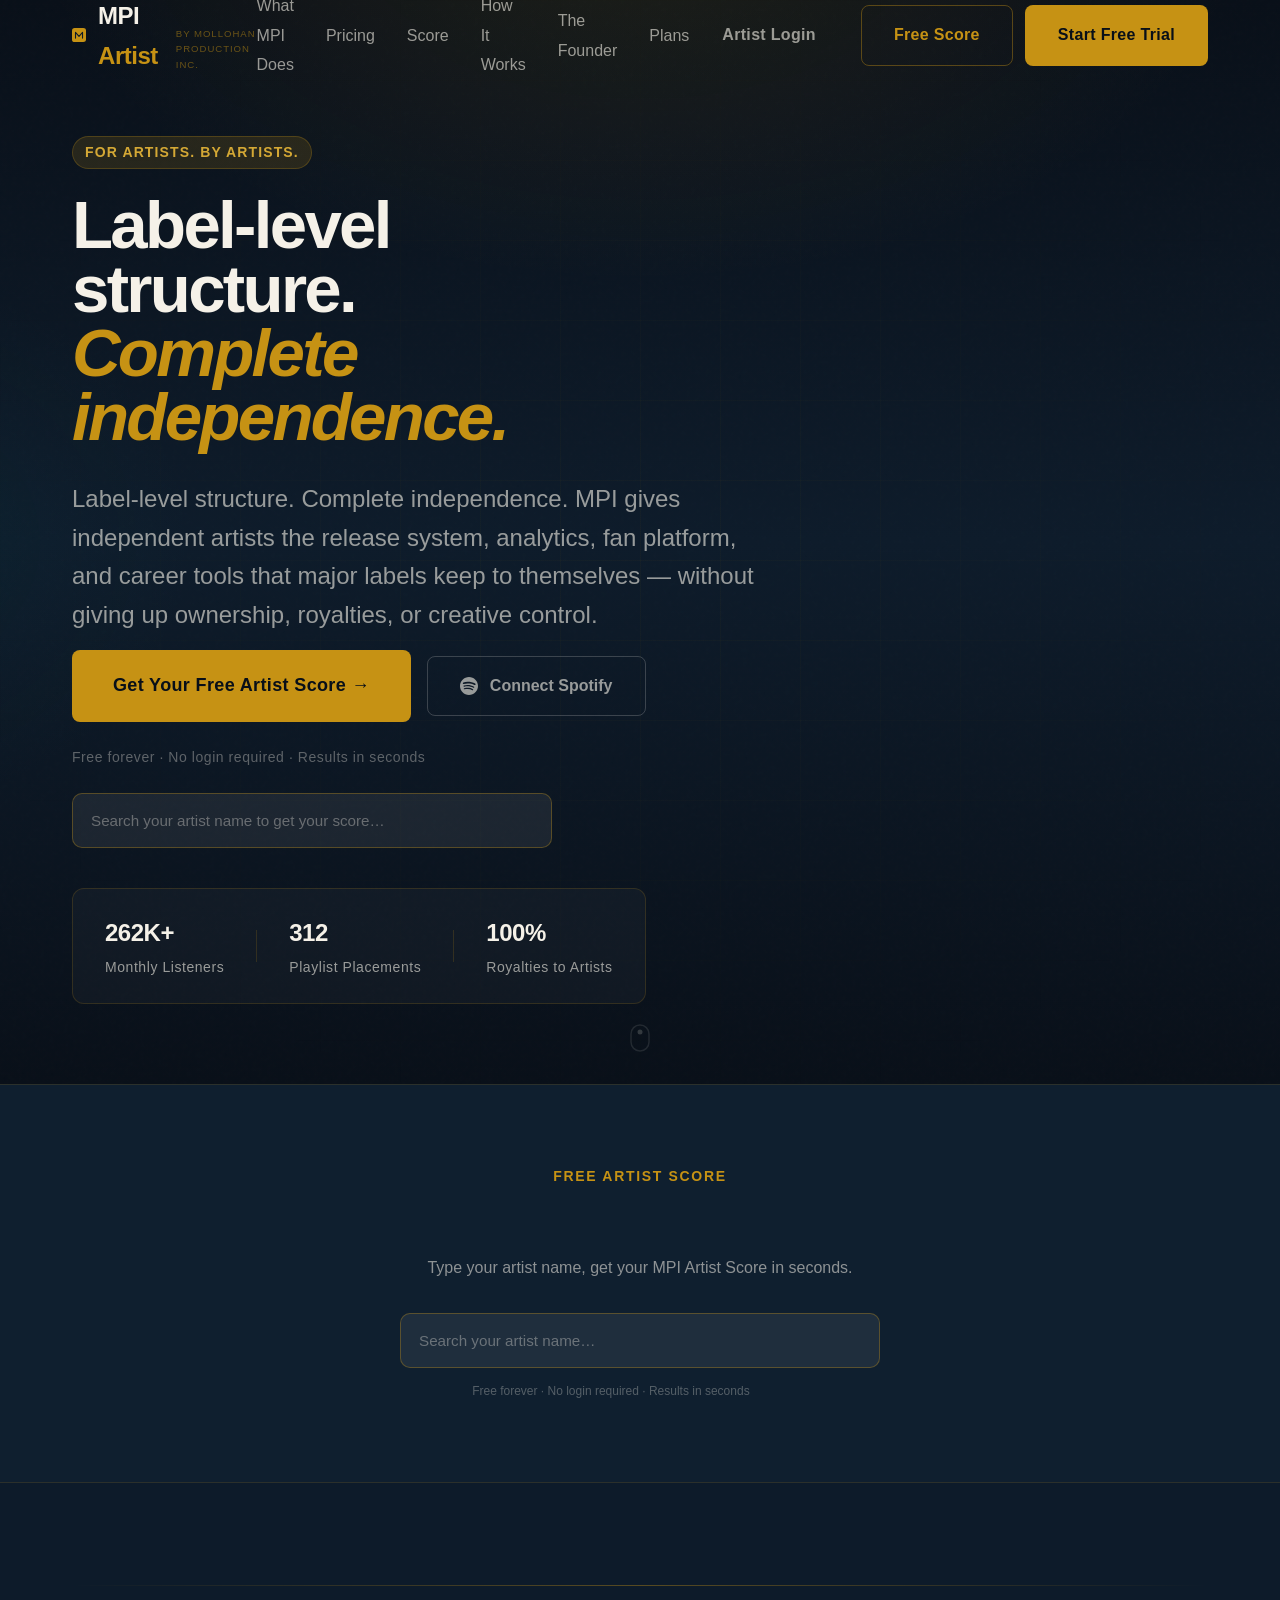
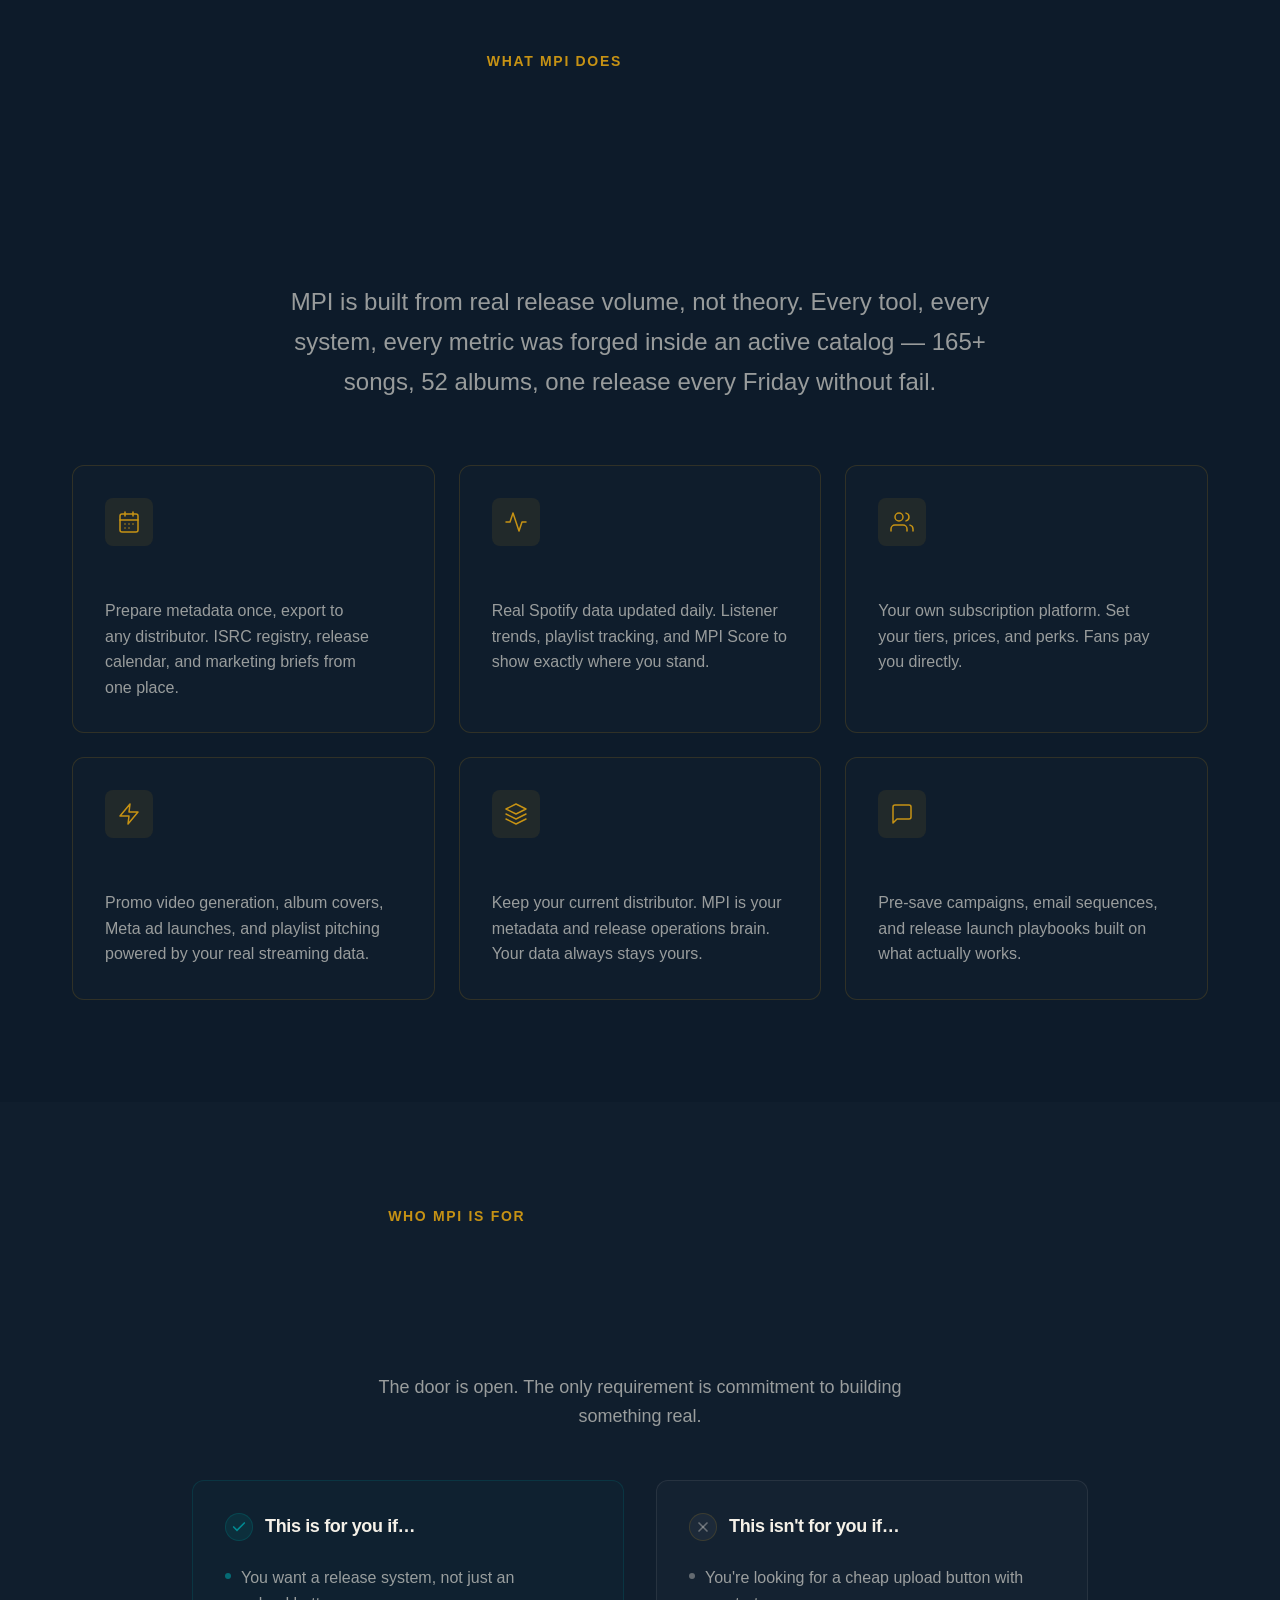
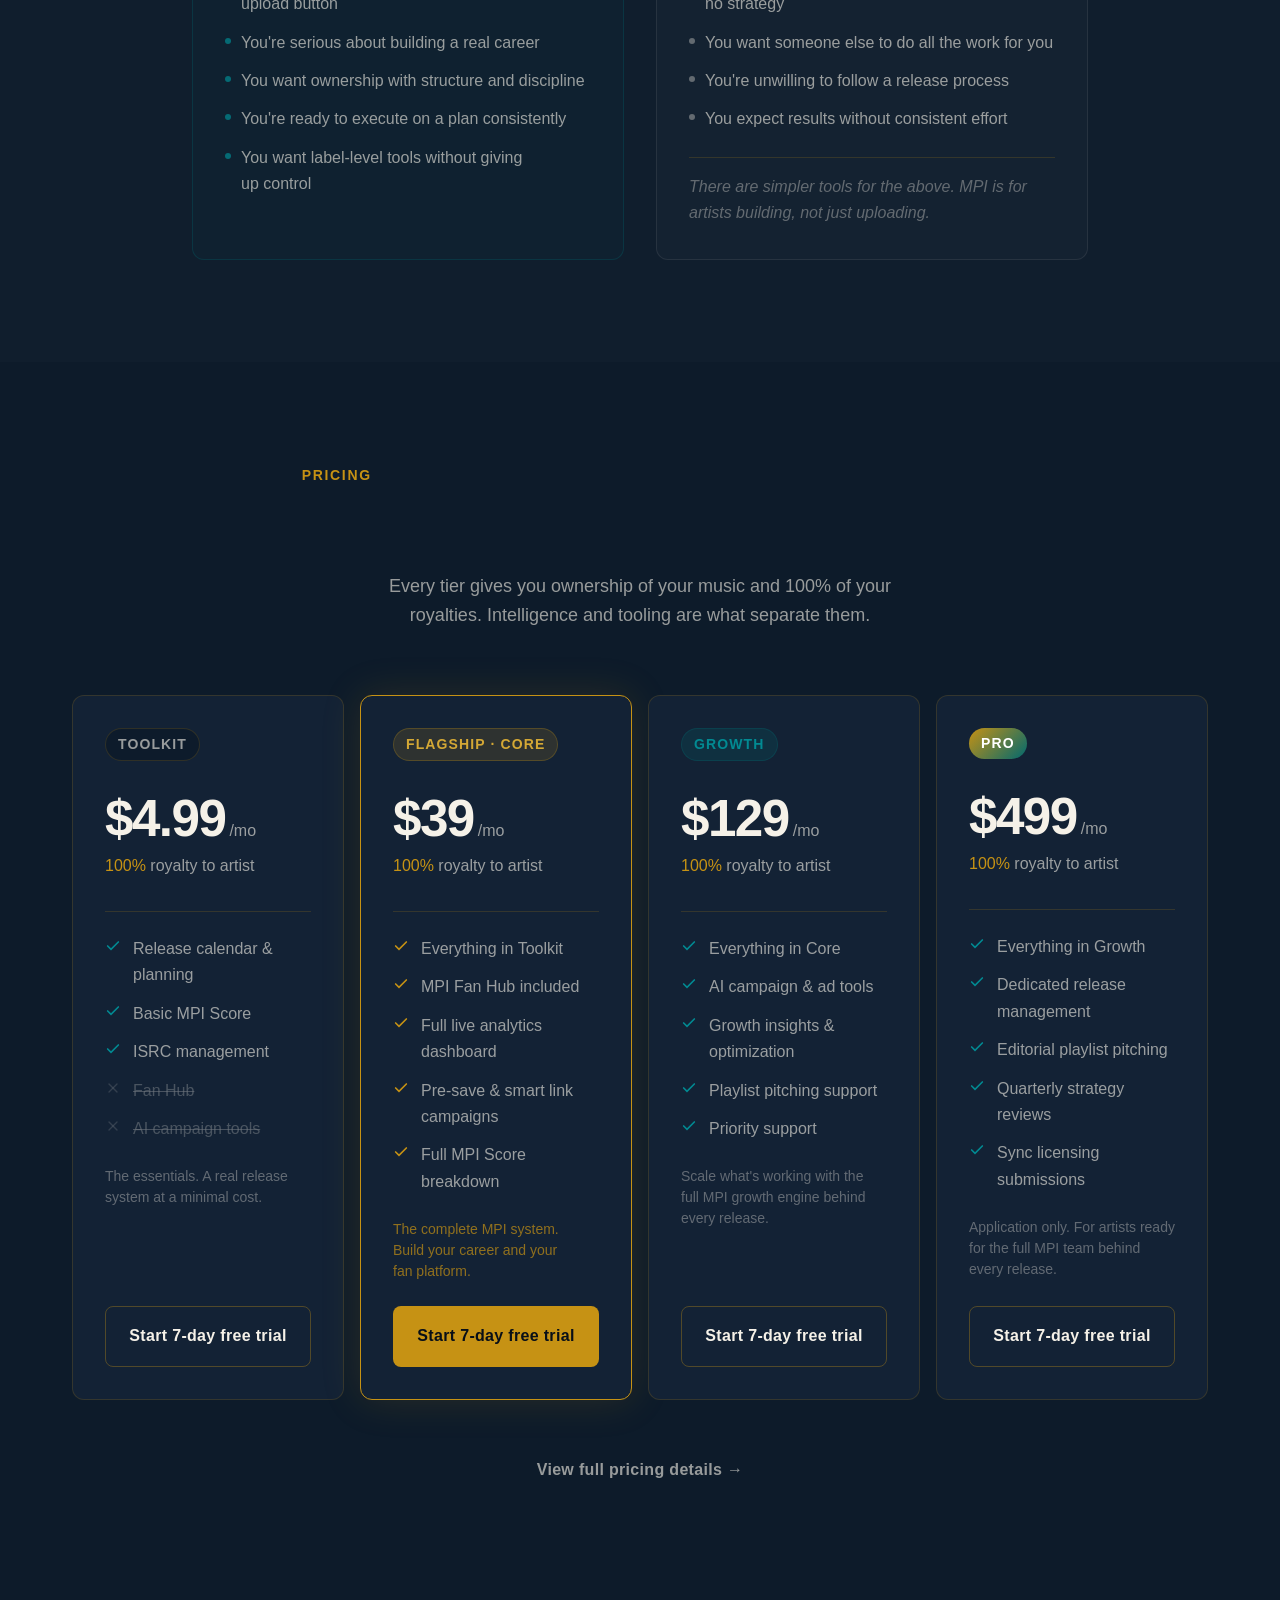
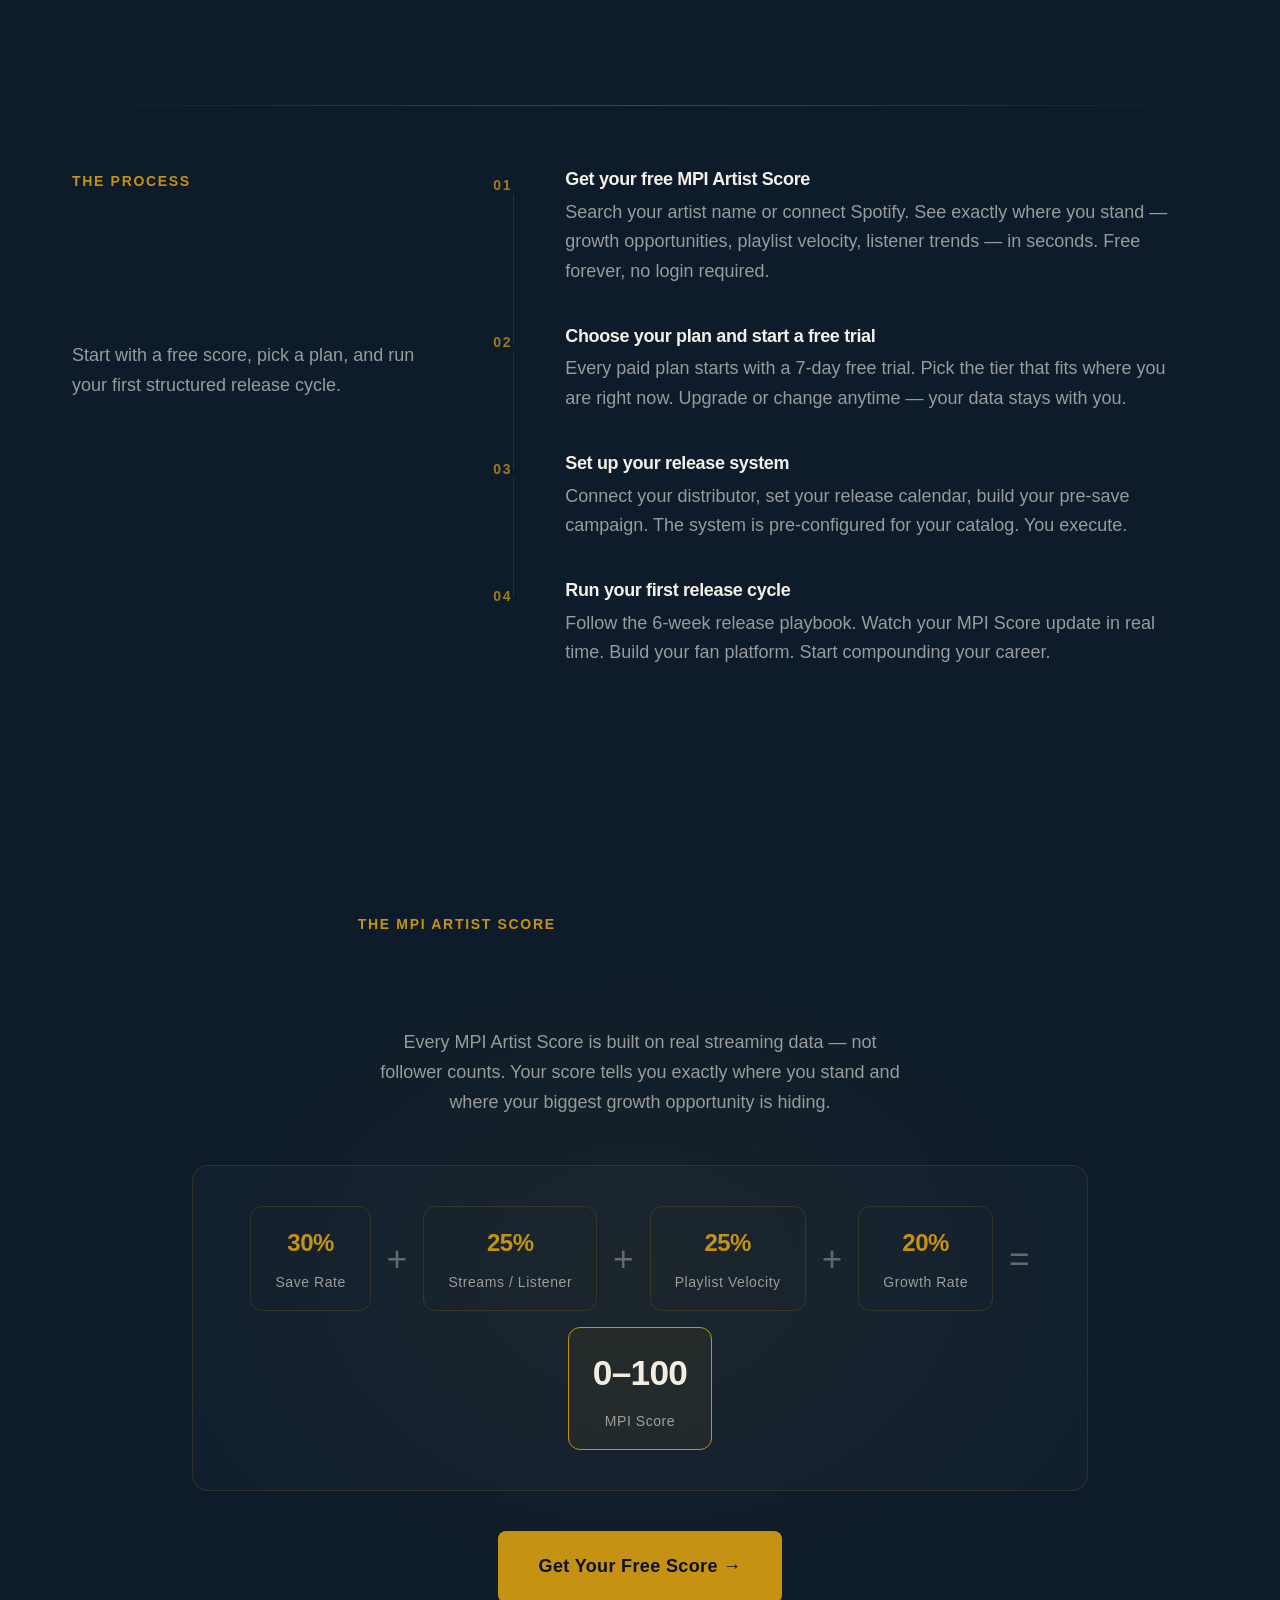
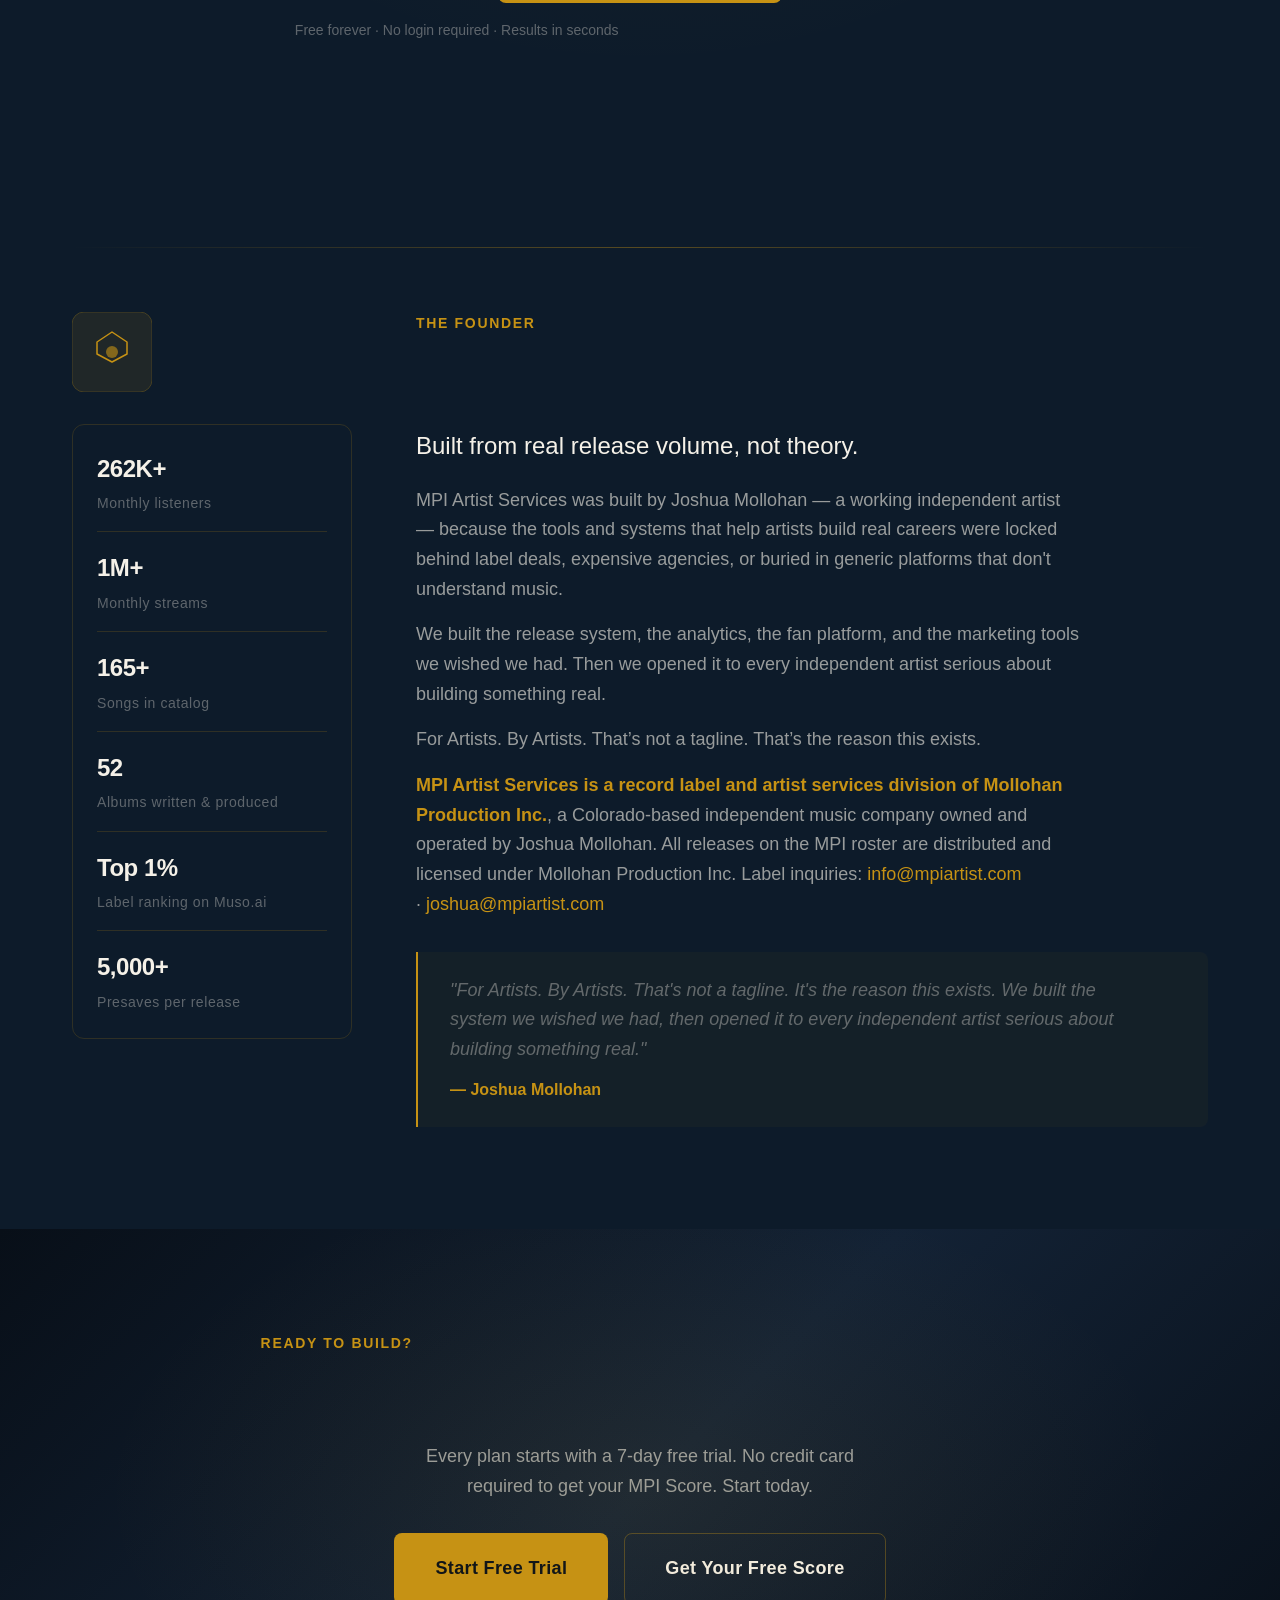
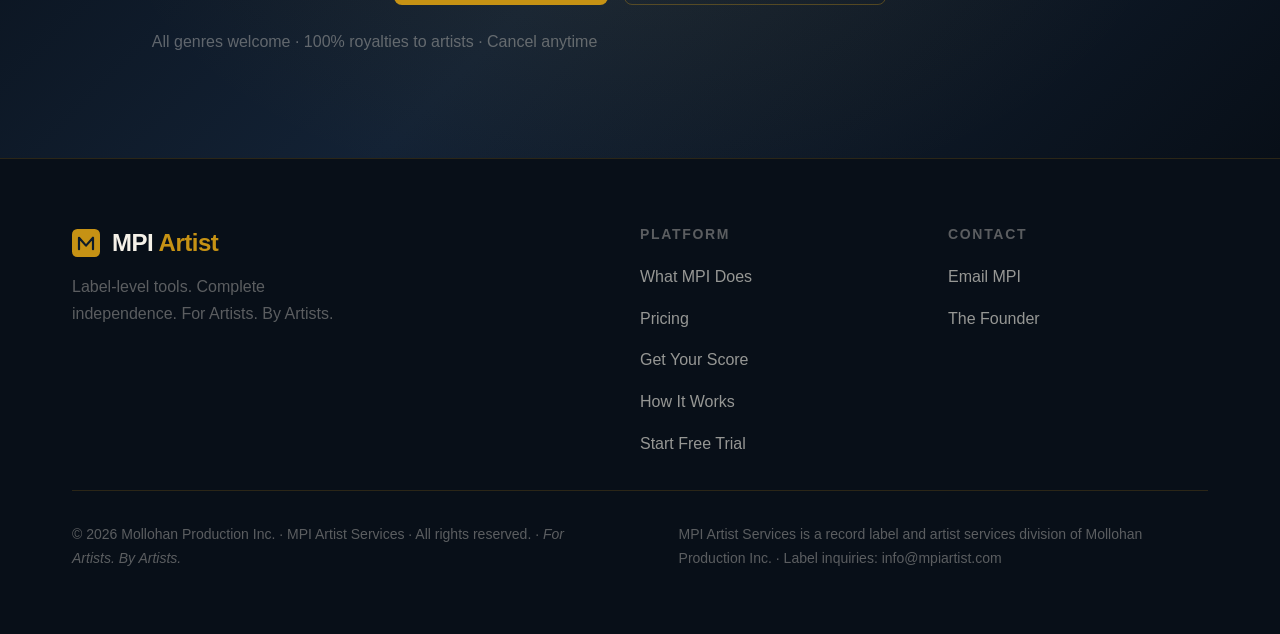
==== index.html @ 8fca770f "fix: mobile tap — hide CTA button on mobile so it doesn't overlap search input; add touch-action man" ====
<!DOCTYPE html>
<html lang="en" data-theme="dark">
<head>
  <meta charset="UTF-8" />
  <meta name="viewport" content="width=device-width, initial-scale=1.0" />
  <title>MPI Artist Services — Built for Artists. By Artists.</title>
  <meta name="description" content="Label-level structure. Complete independence. MPI gives independent artists the release system, analytics, fan platform, and career tools that major labels keep to themselves — without giving up ownership, royalties, or creative control." />
  <meta property="og:title" content="MPI Artist Services — Built for Artists. By Artists." />
  <meta property="og:description" content="Label-level structure. Complete independence. Release system, analytics, fan platform, and career tools for independent artists." />
  <meta property="og:url" content="https://www.mpiartist.com" />
  <meta property="og:type" content="website" />
  <link rel="stylesheet" href="css/base.css" />
  <link rel="stylesheet" href="css/page.css" />
  <link rel="icon" href="data:image/svg+xml,<svg xmlns='http://www.w3.org/2000/svg' viewBox='0 0 32 32'><rect width='32' height='32' rx='4' fill='%230D1B2A'/><text x='16' y='23' text-anchor='middle' font-family='sans-serif' font-weight='700' font-size='18' fill='%23C69214'>M</text></svg>" />

  <style>
    /* ── SCORE WIDGET SECTION ── */
    .score-widget-section {
      background: rgba(17, 34, 51, 0.6);
      border-top: 1px solid rgba(198,146,20,0.15);
      border-bottom: 1px solid rgba(198,146,20,0.15);
      padding: var(--space-20) 0;
    }
    .score-widget-inner {
      max-width: 560px;
      margin: 0 auto;
      padding: 0 24px;
      text-align: center;
    }
    .score-widget-headline {
      font-size: clamp(1.8rem, 4vw, 2.4rem);
      font-weight: 900;
      letter-spacing: -0.03em;
      color: var(--off-white);
      margin-bottom: var(--space-3);
    }
    .score-widget-sub {
      color: rgba(245,241,232,0.55);
      font-size: 1rem;
      margin-bottom: var(--space-8);
    }
    /* search-wrap, search-input, search-dropdown already styled via shared selectors below */

    /* ── SHARED SEARCH COMPONENTS (score.html style) ── */
    .search-wrap { position: relative; width: 100%; max-width: 480px; margin: 0 auto; }
    .search-input {
      width: 100%;
      background: rgba(255,255,255,0.07);
      border: 1.5px solid rgba(198,146,20,0.35);
      border-radius: 10px;
      padding: 14px 18px;
      font-family: var(--font-body, 'Inter', sans-serif);
      font-size: 0.95rem;
      color: var(--off-white, #F5F1E8);
      outline: none;
      transition: border-color 0.2s;
    }
    .search-input:focus { border-color: var(--gold, #C69214); }
    .search-input::placeholder { color: rgba(245,241,232,0.35); }

    .selected-artist-card {
      display: none;
      align-items: center;
      gap: 14px;
      background: rgba(17,34,51,0.8);
      border: 1px solid rgba(198,146,20,0.3);
      border-radius: 12px;
      padding: 14px 18px;
      margin-top: 10px;
      text-align: left;
    }
    .selected-artist-card.show { display: flex; }
    .selected-artist-card img {
      width: 48px; height: 48px;
      border-radius: 50%; object-fit: cover; flex-shrink: 0;
    }
    .selected-artist-card-info { flex: 1; min-width: 0; }
    .selected-artist-card-name { font-weight: 700; font-size: 0.95rem; color: var(--off-white, #F5F1E8); }
    .selected-artist-card-meta { font-size: 0.78rem; color: rgba(245,241,232,0.4); margin-top: 2px; }
    .selected-artist-card-remove {
      background: none; border: none;
      color: rgba(245,241,232,0.4); cursor: pointer;
      font-size: 1.2rem; padding: 4px 8px;
      transition: color 0.2s;
    }
    .selected-artist-card-remove:hover { color: #ef4444; }
    .score-widget-analyze-btn {
      margin-top: 12px;
      width: 100%;
      max-width: 480px;
      background: var(--gold, #C69214);
      border: none;
      color: #091520;
      border-radius: 10px;
      padding: 16px 20px;
      font-family: var(--font-body, 'Inter', sans-serif);
      font-size: 1rem;
      font-weight: 700;
      cursor: pointer;
      transition: background 0.2s, transform 0.15s;
      display: none;
      letter-spacing: -0.01em;
    }
    .score-widget-analyze-btn.show { display: block; }
    .score-widget-analyze-btn:hover { background: #e8b53a; transform: translateY(-1px); }
    .score-widget-trust {
      margin-top: 14px;
      font-size: 0.75rem;
      color: rgba(245,241,232,0.3);
      text-align: center;
    }

    /* ── HOMEPAGE SEARCH WIDGET ── */
    .hero-search-wrap { position: relative; width: 100%; max-width: 480px; }
    /* Hide desktop CTA on mobile — search input is the CTA */
    @media (max-width: 600px) {
      .hero-cta-desktop { display: none !important; }
    }
    .hero-search-input {
      width: 100%;
      background: rgba(255,255,255,0.07);
      border: 1.5px solid rgba(198,146,20,0.35);
      border-radius: 10px;
      padding: 14px 18px;
      font-family: var(--font-body);
      font-size: 0.95rem;
      color: var(--off-white);
      outline: none;
      transition: border-color 0.2s;
      touch-action: manipulation;
      -webkit-tap-highlight-color: transparent;
    }
    .hero-search-input:focus { border-color: var(--gold); }
    .hero-search-input::placeholder { color: rgba(245,241,232,0.35); }

    .search-dropdown {
      display: none;
      position: absolute;
      top: calc(100% + 4px);
      left: 0; right: 0;
      background: #1a2d42;
      border: 1px solid rgba(198,146,20,0.25);
      border-radius: 10px;
      overflow: hidden;
      z-index: 50;
      box-shadow: 0 8px 32px rgba(0,0,0,0.4);
    }
    .search-dropdown.open { display: block; }
    .search-item {
      display: flex;
      align-items: center;
      gap: 12px;
      padding: 10px 14px;
      cursor: pointer;
      transition: background 0.15s;
      border-bottom: 1px solid rgba(255,255,255,0.06);
    }
    .search-item:last-child { border-bottom: none; }
    .search-item:hover { background: rgba(198,146,20,0.1); }
    .search-item img {
      width: 40px; height: 40px;
      border-radius: 50%;
      object-fit: cover;
      background: rgba(255,255,255,0.08);
      flex-shrink: 0;
    }
    .search-item-placeholder {
      width: 40px; height: 40px;
      border-radius: 50%;
      background: rgba(198,146,20,0.15);
      display: flex; align-items: center; justify-content: center;
      font-size: 1rem; flex-shrink: 0;
    }
    .search-item-info { flex: 1; min-width: 0; }
    .search-item-name { font-size: 0.88rem; font-weight: 600; color: var(--off-white); }
    .search-item-meta { font-size: 0.75rem; color: rgba(245,241,232,0.35); }
    .search-spinner {
      text-align: center;
      padding: 14px;
      color: rgba(245,241,232,0.35);
      font-size: 0.85rem;
    }

    /* Selected artist card */
    .hero-selected-artist {
      display: none;
      align-items: center;
      gap: 14px;
      background: var(--navy-mid);
      border: 1px solid rgba(198,146,20,0.25);
      border-radius: 12px;
      padding: 14px 18px;
      margin-top: 10px;
      max-width: 480px;
    }
    .hero-selected-artist.show { display: flex; }
    .hero-selected-artist img {
      width: 48px; height: 48px;
      border-radius: 50%;
      object-fit: cover;
      flex-shrink: 0;
    }
    .hero-selected-info { flex: 1; min-width: 0; }
    .hero-selected-name { font-weight: 700; font-size: 0.95rem; color: var(--off-white); }
    .hero-selected-meta { font-size: 0.78rem; color: rgba(245,241,232,0.4); margin-top: 2px; }
    .hero-selected-remove {
      background: none; border: none;
      color: rgba(245,241,232,0.35); cursor: pointer;
      font-size: 1.2rem; padding: 4px 8px;
      transition: color 0.2s;
    }
    .hero-selected-remove:hover { color: #ef4444; }

    .hero-score-btn {
      margin-top: 12px;
      display: none;
      background: var(--gold);
      border: none;
      color: var(--navy-deep);
      border-radius: 10px;
      padding: 16px 24px;
      font-family: var(--font-body);
      font-size: 1rem;
      font-weight: 700;
      cursor: pointer;
      transition: background 0.2s, transform 0.15s;
      letter-spacing: -0.01em;
      max-width: 480px;
      width: 100%;
    }
    .hero-score-btn.show { display: block; }
    .hero-score-btn:hover { background: var(--gold-light); transform: translateY(-1px); }

    /* ── SPOTIFY CONNECT BUTTON ── */
    .btn-spotify {
      display: inline-flex;
      align-items: center;
      gap: var(--space-3);
      padding: var(--space-4) var(--space-8);
      border-radius: var(--radius-md);
      font-size: var(--text-sm);
      font-weight: 600;
      border: 1px solid rgba(245,241,232,0.2);
      background: transparent;
      color: var(--color-text-muted);
      cursor: pointer;
      transition: border-color var(--transition), color var(--transition), background var(--transition);
      white-space: nowrap;
      font-family: var(--font-body);
    }
    .btn-spotify:hover {
      border-color: #1DB954;
      color: #1DB954;
      background: rgba(29,185,84,0.06);
    }
    .btn-spotify svg { flex-shrink: 0; }

    /* ── FEATURE GRID ── */
    .feature-grid {
      display: grid;
      grid-template-columns: repeat(3, 1fr);
      gap: var(--space-6);
      margin-top: var(--space-16);
    }
    .feature-card {
      padding: var(--space-8);
      border: 1px solid var(--color-border);
      border-radius: var(--radius-lg);
      background: rgba(255,255,255,0.01);
      transition: border-color var(--transition), background var(--transition), transform var(--transition);
    }
    .feature-card:hover {
      border-color: var(--color-border-strong);
      background: rgba(198,146,20,0.03);
      transform: translateY(-2px);
    }
    .feature-icon {
      width: 48px;
      height: 48px;
      border-radius: var(--radius-md);
      background: rgba(198,146,20,0.1);
      display: flex;
      align-items: center;
      justify-content: center;
      color: var(--gold);
      margin-bottom: var(--space-5);
      flex-shrink: 0;
    }
    .feature-title {
      font-family: var(--font-display);
      font-size: var(--text-base);
      font-weight: 600;
      color: var(--off-white);
      margin-bottom: var(--space-3);
      letter-spacing: -0.01em;
    }
    .feature-desc {
      font-size: var(--text-sm);
      color: var(--color-text-muted);
      line-height: 1.6;
    }

    @media (max-width: 1100px) {
      .feature-grid { grid-template-columns: repeat(2, 1fr); }
    }
    @media (max-width: 640px) {
      .feature-grid { grid-template-columns: 1fr; }
    }

    /* ── MOBILE MENU UPDATED ── */
    .mobile-menu { display: none; }
    @media (max-width: 640px) {
      .mobile-menu { display: flex; }
    }
  </style>
</head>
<body>

  <!-- ═══════════════════════════════ NAV ═══════════════════════════════ -->
  <nav class="nav" id="nav" role="navigation" aria-label="Main navigation">
    <div class="nav-inner">
      <a href="/" class="nav-logo" aria-label="MPI Artist Services home">
        <svg aria-hidden="true" width="32" height="32" viewBox="0 0 32 32" fill="none" xmlns="http://www.w3.org/2000/svg">
          <rect width="32" height="32" rx="6" fill="#C69214"/>
          <path d="M8 23V10l8 9 8-9v13" stroke="#0D1B2A" stroke-width="2.5" stroke-linecap="round" stroke-linejoin="round" fill="none"/>
        </svg>
        <span class="nav-logo-text">MPI<span> Artist</span></span>
        <span style="font-size: 0.6rem; letter-spacing: 0.1em; color: rgba(198,146,20,0.5); font-weight: 500; text-transform: uppercase; margin-left: 6px; align-self: flex-end; padding-bottom: 2px;">by Mollohan Production Inc.</span>
      </a>

      <ul class="nav-links" role="list">
        <li><a href="#what-mpi-does">What MPI Does</a></li>
        <li><a href="#tiers">Pricing</a></li>
        <li><a href="/score.html">Score</a></li>
        <li><a href="#how-it-works">How It Works</a></li>
        <li><a href="/#founder">The Founder</a></li>
        <li><a href="pricing.html">Plans</a></li>
      </ul>

      <div class="nav-cta">
        <a href="https://dashboard.mpiartist.com" class="btn btn-ghost">Artist Login</a>
        <a href="/score.html" class="btn btn-ghost" style="color:#C69214;border-color:rgba(198,146,20,0.4);">Free Score</a>
        <a href="/pricing.html" class="btn btn-primary">Start Free Trial</a>
      </div>

      <button class="nav-mobile-toggle" aria-label="Open menu" id="mobileToggle">
        <span></span><span></span><span></span>
      </button>
    </div>
  </nav>

  <!-- Mobile menu -->
  <div class="mobile-menu" id="mobileMenu" aria-hidden="true">
    <ul role="list">
      <li><a href="#what-mpi-does" class="mobile-link">What MPI Does</a></li>
      <li><a href="#tiers" class="mobile-link">Pricing</a></li>
      <li><a href="/score.html" class="mobile-link">Score</a></li>
      <li><a href="#how-it-works" class="mobile-link">How It Works</a></li>
      <li><a href="/#founder" class="mobile-link">The Founder</a></li>
      <li><a href="pricing.html" class="mobile-link">Plans</a></li>
    </ul>
    <a href="https://dashboard.mpiartist.com" class="btn btn-ghost btn-lg" style="width: 100%; justify-content: center;">Artist Login</a>
    <a href="/pricing.html" class="btn btn-primary btn-lg" style="width: 100%; justify-content: center; margin-top: var(--space-4);">Start Free Trial</a>
  </div>

  <main>

    <!-- ═══════════════════════════════ HERO ═══════════════════════════════ -->
    <section class="hero section noise" id="hero" aria-labelledby="hero-heading">
      <div class="hero-bg" aria-hidden="true">
        <div class="hero-gradient"></div>
        <div class="hero-grid"></div>
      </div>

      <div class="container hero-content">
        <div class="hero-eyebrow">
          <span class="badge badge-gold">For Artists. By Artists.</span>
        </div>

        <h1 class="display hero-heading" id="hero-heading">
          Label-level structure.<br/>
          <em class="hero-em">Complete independence.</em>
        </h1>

        <p class="body-lg hero-subtext">
          Label-level structure. Complete independence. MPI gives independent artists the release system, analytics, fan platform, and career tools that major labels keep to themselves — without giving up ownership, royalties, or creative control.
        </p>

        <!-- Hero CTAs -->
        <div class="hero-actions" style="margin-bottom: var(--space-6);">
          <a href="/score.html" class="btn btn-primary btn-lg hero-cta-desktop">Get Your Free Artist Score →</a>
          <button class="btn-spotify" onclick="connectSpotify()" id="spotify-connect-btn" type="button">
            <svg width="18" height="18" viewBox="0 0 24 24" fill="currentColor" aria-hidden="true">
              <path d="M12 0C5.4 0 0 5.4 0 12s5.4 12 12 12 12-5.4 12-12S18.66 0 12 0zm5.521 17.34c-.24.359-.66.48-1.021.24-2.82-1.74-6.36-2.101-10.561-1.141-.418.122-.779-.179-.899-.539-.12-.421.18-.78.54-.9 4.56-1.021 8.52-.6 11.64 1.32.42.18.479.659.301 1.02zm1.44-3.3c-.301.42-.841.6-1.262.3-3.239-1.98-8.159-2.58-11.939-1.38-.479.12-1.02-.12-1.14-.6-.12-.48.12-1.021.6-1.141C9.6 9.9 15 10.561 18.72 12.84c.361.181.54.78.241 1.2zm.12-3.36C15.24 8.4 8.82 8.16 5.16 9.301c-.6.179-1.2-.181-1.38-.721-.18-.601.18-1.2.72-1.381 4.26-1.26 11.28-1.02 15.721 1.621.539.3.719 1.02.419 1.56-.299.421-1.02.599-1.559.3z"/>
            </svg>
            Connect Spotify
          </button>
        </div>

        <div style="margin-bottom: var(--space-6);">
          <p style="font-size: var(--text-xs); color: rgba(245,241,232,0.35); letter-spacing: 0.04em;">Free forever · No login required · Results in seconds</p>
        </div>

        <!-- Artist name search widget -->
        <div style="margin-bottom: var(--space-10);">
          <div class="hero-search-wrap">
            <input
              type="text"
              id="hero-artist-search"
              class="hero-search-input"
              placeholder="Search your artist name to get your score…"
              autocomplete="off"
              oninput="heroDebounceSearch(this)"
            />
            <div class="search-dropdown" id="hero-search-dropdown"></div>
          </div>
          <div class="hero-selected-artist" id="hero-selected-artist">
            <img src="" alt="" id="hero-selected-img" />
            <div class="hero-selected-info">
              <div class="hero-selected-name" id="hero-selected-name"></div>
              <div class="hero-selected-meta" id="hero-selected-meta"></div>
            </div>
            <button class="hero-selected-remove" onclick="heroClearArtist()" type="button" aria-label="Remove selection">×</button>
          </div>
          <button class="hero-score-btn" id="hero-score-btn" onclick="heroGoToScore()" type="button">Get My Score →</button>
        </div>

        <!-- Hero stat bar -->
        <div class="hero-stats">
          <div class="stat-item">
            <span class="stat-number">262K+</span>
            <span class="stat-label text-muted">Monthly Listeners</span>
          </div>
          <div class="stat-divider" aria-hidden="true"></div>
          <div class="stat-item">
            <span class="stat-number">312</span>
            <span class="stat-label text-muted">Playlist Placements</span>
          </div>
          <div class="stat-divider" aria-hidden="true"></div>
          <div class="stat-item">
            <span class="stat-number">100%</span>
            <span class="stat-label text-muted">Royalties to Artists</span>
          </div>
        </div>
      </div>

      <div class="hero-scroll-indicator" aria-hidden="true">
        <svg width="20" height="28" viewBox="0 0 20 28" fill="none">
          <rect x="1" y="1" width="18" height="26" rx="9" stroke="currentColor" stroke-opacity="0.3" stroke-width="1.5"/>
          <circle class="scroll-dot" cx="10" cy="8" r="2.5" fill="currentColor" opacity="0.5"/>
        </svg>
      </div>
    </section>


    <!-- ═══════════════════════════════ SCORE WIDGET ═══════════════════════════════ -->
    <section class="score-widget-section" id="score-widget" aria-labelledby="score-widget-heading">
      <div class="score-widget-inner">
        <p class="label text-gold" style="margin-bottom: var(--space-3);">Free Artist Score</p>
        <h2 class="score-widget-headline" id="score-widget-heading">See where you stand. Free.</h2>
        <p class="score-widget-sub">Type your artist name, get your MPI Artist Score in seconds.</p>

        <div class="search-wrap" id="score-widget-search-wrap">
          <input
            type="text"
            id="widget-artist-search"
            class="search-input"
            placeholder="Search your artist name…"
            autocomplete="off"
            oninput="widgetDebounceSearch(this)"
            aria-label="Search artist name"
          />
          <div class="search-dropdown" id="widget-search-dropdown"></div>
        </div>

        <div class="selected-artist-card" id="widget-selected-artist">
          <img src="" alt="" id="widget-selected-img" />
          <div class="selected-artist-card-info">
            <div class="selected-artist-card-name" id="widget-selected-name"></div>
            <div class="selected-artist-card-meta" id="widget-selected-meta"></div>
          </div>
          <button class="selected-artist-card-remove" onclick="widgetClearArtist()" type="button" aria-label="Remove selection">&times;</button>
        </div>

        <div style="display:flex;justify-content:center;">
          <button class="score-widget-analyze-btn" id="widget-score-btn" onclick="widgetGoToScore()" type="button">Get My Free Score &rarr;</button>
        </div>

        <p class="score-widget-trust">Free forever &middot; No login required &middot; Results in seconds</p>
      </div>
    </section>


    <!-- ═══════════════════════════════ WHAT MPI DOES ═══════════════════════════════ -->
    <section class="section" id="what-mpi-does" aria-labelledby="what-heading">
      <div class="container">
        <div class="rule-gold" aria-hidden="true" style="margin-bottom: var(--space-16);"></div>

        <div style="text-align: center; max-width: 70ch; margin-inline: auto;">
          <p class="label text-gold" style="margin-bottom: var(--space-4);">What MPI Does</p>
          <h2 class="heading-xl" id="what-heading">
            Everything a major label gives their artists.<br/>
            <em style="color: var(--gold); font-style: italic;">None of the strings.</em>
          </h2>
          <p class="text-muted" style="margin-top: var(--space-6); font-size: var(--text-lg);">
            MPI is built from real release volume, not theory. Every tool, every system, every metric was forged inside an active catalog — 165+ songs, 52 albums, one release every Friday without fail.
          </p>
        </div>

        <div class="feature-grid reveal">

          <!-- 1 -->
          <div class="feature-card reveal reveal-delay-1">
            <div class="feature-icon">
              <svg width="24" height="24" viewBox="0 0 24 24" fill="none" stroke="currentColor" stroke-width="1.5" stroke-linecap="round" stroke-linejoin="round" aria-hidden="true">
                <rect x="3" y="4" width="18" height="18" rx="2"/><path d="M16 2v4M8 2v4M3 10h18"/>
                <path d="M8 14h.01M12 14h.01M16 14h.01M8 18h.01M12 18h.01"/>
              </svg>
            </div>
            <h3 class="feature-title">Release Operations</h3>
            <p class="feature-desc">Prepare metadata once, export to any distributor. ISRC registry, release calendar, and marketing briefs from one place.</p>
          </div>

          <!-- 2 -->
          <div class="feature-card reveal reveal-delay-2">
            <div class="feature-icon">
              <svg width="24" height="24" viewBox="0 0 24 24" fill="none" stroke="currentColor" stroke-width="1.5" stroke-linecap="round" stroke-linejoin="round" aria-hidden="true">
                <path d="M22 12h-4l-3 9L9 3l-3 9H2"/>
              </svg>
            </div>
            <h3 class="feature-title">Live Analytics</h3>
            <p class="feature-desc">Real Spotify data updated daily. Listener trends, playlist tracking, and MPI Score to show exactly where you stand.</p>
          </div>

          <!-- 3 -->
          <div class="feature-card reveal reveal-delay-3">
            <div class="feature-icon">
              <svg width="24" height="24" viewBox="0 0 24 24" fill="none" stroke="currentColor" stroke-width="1.5" stroke-linecap="round" stroke-linejoin="round" aria-hidden="true">
                <path d="M17 21v-2a4 4 0 0 0-4-4H5a4 4 0 0 0-4 4v2"/>
                <circle cx="9" cy="7" r="4"/>
                <path d="M23 21v-2a4 4 0 0 0-3-3.87M16 3.13a4 4 0 0 1 0 7.75"/>
              </svg>
            </div>
            <h3 class="feature-title">MPI Fan Hub</h3>
            <p class="feature-desc">Your own subscription platform. Set your tiers, prices, and perks. Fans pay you directly.</p>
          </div>

          <!-- 4 -->
          <div class="feature-card reveal reveal-delay-1">
            <div class="feature-icon">
              <svg width="24" height="24" viewBox="0 0 24 24" fill="none" stroke="currentColor" stroke-width="1.5" stroke-linecap="round" stroke-linejoin="round" aria-hidden="true">
                <polygon points="13 2 3 14 12 14 11 22 21 10 12 10 13 2"/>
              </svg>
            </div>
            <h3 class="feature-title">AI Campaign Tools</h3>
            <p class="feature-desc">Promo video generation, album covers, Meta ad launches, and playlist pitching powered by your real streaming data.</p>
          </div>

          <!-- 5 -->
          <div class="feature-card reveal reveal-delay-2">
            <div class="feature-icon">
              <svg width="24" height="24" viewBox="0 0 24 24" fill="none" stroke="currentColor" stroke-width="1.5" stroke-linecap="round" stroke-linejoin="round" aria-hidden="true">
                <path d="M12 2L2 7l10 5 10-5-10-5z"/>
                <path d="M2 17l10 5 10-5"/>
                <path d="M2 12l10 5 10-5"/>
              </svg>
            </div>
            <h3 class="feature-title">Distribution Freedom</h3>
            <p class="feature-desc">Keep your current distributor. MPI is your metadata and release operations brain. Your data always stays yours.</p>
          </div>

          <!-- 6 -->
          <div class="feature-card reveal reveal-delay-3">
            <div class="feature-icon">
              <svg width="24" height="24" viewBox="0 0 24 24" fill="none" stroke="currentColor" stroke-width="1.5" stroke-linecap="round" stroke-linejoin="round" aria-hidden="true">
                <path d="M21 15a2 2 0 0 1-2 2H7l-4 4V5a2 2 0 0 1 2-2h14a2 2 0 0 1 2 2z"/>
              </svg>
            </div>
            <h3 class="feature-title">Music Marketing Funnels</h3>
            <p class="feature-desc">Pre-save campaigns, email sequences, and release launch playbooks built on what actually works.</p>
          </div>

        </div>
      </div>
    </section>


    <!-- ═══════════════════════════════ WHO THIS IS FOR ═══════════════════════════════ -->
    <section class="section section-fit" id="fit" aria-labelledby="fit-heading">
      <div class="container container--narrow">
        <div style="text-align: center; margin-bottom: var(--space-12);">
          <p class="label text-gold" style="margin-bottom: var(--space-3);">Who MPI Is For</p>
          <h2 class="heading-xl" id="fit-heading">MPI is open to every artist who wants to build.</h2>
          <p class="text-muted" style="margin-top: var(--space-5); max-width: 56ch; margin-inline: auto;">
            The door is open. The only requirement is commitment to building something real.
          </p>
        </div>

        <div class="fit-grid">
          <div class="fit-col fit-yes">
            <div class="fit-col-header">
              <div class="fit-check" aria-label="Good fit">
                <svg width="16" height="16" viewBox="0 0 24 24" fill="none" stroke="currentColor" stroke-width="2.5" stroke-linecap="round">
                  <polyline points="20 6 9 17 4 12"/>
                </svg>
              </div>
              <h3 class="fit-col-title">This is for you if…</h3>
            </div>
            <ul role="list" class="fit-list">
              <li>You want a release system, not just an upload button</li>
              <li>You're serious about building a real career</li>
              <li>You want ownership with structure and discipline</li>
              <li>You're ready to execute on a plan consistently</li>
              <li>You want label-level tools without giving up control</li>
            </ul>
          </div>

          <div class="fit-col fit-no">
            <div class="fit-col-header">
              <div class="fit-x" aria-label="Not a fit">
                <svg width="16" height="16" viewBox="0 0 24 24" fill="none" stroke="currentColor" stroke-width="2.5" stroke-linecap="round">
                  <line x1="18" y1="6" x2="6" y2="18"/><line x1="6" y1="6" x2="18" y2="18"/>
                </svg>
              </div>
              <h3 class="fit-col-title">This isn't for you if…</h3>
            </div>
            <ul role="list" class="fit-list">
              <li>You're looking for a cheap upload button with no strategy</li>
              <li>You want someone else to do all the work for you</li>
              <li>You're unwilling to follow a release process</li>
              <li>You expect results without consistent effort</li>
            </ul>
            <p class="fit-redirect text-faint">There are simpler tools for the above. MPI is for artists building, not just uploading.</p>
          </div>
        </div>
      </div>
    </section>


    <!-- ═══════════════════════════════ TIERS ═══════════════════════════════ -->
    <section class="section" id="tiers" aria-labelledby="tiers-heading">
      <div class="container">
        <div style="text-align: center; margin-bottom: var(--space-16);">
          <p class="label text-gold" style="margin-bottom: var(--space-3);">Pricing</p>
          <h2 class="heading-xl" id="tiers-heading">Four tiers. One system.</h2>
          <p class="text-muted" style="margin-top: var(--space-4); max-width: 56ch; margin-inline: auto;">
            Every tier gives you ownership of your music and 100% of your royalties. Intelligence and tooling are what separate them.
          </p>
        </div>

        <div class="tiers-grid" style="grid-template-columns: repeat(auto-fit, minmax(240px, 1fr)); gap: 16px;">

          <!-- TOOLKIT -->
          <div class="tier-card card" data-tier="toolkit">
            <div class="tier-header">
              <span class="badge badge-navy" style="margin-bottom: var(--space-4);">Toolkit</span>
              <div class="tier-price">
                <span class="tier-amount">$4.99</span>
                <span class="tier-period text-muted">/mo</span>
              </div>
              <p class="tier-royalty text-muted"><span class="text-gold">100%</span> royalty to artist</p>
            </div>
            <div class="divider" style="margin-block: var(--space-6);"></div>
            <ul class="tier-features" role="list">
              <li class="tier-feature">
                <svg class="feature-check" width="16" height="16" viewBox="0 0 24 24" fill="none" stroke="currentColor" stroke-width="2.5" stroke-linecap="round"><polyline points="20 6 9 17 4 12"/></svg>
                Release calendar &amp; planning
              </li>
              <li class="tier-feature">
                <svg class="feature-check" width="16" height="16" viewBox="0 0 24 24" fill="none" stroke="currentColor" stroke-width="2.5" stroke-linecap="round"><polyline points="20 6 9 17 4 12"/></svg>
                Basic MPI Score
              </li>
              <li class="tier-feature">
                <svg class="feature-check" width="16" height="16" viewBox="0 0 24 24" fill="none" stroke="currentColor" stroke-width="2.5" stroke-linecap="round"><polyline points="20 6 9 17 4 12"/></svg>
                ISRC management
              </li>
              <li class="tier-feature tier-feature--absent">
                <svg class="feature-x" width="16" height="16" viewBox="0 0 24 24" fill="none" stroke="currentColor" stroke-width="2" stroke-linecap="round"><line x1="18" y1="6" x2="6" y2="18"/><line x1="6" y1="6" x2="18" y2="18"/></svg>
                Fan Hub
              </li>
              <li class="tier-feature tier-feature--absent">
                <svg class="feature-x" width="16" height="16" viewBox="0 0 24 24" fill="none" stroke="currentColor" stroke-width="2" stroke-linecap="round"><line x1="18" y1="6" x2="6" y2="18"/><line x1="6" y1="6" x2="18" y2="18"/></svg>
                AI campaign tools
              </li>
            </ul>
            <p class="tier-note text-faint">The essentials. A real release system at a minimal cost.</p>
            <div class="tier-cta"><a href="pricing.html" class="btn btn-outline" style="width:100%;justify-content:center;">Start 7-day free trial</a></div>
          </div>

          <!-- CORE (FLAGSHIP) -->
          <div class="tier-card card-featured" data-tier="core">
            <div class="tier-header">
              <span class="badge badge-gold" style="margin-bottom: var(--space-4);">Flagship · Core</span>
              <div class="tier-price">
                <span class="tier-amount">$39</span>
                <span class="tier-period text-muted">/mo</span>
              </div>
              <p class="tier-royalty text-muted"><span class="text-gold">100%</span> royalty to artist</p>
            </div>
            <div class="divider" style="margin-block: var(--space-6);"></div>
            <ul class="tier-features" role="list">
              <li class="tier-feature">
                <svg class="feature-check text-gold" width="16" height="16" viewBox="0 0 24 24" fill="none" stroke="currentColor" stroke-width="2.5" stroke-linecap="round"><polyline points="20 6 9 17 4 12"/></svg>
                Everything in Toolkit
              </li>
              <li class="tier-feature">
                <svg class="feature-check text-gold" width="16" height="16" viewBox="0 0 24 24" fill="none" stroke="currentColor" stroke-width="2.5" stroke-linecap="round"><polyline points="20 6 9 17 4 12"/></svg>
                MPI Fan Hub included
              </li>
              <li class="tier-feature">
                <svg class="feature-check text-gold" width="16" height="16" viewBox="0 0 24 24" fill="none" stroke="currentColor" stroke-width="2.5" stroke-linecap="round"><polyline points="20 6 9 17 4 12"/></svg>
                Full live analytics dashboard
              </li>
              <li class="tier-feature">
                <svg class="feature-check text-gold" width="16" height="16" viewBox="0 0 24 24" fill="none" stroke="currentColor" stroke-width="2.5" stroke-linecap="round"><polyline points="20 6 9 17 4 12"/></svg>
                Pre-save &amp; smart link campaigns
              </li>
              <li class="tier-feature">
                <svg class="feature-check text-gold" width="16" height="16" viewBox="0 0 24 24" fill="none" stroke="currentColor" stroke-width="2.5" stroke-linecap="round"><polyline points="20 6 9 17 4 12"/></svg>
                Full MPI Score breakdown
              </li>
            </ul>
            <p class="tier-note text-muted" style="color:rgba(198,146,20,0.7);">The complete MPI system. Build your career and your fan platform.</p>
            <div class="tier-cta"><a href="pricing.html" class="btn btn-primary" style="width:100%;justify-content:center;">Start 7-day free trial</a></div>
          </div>

          <!-- GROWTH -->
          <div class="tier-card card" data-tier="growth">
            <div class="tier-header">
              <span class="badge badge-teal" style="margin-bottom: var(--space-4);">Growth</span>
              <div class="tier-price">
                <span class="tier-amount">$129</span>
                <span class="tier-period text-muted">/mo</span>
              </div>
              <p class="tier-royalty text-muted"><span class="text-gold">100%</span> royalty to artist</p>
            </div>
            <div class="divider" style="margin-block: var(--space-6);"></div>
            <ul class="tier-features" role="list">
              <li class="tier-feature">
                <svg class="feature-check" width="16" height="16" viewBox="0 0 24 24" fill="none" stroke="currentColor" stroke-width="2.5" stroke-linecap="round"><polyline points="20 6 9 17 4 12"/></svg>
                Everything in Core
              </li>
              <li class="tier-feature">
                <svg class="feature-check" width="16" height="16" viewBox="0 0 24 24" fill="none" stroke="currentColor" stroke-width="2.5" stroke-linecap="round"><polyline points="20 6 9 17 4 12"/></svg>
                AI campaign &amp; ad tools
              </li>
              <li class="tier-feature">
                <svg class="feature-check" width="16" height="16" viewBox="0 0 24 24" fill="none" stroke="currentColor" stroke-width="2.5" stroke-linecap="round"><polyline points="20 6 9 17 4 12"/></svg>
                Growth insights &amp; optimization
              </li>
              <li class="tier-feature">
                <svg class="feature-check" width="16" height="16" viewBox="0 0 24 24" fill="none" stroke="currentColor" stroke-width="2.5" stroke-linecap="round"><polyline points="20 6 9 17 4 12"/></svg>
                Playlist pitching support
              </li>
              <li class="tier-feature">
                <svg class="feature-check" width="16" height="16" viewBox="0 0 24 24" fill="none" stroke="currentColor" stroke-width="2.5" stroke-linecap="round"><polyline points="20 6 9 17 4 12"/></svg>
                Priority support
              </li>
            </ul>
            <p class="tier-note text-faint">Scale what's working with the full MPI growth engine behind every release.</p>
            <div class="tier-cta"><a href="pricing.html" class="btn btn-outline" style="width:100%;justify-content:center;">Start 7-day free trial</a></div>
          </div>

          <!-- PRO -->
          <div class="tier-card card" data-tier="pro">
            <div class="tier-header">
              <span class="badge" style="margin-bottom:var(--space-4);background:linear-gradient(135deg,#C69214,#01696F);color:white;">Pro</span>
              <div class="tier-price">
                <span class="tier-amount">$499</span>
                <span class="tier-period text-muted">/mo</span>
              </div>
              <p class="tier-royalty text-muted"><span class="text-gold">100%</span> royalty to artist</p>
            </div>
            <div class="divider" style="margin-block: var(--space-6);"></div>
            <ul class="tier-features" role="list">
              <li class="tier-feature">
                <svg class="feature-check" width="16" height="16" viewBox="0 0 24 24" fill="none" stroke="currentColor" stroke-width="2.5" stroke-linecap="round"><polyline points="20 6 9 17 4 12"/></svg>
                Everything in Growth
              </li>
              <li class="tier-feature">
                <svg class="feature-check" width="16" height="16" viewBox="0 0 24 24" fill="none" stroke="currentColor" stroke-width="2.5" stroke-linecap="round"><polyline points="20 6 9 17 4 12"/></svg>
                Dedicated release management
              </li>
              <li class="tier-feature">
                <svg class="feature-check" width="16" height="16" viewBox="0 0 24 24" fill="none" stroke="currentColor" stroke-width="2.5" stroke-linecap="round"><polyline points="20 6 9 17 4 12"/></svg>
                Editorial playlist pitching
              </li>
              <li class="tier-feature">
                <svg class="feature-check" width="16" height="16" viewBox="0 0 24 24" fill="none" stroke="currentColor" stroke-width="2.5" stroke-linecap="round"><polyline points="20 6 9 17 4 12"/></svg>
                Quarterly strategy reviews
              </li>
              <li class="tier-feature">
                <svg class="feature-check" width="16" height="16" viewBox="0 0 24 24" fill="none" stroke="currentColor" stroke-width="2.5" stroke-linecap="round"><polyline points="20 6 9 17 4 12"/></svg>
                Sync licensing submissions
              </li>
            </ul>
            <p class="tier-note text-faint">Application only. For artists ready for the full MPI team behind every release.</p>
            <div class="tier-cta"><a href="pricing.html" class="btn btn-outline" style="width:100%;justify-content:center;">Start 7-day free trial</a></div>
          </div>

        </div>

        <div style="text-align: center; margin-top: var(--space-10);">
          <a href="pricing.html" class="btn btn-ghost">View full pricing details →</a>
        </div>
      </div>
    </section>


    <!-- ═══════════════════════════════ HOW IT WORKS ═══════════════════════════════ -->
    <section class="section" id="how-it-works" aria-labelledby="how-heading">
      <div class="container">
        <div class="rule-gold" aria-hidden="true" style="margin-bottom: var(--space-16);"></div>

        <div class="how-layout">
          <div class="how-left">
            <p class="label text-gold" style="margin-bottom: var(--space-4);">The Process</p>
            <h2 class="heading-xl" id="how-heading">
              How to get started.
            </h2>
            <p class="text-muted" style="margin-top: var(--space-5); max-width: 44ch;">
              Start with a free score, pick a plan, and run your first structured release cycle.
            </p>
          </div>

          <div class="how-right">
            <ol class="how-steps" role="list">
              <li class="how-step">
                <span class="step-number label">01</span>
                <div class="step-body">
                  <h3 class="step-title">Get your free MPI Artist Score</h3>
                  <p class="text-muted">Search your artist name or connect Spotify. See exactly where you stand — growth opportunities, playlist velocity, listener trends — in seconds. Free forever, no login required.</p>
                </div>
              </li>
              <li class="how-step">
                <span class="step-number label">02</span>
                <div class="step-body">
                  <h3 class="step-title">Choose your plan and start a free trial</h3>
                  <p class="text-muted">Every paid plan starts with a 7-day free trial. Pick the tier that fits where you are right now. Upgrade or change anytime — your data stays with you.</p>
                </div>
              </li>
              <li class="how-step">
                <span class="step-number label">03</span>
                <div class="step-body">
                  <h3 class="step-title">Set up your release system</h3>
                  <p class="text-muted">Connect your distributor, set your release calendar, build your pre-save campaign. The system is pre-configured for your catalog. You execute.</p>
                </div>
              </li>
              <li class="how-step">
                <span class="step-number label">04</span>
                <div class="step-body">
                  <h3 class="step-title">Run your first release cycle</h3>
                  <p class="text-muted">Follow the 6-week release playbook. Watch your MPI Score update in real time. Build your fan platform. Start compounding your career.</p>
                </div>
              </li>
            </ol>
          </div>
        </div>
      </div>
    </section>


    <!-- ═══════════════════════════════ MPI SCORE ═══════════════════════════════ -->
    <section class="section section-score" id="score" aria-labelledby="score-heading">
      <div class="container container--narrow" style="text-align: center;">
        <p class="label text-gold" style="margin-bottom: var(--space-4);">The MPI Artist Score</p>
        <h2 class="heading-xl" id="score-heading">
          Your growth, quantified.
        </h2>
        <p class="text-muted" style="margin-top: var(--space-5); margin-inline: auto; max-width: 52ch;">
          Every MPI Artist Score is built on real streaming data — not follower counts. Your score tells you exactly where you stand and where your biggest growth opportunity is hiding.
        </p>

        <div class="score-formula" aria-label="MPI Artist Score Formula">
          <div class="score-term">
            <span class="score-weight text-gold">30%</span>
            <span class="score-metric">Save Rate</span>
          </div>
          <span class="score-op" aria-hidden="true">+</span>
          <div class="score-term">
            <span class="score-weight text-gold">25%</span>
            <span class="score-metric">Streams / Listener</span>
          </div>
          <span class="score-op" aria-hidden="true">+</span>
          <div class="score-term">
            <span class="score-weight text-gold">25%</span>
            <span class="score-metric">Playlist Velocity</span>
          </div>
          <span class="score-op" aria-hidden="true">+</span>
          <div class="score-term">
            <span class="score-weight text-gold">20%</span>
            <span class="score-metric">Growth Rate</span>
          </div>
          <span class="score-op" aria-hidden="true">=</span>
          <div class="score-result">
            <span class="score-weight" style="font-size: var(--text-xl); color: var(--off-white);">0–100</span>
            <span class="score-metric">MPI Score</span>
          </div>
        </div>

        <div style="margin-top: var(--space-10);">
          <a href="/score.html" class="btn btn-primary btn-lg">Get Your Free Score →</a>
          <p style="margin-top: var(--space-4); font-size: var(--text-xs); color: rgba(245,241,232,0.35);">Free forever · No login required · Results in seconds</p>
        </div>
      </div>
    </section>


    <!-- ═══════════════════════════════ FOUNDER ═══════════════════════════════ -->
    <section class="section" id="founder" aria-labelledby="founder-heading">
      <div class="container">
        <div class="rule-gold" aria-hidden="true" style="margin-bottom: var(--space-16);"></div>

        <div class="founder-layout">
          <div class="founder-badge-col">
            <div class="founder-avatar" aria-label="Joshua Mollohan">
              <svg width="80" height="80" viewBox="0 0 80 80" fill="none" aria-hidden="true">
                <rect width="80" height="80" rx="12" fill="rgba(198, 146, 20, 0.1)" stroke="rgba(198,146,20,0.25)" stroke-width="1"/>
                <path d="M40 20L25 30v12l15 8 15-8V30L40 20z" stroke="var(--gold)" stroke-width="1.5" fill="none" stroke-linecap="round" stroke-linejoin="round"/>
                <circle cx="40" cy="40" r="6" fill="var(--gold)" opacity="0.6"/>
              </svg>
            </div>

            <div class="founder-stat-list">
              <div class="founder-stat">
                <span class="founder-stat-val">262K+</span>
                <span class="founder-stat-key text-faint">Monthly listeners</span>
              </div>
              <div class="founder-stat">
                <span class="founder-stat-val">1M+</span>
                <span class="founder-stat-key text-faint">Monthly streams</span>
              </div>
              <div class="founder-stat">
                <span class="founder-stat-val">165+</span>
                <span class="founder-stat-key text-faint">Songs in catalog</span>
              </div>
              <div class="founder-stat">
                <span class="founder-stat-val">52</span>
                <span class="founder-stat-key text-faint">Albums written &amp; produced</span>
              </div>
              <div class="founder-stat">
                <span class="founder-stat-val">Top 1%</span>
                <span class="founder-stat-key text-faint">Label ranking on Muso.ai</span>
              </div>
              <div class="founder-stat">
                <span class="founder-stat-val">5,000+</span>
                <span class="founder-stat-key text-faint">Presaves per release</span>
              </div>
            </div>
          </div>

          <div class="founder-content">
            <p class="label text-gold" style="margin-bottom: var(--space-4);">The Founder</p>
            <h2 class="heading-xl" id="founder-heading">
              Joshua Mollohan
            </h2>
            <p class="body-lg" style="margin-top: var(--space-5);">
              Built from real release volume, not theory.
            </p>
            <p class="text-muted" style="margin-top: var(--space-5);">
              MPI Artist Services was built by Joshua Mollohan — a working independent artist — because the tools and systems that help artists build real careers were locked behind label deals, expensive agencies, or buried in generic platforms that don't understand music.
            </p>
            <p class="text-muted" style="margin-top: var(--space-4);">
              We built the release system, the analytics, the fan platform, and the marketing tools we wished we had. Then we opened it to every independent artist serious about building something real.
            </p>
            <p class="text-muted" style="margin-top: var(--space-4);">
              For Artists. By Artists. That’s not a tagline. That’s the reason this exists.
            </p>
            <p class="text-muted" style="margin-top: var(--space-4);">
              <strong style="color: #C69214;">MPI Artist Services is a record label and artist services division of Mollohan Production Inc.</strong>, a Colorado-based independent music company owned and operated by Joshua Mollohan. All releases on the MPI roster are distributed and licensed under Mollohan Production Inc. Label inquiries: <a href="mailto:info@mpiartist.com" style="color: #C69214;">info@mpiartist.com</a> · <a href="mailto:joshua@mpiartist.com" style="color: #C69214;">joshua@mpiartist.com</a>
            </p>

            <div class="founder-note" style="margin-top: var(--space-8);">
              <p class="text-faint" style="font-style: italic;">"For Artists. By Artists. That's not a tagline. It's the reason this exists. We built the system we wished we had, then opened it to every independent artist serious about building something real."</p>
              <p class="text-gold" style="margin-top: var(--space-3); font-size: var(--text-sm); font-weight: 600;">— Joshua Mollohan</p>
            </div>
          </div>
        </div>
      </div>
    </section>


    <!-- ═══════════════════════════════ CTA BAND ═══════════════════════════════ -->
    <section class="section section-cta" id="apply-cta" aria-labelledby="cta-heading">
      <div class="container" style="text-align: center;">
        <p class="label text-gold" style="margin-bottom: var(--space-4);">Ready to build?</p>
        <h2 class="display" id="cta-heading" style="font-size: var(--text-2xl);">
          Start building your career.
        </h2>
        <p class="text-muted" style="margin-top: var(--space-5); margin-inline: auto; max-width: 48ch;">
          Every plan starts with a 7-day free trial. No credit card required to get your MPI Score. Start today.
        </p>
        <div style="margin-top: var(--space-8); display: flex; gap: var(--space-4); justify-content: center; flex-wrap: wrap;">
          <a href="/pricing.html" class="btn btn-primary btn-lg">Start Free Trial</a>
          <a href="/score.html" class="btn btn-outline btn-lg">Get Your Free Score</a>
        </div>
        <p class="text-faint" style="margin-top: var(--space-6); font-size: var(--text-sm);">
          All genres welcome · 100% royalties to artists · Cancel anytime
        </p>
      </div>
    </section>

  </main>


  <!-- ═══════════════════════════════ FOOTER ═══════════════════════════════ -->
  <footer class="footer" role="contentinfo">
    <div class="container">
      <div class="footer-top">
        <div class="footer-brand">
          <a href="/" class="nav-logo" aria-label="MPI Artist Services">
            <svg aria-hidden="true" width="28" height="28" viewBox="0 0 32 32" fill="none">
              <rect width="32" height="32" rx="6" fill="#C69214"/>
              <path d="M8 23V10l8 9 8-9v13" stroke="#0D1B2A" stroke-width="2.5" stroke-linecap="round" stroke-linejoin="round" fill="none"/>
            </svg>
            <span class="nav-logo-text">MPI<span> Artist</span></span>
          </a>
          <p class="text-faint" style="margin-top: var(--space-3); font-size: var(--text-sm); max-width: 32ch;">
            Label-level tools. Complete independence. For Artists. By Artists.
          </p>
        </div>

        <div class="footer-links-group">
          <p class="label text-faint" style="margin-bottom: var(--space-4);">Platform</p>
          <ul role="list" class="footer-links">
            <li><a href="#what-mpi-does">What MPI Does</a></li>
            <li><a href="#tiers">Pricing</a></li>
            <li><a href="/score.html">Get Your Score</a></li>
            <li><a href="#how-it-works">How It Works</a></li>
            <li><a href="pricing.html">Start Free Trial</a></li>
          </ul>
        </div>

        <div class="footer-links-group">
          <p class="label text-faint" style="margin-bottom: var(--space-4);">Contact</p>
          <ul role="list" class="footer-links">
            <li><a href="mailto:joshua@mpiartist.com">Email MPI</a></li>
            <li><a href="/#founder">The Founder</a></li>
          </ul>
        </div>
      </div>

      <div class="divider" style="margin-block: var(--space-8);"></div>

      <div class="footer-bottom">
        <p class="text-faint" style="font-size: var(--text-xs);">
          &copy; 2026 Mollohan Production Inc. · MPI Artist Services · All rights reserved. · <em>For Artists. By Artists.</em>
        </p>
        <p class="text-faint" style="font-size: var(--text-xs);">
          MPI Artist Services is a record label and artist services division of Mollohan Production Inc. · Label inquiries: <a href="mailto:info@mpiartist.com" style="color: inherit;">info@mpiartist.com</a>
        </p>
      </div>
    </div>
  </footer>


  <script src="js/main.js"></script>

  <script>
    const API = 'https://mpi-dashboard-production-0433.up.railway.app';

    // ── PKCE Helpers (copied from score.html) ─────────────────────────────────
    function generateRandomString(length) {
      const chars = 'ABCDEFGHIJKLMNOPQRSTUVWXYZabcdefghijklmnopqrstuvwxyz0123456789-._~';
      return Array.from(crypto.getRandomValues(new Uint8Array(length)), x => chars[x % chars.length]).join('');
    }

    async function generatePKCE() {
      const verifier = generateRandomString(128);
      const encoder = new TextEncoder();
      const data = encoder.encode(verifier);
      const digest = await crypto.subtle.digest('SHA-256', data);
      const challenge = btoa(String.fromCharCode(...new Uint8Array(digest)))
        .replace(/\+/g, '-').replace(/\//g, '_').replace(/=+$/, '');
      sessionStorage.setItem('pkce_verifier', verifier);
      return challenge;
    }

    async function connectSpotify() {
      const challenge = await generatePKCE();
      const state = generateRandomString(16);
      sessionStorage.setItem('pkce_state', state);
      const params = new URLSearchParams({
        client_id: '1841513b87a5464aada58eb412cf156c',
        response_type: 'code',
        redirect_uri: 'https://mpiartist.com/score.html',
        scope: 'user-read-private user-read-email',
        code_challenge_method: 'S256',
        code_challenge: challenge,
        state
      });
      window.location.href = `https://accounts.spotify.com/authorize?${params}`;
    }

    // ── Artist Search (copied from score.html) ────────────────────────────────
    let _heroSearchTimer = null;
    let _heroSelectedArtist = null;

    function heroDebounceSearch(input) {
      clearTimeout(_heroSearchTimer);
      const q = input.value.trim();
      const dropdown = document.getElementById('hero-search-dropdown');

      if (q.length < 2) {
        dropdown.classList.remove('open');
        return;
      }

      dropdown.innerHTML = '<div class="search-spinner">Searching...</div>';
      dropdown.classList.add('open');

      _heroSearchTimer = setTimeout(() => heroSearchArtists(q), 350);
    }

    async function heroSearchArtists(q) {
      const dropdown = document.getElementById('hero-search-dropdown');
      try {
        const res = await fetch(`${API}/api/public/spotify-search?q=${encodeURIComponent(q)}`);
        const data = await res.json();
        const artists = data.artists || [];

        if (artists.length === 0) {
          dropdown.innerHTML = '<div class="search-spinner">No artists found</div>';
          return;
        }

        dropdown.innerHTML = artists.map(a => `
          <div class="search-item" onclick="heroSelectArtist(${JSON.stringify(a).replace(/"/g, '&quot;')})">
            ${a.image
              ? `<img src="${a.image}" alt="${a.name}" onerror="this.style.display='none'" />`
              : '<div class="search-item-placeholder">&#127925;</div>'}
            <div class="search-item-info">
              <div class="search-item-name">${a.name}</div>
              <div class="search-item-meta">${a.popularity ? `Popularity ${a.popularity}/100` : ''}${a.genres?.[0] ? ' · ' + a.genres[0] : ''}</div>
            </div>
          </div>
        `).join('');
      } catch (e) {
        dropdown.innerHTML = '<div class="search-spinner">Search failed — try again</div>';
      }
    }

    function heroSelectArtist(artist) {
      _heroSelectedArtist = artist;
      document.getElementById('hero-search-dropdown').classList.remove('open');
      document.getElementById('hero-artist-search').value = '';

      const card = document.getElementById('hero-selected-artist');
      const img = document.getElementById('hero-selected-img');
      img.src = artist.image || '';
      img.style.display = artist.image ? 'block' : 'none';
      document.getElementById('hero-selected-name').textContent = artist.name;
      document.getElementById('hero-selected-meta').textContent =
        (artist.popularity ? `Popularity ${artist.popularity}/100` : '') +
        (artist.genres?.[0] ? ' · ' + artist.genres[0] : '');
      card.classList.add('show');
      document.getElementById('hero-score-btn').classList.add('show');
    }

    function heroClearArtist() {
      _heroSelectedArtist = null;
      document.getElementById('hero-selected-artist').classList.remove('show');
      document.getElementById('hero-score-btn').classList.remove('show');
    }

    function heroGoToScore() {
      if (!_heroSelectedArtist) return;
      const spotifyUrl = _heroSelectedArtist.url ||
        `https://open.spotify.com/artist/${_heroSelectedArtist.id}`;
      window.location.href = `/score.html?spotifyUrl=${encodeURIComponent(spotifyUrl)}`;
    }

    // ── Score Widget Search ────────────────────────────────────────────────────
    let _widgetSearchTimer = null;
    let _widgetSelectedArtist = null;

    function widgetDebounceSearch(input) {
      clearTimeout(_widgetSearchTimer);
      const q = input.value.trim();
      const dropdown = document.getElementById('widget-search-dropdown');

      if (q.length < 2) {
        dropdown.classList.remove('open');
        return;
      }

      dropdown.innerHTML = '<div class="search-spinner">Searching...</div>';
      dropdown.classList.add('open');

      _widgetSearchTimer = setTimeout(() => widgetSearchArtists(q), 350);
    }

    async function widgetSearchArtists(q) {
      const dropdown = document.getElementById('widget-search-dropdown');
      try {
        const res = await fetch(`${API}/api/public/spotify-search?q=${encodeURIComponent(q)}`);
        const data = await res.json();
        const artists = data.artists || [];

        if (artists.length === 0) {
          dropdown.innerHTML = '<div class="search-spinner">No artists found</div>';
          return;
        }

        dropdown.innerHTML = artists.map(a => `
          <div class="search-item" onclick="widgetSelectArtist(${JSON.stringify(a).replace(/"/g, '&quot;')})">
            ${a.image
              ? `<img src="${a.image}" alt="${a.name}" onerror="this.style.display='none'" />`
              : '<div class="search-item-placeholder">&#127925;</div>'}
            <div class="search-item-info">
              <div class="search-item-name">${a.name}</div>
              <div class="search-item-meta">${a.popularity ? `Popularity ${a.popularity}/100` : ''}${a.genres?.[0] ? ' · ' + a.genres[0] : ''}</div>
            </div>
          </div>
        `).join('');
      } catch (e) {
        dropdown.innerHTML = '<div class="search-spinner">Search failed — try again</div>';
      }
    }

    function widgetSelectArtist(artist) {
      _widgetSelectedArtist = artist;
      document.getElementById('widget-search-dropdown').classList.remove('open');
      document.getElementById('widget-artist-search').value = '';

      const card = document.getElementById('widget-selected-artist');
      const img = document.getElementById('widget-selected-img');
      img.src = artist.image || '';
      img.style.display = artist.image ? 'block' : 'none';
      document.getElementById('widget-selected-name').textContent = artist.name;
      document.getElementById('widget-selected-meta').textContent =
        (artist.popularity ? `Popularity ${artist.popularity}/100` : '') +
        (artist.genres?.[0] ? ' · ' + artist.genres[0] : '');
      card.classList.add('show');
      document.getElementById('widget-score-btn').classList.add('show');
    }

    function widgetClearArtist() {
      _widgetSelectedArtist = null;
      document.getElementById('widget-selected-artist').classList.remove('show');
      document.getElementById('widget-score-btn').classList.remove('show');
    }

    function widgetGoToScore() {
      if (!_widgetSelectedArtist) return;
      const spotifyUrl = _widgetSelectedArtist.url ||
        `https://open.spotify.com/artist/${_widgetSelectedArtist.id}`;
      window.location.href = `/score.html?spotifyUrl=${encodeURIComponent(spotifyUrl)}`;
    }

    // ── Close dropdowns on outside click ─────────────────────────────────────
    document.addEventListener('click', function(e) {
      if (!e.target.closest('.hero-search-wrap') && !e.target.closest('#score-widget-search-wrap')) {
        const dd1 = document.getElementById('hero-search-dropdown');
        const dd2 = document.getElementById('widget-search-dropdown');
        if (dd1) dd1.classList.remove('open');
        if (dd2) dd2.classList.remove('open');
      } else if (!e.target.closest('.hero-search-wrap')) {
        const dd = document.getElementById('hero-search-dropdown');
        if (dd) dd.classList.remove('open');
      } else if (!e.target.closest('#score-widget-search-wrap')) {
        const dd = document.getElementById('widget-search-dropdown');
        if (dd) dd.classList.remove('open');
      }
    });
  </script>
</body>
</html>
---- css/base.css ----
/* ===========================
   MPI ARTIST SERVICES
   Base + Design Tokens
   =========================== */

@import url('https://api.fontshare.com/v2/css?f[]=clash-display@400,500,600,700&f[]=satoshi@300,400,500,700&display=swap');

/* ── TOKENS ── */
:root {
  /* Brand Colors */
  --navy:         #0D1B2A;
  --navy-deep:    #080f18;
  --navy-mid:     #132235;
  --navy-soft:    #1a2e40;
  --gold:         #C69214;
  --gold-light:   #d4a835;
  --gold-muted:   #a07610;
  --gold-subtle:  #2a2010;
  --teal:         #01696F;
  --teal-light:   #028a92;
  --off-white:    #F5F1E8;
  --warm-white:   #FAF7F2;
  --cream:        #EDE8DC;

  /* Semantic */
  --color-bg:             var(--navy);
  --color-surface:        var(--navy-mid);
  --color-surface-2:      var(--navy-soft);
  --color-border:         rgba(198, 146, 20, 0.18);
  --color-border-strong:  rgba(198, 146, 20, 0.35);
  --color-text:           var(--off-white);
  --color-text-muted:     rgba(245, 241, 232, 0.6);
  --color-text-faint:     rgba(245, 241, 232, 0.35);
  --color-primary:        var(--gold);
  --color-primary-hover:  var(--gold-light);

  /* Type Scale */
  --text-xs:    clamp(0.75rem,  0.7rem  + 0.25vw, 0.875rem);
  --text-sm:    clamp(0.875rem, 0.8rem  + 0.35vw, 1rem);
  --text-base:  clamp(1rem,     0.95rem + 0.25vw, 1.125rem);
  --text-lg:    clamp(1.125rem, 1rem    + 0.75vw, 1.5rem);
  --text-xl:    clamp(1.5rem,   1.2rem  + 1.25vw, 2.25rem);
  --text-2xl:   clamp(2rem,     1.2rem  + 2.5vw,  3.5rem);
  --text-3xl:   clamp(2.5rem,   1rem    + 4vw,    5rem);
  --text-hero:  clamp(3rem,     0.5rem  + 7vw,    8rem);

  /* Spacing */
  --space-1:  0.25rem;
  --space-2:  0.5rem;
  --space-3:  0.75rem;
  --space-4:  1rem;
  --space-5:  1.25rem;
  --space-6:  1.5rem;
  --space-8:  2rem;
  --space-10: 2.5rem;
  --space-12: 3rem;
  --space-16: 4rem;
  --space-20: 5rem;
  --space-24: 6rem;
  --space-32: 8rem;

  /* Fonts */
  --font-display: 'Clash Display', 'Helvetica Neue', sans-serif;
  --font-body:    'Satoshi', 'Inter', sans-serif;

  /* Radius */
  --radius-sm:   0.25rem;
  --radius-md:   0.5rem;
  --radius-lg:   0.75rem;
  --radius-xl:   1rem;
  --radius-full: 9999px;

  /* Transitions */
  --transition: 200ms cubic-bezier(0.16, 1, 0.3, 1);
  --transition-slow: 400ms cubic-bezier(0.16, 1, 0.3, 1);

  /* Shadows */
  --shadow-sm:  0 1px 3px rgba(0,0,0,0.3);
  --shadow-md:  0 4px 16px rgba(0,0,0,0.35);
  --shadow-lg:  0 12px 40px rgba(0,0,0,0.45);
  --shadow-gold: 0 0 40px rgba(198, 146, 20, 0.15);

  /* Layout */
  --content-narrow:  640px;
  --content-default: 960px;
  --content-wide:    1200px;
  --nav-height:      72px;
}

/* ── BASE RESET ── */
*, *::before, *::after {
  box-sizing: border-box;
  margin: 0;
  padding: 0;
}

html {
  -webkit-font-smoothing: antialiased;
  -moz-osx-font-smoothing: grayscale;
  text-rendering: optimizeLegibility;
  scroll-behavior: smooth;
  scroll-padding-top: var(--nav-height);
}

body {
  min-height: 100dvh;
  line-height: 1.65;
  font-family: var(--font-body);
  font-size: var(--text-base);
  color: var(--color-text);
  background-color: var(--color-bg);
  overflow-x: hidden;
}

img, picture, video, canvas, svg {
  display: block;
  max-width: 100%;
  height: auto;
}

ul[role='list'], ol[role='list'] { list-style: none; }
input, button, textarea, select { font: inherit; color: inherit; }

h1, h2, h3, h4, h5, h6 {
  font-family: var(--font-display);
  text-wrap: balance;
  line-height: 1.1;
  letter-spacing: -0.02em;
}

p, li, figcaption {
  text-wrap: pretty;
  max-width: 68ch;
}

a {
  color: inherit;
  text-decoration: none;
  transition: color var(--transition), opacity var(--transition);
}

button {
  cursor: pointer;
  background: none;
  border: none;
  font-family: var(--font-body);
}

::selection {
  background: rgba(198, 146, 20, 0.3);
  color: var(--off-white);
}

:focus-visible {
  outline: 2px solid var(--gold);
  outline-offset: 3px;
  border-radius: var(--radius-sm);
}

@media (prefers-reduced-motion: reduce) {
  *, *::before, *::after {
    animation-duration: 0.01ms !important;
    transition-duration: 0.01ms !important;
    scroll-behavior: auto !important;
  }
}

/* ── LAYOUT UTILITIES ── */
.container {
  width: 100%;
  max-width: var(--content-wide);
  margin-inline: auto;
  padding-inline: var(--space-8);
}

.container--narrow {
  max-width: var(--content-default);
}

.container--text {
  max-width: var(--content-narrow);
}

/* ── TYPOGRAPHY UTILITIES ── */
.display {
  font-family: var(--font-display);
  font-size: var(--text-3xl);
  font-weight: 700;
  line-height: 1.0;
  letter-spacing: -0.03em;
}

.heading-xl {
  font-family: var(--font-display);
  font-size: var(--text-2xl);
  font-weight: 600;
  letter-spacing: -0.025em;
}

.heading-lg {
  font-family: var(--font-display);
  font-size: var(--text-xl);
  font-weight: 600;
  letter-spacing: -0.02em;
}

.body-lg {
  font-size: var(--text-lg);
  font-weight: 400;
  line-height: 1.6;
}

.label {
  font-size: var(--text-xs);
  font-weight: 600;
  letter-spacing: 0.12em;
  text-transform: uppercase;
}

.text-muted  { color: var(--color-text-muted); }
.text-faint  { color: var(--color-text-faint); }
.text-gold   { color: var(--gold); }
.text-teal   { color: var(--teal-light); }

/* ── BUTTONS ── */
.btn {
  display: inline-flex;
  align-items: center;
  gap: var(--space-2);
  padding: var(--space-4) var(--space-8);
  border-radius: var(--radius-md);
  font-size: var(--text-sm);
  font-weight: 600;
  letter-spacing: 0.02em;
  transition: background var(--transition), color var(--transition), 
              transform var(--transition), box-shadow var(--transition),
              border-color var(--transition);
  white-space: nowrap;
  cursor: pointer;
}

.btn:active { transform: translateY(1px); }

.btn-primary {
  background: var(--gold);
  color: var(--navy-deep);
  border: 1px solid transparent;
}
.btn-primary:hover {
  background: var(--gold-light);
  box-shadow: 0 4px 20px rgba(198, 146, 20, 0.35);
}

.btn-outline {
  background: transparent;
  color: var(--off-white);
  border: 1px solid var(--color-border-strong);
}
.btn-outline:hover {
  border-color: var(--gold);
  color: var(--gold);
}

.btn-ghost {
  background: transparent;
  color: var(--color-text-muted);
  border: 1px solid transparent;
}
.btn-ghost:hover {
  color: var(--color-text);
}

.btn-lg {
  padding: var(--space-5) var(--space-10);
  font-size: var(--text-base);
}

/* ── DIVIDERS ── */
.divider {
  width: 100%;
  height: 1px;
  background: var(--color-border);
}

.divider-gold {
  width: 48px;
  height: 2px;
  background: var(--gold);
}

/* ── BADGE ── */
.badge {
  display: inline-flex;
  align-items: center;
  padding: var(--space-1) var(--space-3);
  border-radius: var(--radius-full);
  font-size: var(--text-xs);
  font-weight: 600;
  letter-spacing: 0.08em;
  text-transform: uppercase;
}

.badge-gold {
  background: rgba(198, 146, 20, 0.15);
  color: var(--gold-light);
  border: 1px solid rgba(198, 146, 20, 0.25);
}

.badge-teal {
  background: rgba(1, 105, 111, 0.2);
  color: var(--teal-light);
  border: 1px solid rgba(1, 105, 111, 0.3);
}

.badge-navy {
  background: rgba(13, 27, 42, 0.8);
  color: var(--color-text-muted);
  border: 1px solid var(--color-border);
}

/* ── CARDS ── */
.card {
  background: var(--navy-mid);
  border: 1px solid var(--color-border);
  border-radius: var(--radius-lg);
  padding: var(--space-8);
  transition: border-color var(--transition), box-shadow var(--transition);
}

.card:hover {
  border-color: var(--color-border-strong);
}

.card-featured {
  background: var(--navy-mid);
  border: 1px solid var(--gold);
  border-radius: var(--radius-lg);
  padding: var(--space-8);
  box-shadow: var(--shadow-gold);
}

/* ── NAV ── */
.nav {
  position: fixed;
  top: 0;
  left: 0;
  right: 0;
  z-index: 100;
  height: var(--nav-height);
  display: flex;
  align-items: center;
  border-bottom: 1px solid transparent;
  transition: background var(--transition-slow), border-color var(--transition-slow),
              backdrop-filter var(--transition-slow);
}

.nav.scrolled {
  background: rgba(8, 15, 24, 0.9);
  border-bottom-color: var(--color-border);
  backdrop-filter: blur(12px);
}

.nav-inner {
  display: flex;
  align-items: center;
  justify-content: space-between;
  width: 100%;
  max-width: var(--content-wide);
  margin-inline: auto;
  padding-inline: var(--space-8);
}

.nav-logo {
  display: flex;
  align-items: center;
  gap: var(--space-3);
  text-decoration: none;
}

.nav-logo-text {
  font-family: var(--font-display);
  font-weight: 700;
  font-size: var(--text-lg);
  color: var(--off-white);
  letter-spacing: -0.02em;
}

.nav-logo-text span {
  color: var(--gold);
}

.nav-links {
  display: flex;
  align-items: center;
  gap: var(--space-8);
  list-style: none;
}

.nav-links a {
  font-size: var(--text-sm);
  font-weight: 500;
  color: var(--color-text-muted);
  transition: color var(--transition);
}

.nav-links a:hover { color: var(--color-text); }

.nav-cta {
  display: flex;
  align-items: center;
  gap: var(--space-3);
}

.nav-mobile-toggle {
  display: none;
  flex-direction: column;
  gap: 5px;
  background: none;
  border: none;
  cursor: pointer;
  padding: var(--space-2);
}

.nav-mobile-toggle span {
  display: block;
  width: 22px;
  height: 2px;
  background: var(--off-white);
  border-radius: 2px;
  transition: transform var(--transition), opacity var(--transition);
}

/* ── SECTION SPACING ── */
.section {
  padding-block: clamp(var(--space-16), 8vw, var(--space-32));
}

.section-sm {
  padding-block: clamp(var(--space-12), 5vw, var(--space-20));
}

/* ── GRID UTILITIES ── */
.grid-2 {
  display: grid;
  grid-template-columns: repeat(2, 1fr);
  gap: var(--space-8);
}

.grid-3 {
  display: grid;
  grid-template-columns: repeat(3, 1fr);
  gap: var(--space-6);
}

.grid-4 {
  display: grid;
  grid-template-columns: repeat(4, 1fr);
  gap: var(--space-6);
}

/* ── NOISE TEXTURE OVERLAY ── */
.noise::after {
  content: '';
  position: absolute;
  inset: 0;
  background-image: url("data:image/svg+xml,%3Csvg viewBox='0 0 256 256' xmlns='http://www.w3.org/2000/svg'%3E%3Cfilter id='noise'%3E%3CfeTurbulence type='fractalNoise' baseFrequency='0.9' numOctaves='4' stitchTiles='stitch'/%3E%3C/filter%3E%3Crect width='100%25' height='100%25' filter='url(%23noise)' opacity='0.03'/%3E%3C/svg%3E");
  pointer-events: none;
  opacity: 0.4;
}

/* ── GOLD RULE ── */
.rule-gold {
  width: 100%;
  height: 1px;
  background: linear-gradient(90deg, transparent, var(--gold), transparent);
  opacity: 0.4;
}

/* ── RESPONSIVE ── */
@media (max-width: 900px) {
  .grid-3 { grid-template-columns: repeat(2, 1fr); }
  .grid-4 { grid-template-columns: repeat(2, 1fr); }
}

@media (max-width: 640px) {
  .container { padding-inline: var(--space-5); }
  .grid-2, .grid-3, .grid-4 { grid-template-columns: 1fr; }

  .nav-links, .nav-cta { display: none; }
  .nav-mobile-toggle { display: flex; }

  .btn-lg {
    padding: var(--space-4) var(--space-8);
    font-size: var(--text-sm);
  }
}
---- css/page.css ----
/* ===========================
   MPI ARTIST SERVICES
   Page-Specific Styles
   =========================== */

/* ── HERO ── */
.hero {
  position: relative;
  min-height: 100dvh;
  display: flex;
  align-items: center;
  padding-top: calc(var(--nav-height) + var(--space-16));
  padding-bottom: var(--space-20);
  overflow: hidden;
}

.hero-bg {
  position: absolute;
  inset: 0;
  z-index: 0;
  pointer-events: none;
}

.hero-gradient {
  position: absolute;
  inset: 0;
  background:
    radial-gradient(ellipse 80% 60% at 50% -10%, rgba(198,146,20,0.12) 0%, transparent 60%),
    radial-gradient(ellipse 50% 50% at -10% 50%, rgba(1,105,111,0.08) 0%, transparent 50%),
    linear-gradient(180deg, var(--navy-deep) 0%, var(--navy) 50%, var(--navy-deep) 100%);
}

.hero-grid {
  position: absolute;
  inset: 0;
  background-image:
    linear-gradient(rgba(198,146,20,0.04) 1px, transparent 1px),
    linear-gradient(90deg, rgba(198,146,20,0.04) 1px, transparent 1px);
  background-size: 80px 80px;
  mask-image: radial-gradient(ellipse 80% 80% at 50% 50%, black 0%, transparent 70%);
}

.hero-content {
  position: relative;
  z-index: 1;
}

.hero-eyebrow {
  margin-bottom: var(--space-6);
}

.hero-heading {
  font-size: var(--text-3xl);
  font-weight: 700;
  line-height: 0.95;
  letter-spacing: -0.04em;
  max-width: 14ch;
  margin-bottom: var(--space-8);
}

.hero-em {
  font-style: italic;
  color: var(--gold);
}

.hero-subtext {
  max-width: 52ch;
  color: var(--color-text-muted);
  margin-bottom: var(--space-4);
}

.hero-qualifier {
  font-size: var(--text-sm);
  font-weight: 500;
  margin-bottom: var(--space-10);
  font-style: italic;
}

.hero-actions {
  display: flex;
  align-items: center;
  gap: var(--space-4);
  flex-wrap: wrap;
  margin-bottom: var(--space-16);
}

/* Stats bar */
.hero-stats {
  display: flex;
  align-items: center;
  gap: var(--space-8);
  flex-wrap: wrap;
  padding: var(--space-6) var(--space-8);
  background: rgba(255,255,255,0.03);
  border: 1px solid var(--color-border);
  border-radius: var(--radius-lg);
  width: fit-content;
}

.stat-item {
  display: flex;
  flex-direction: column;
  gap: var(--space-1);
}

.stat-number {
  font-family: var(--font-display);
  font-size: var(--text-lg);
  font-weight: 700;
  color: var(--off-white);
  letter-spacing: -0.02em;
}

.stat-label {
  font-size: var(--text-xs);
  font-weight: 500;
  letter-spacing: 0.04em;
}

.stat-divider {
  width: 1px;
  height: 32px;
  background: var(--color-border);
  flex-shrink: 0;
}

/* Scroll indicator */
.hero-scroll-indicator {
  position: absolute;
  bottom: var(--space-8);
  left: 50%;
  transform: translateX(-50%);
  color: var(--color-text-faint);
  animation: scrollBounce 2.5s ease-in-out infinite;
}

.scroll-dot {
  animation: scrollDot 2.5s ease-in-out infinite;
}

@keyframes scrollBounce {
  0%, 100% { transform: translateX(-50%) translateY(0); }
  50% { transform: translateX(-50%) translateY(6px); }
}

@keyframes scrollDot {
  0%, 100% { cy: 8; opacity: 0.5; }
  50% { cy: 16; opacity: 0.2; }
}


/* ── WHAT WE ARE ── */
.what-layout {
  display: grid;
  grid-template-columns: 1fr 1.6fr;
  gap: var(--space-16);
  align-items: start;
}

.what-pillars {
  display: grid;
  grid-template-columns: repeat(4, 1fr);
  gap: var(--space-6);
}

.pillar-card {
  padding: var(--space-6);
  border: 1px solid var(--color-border);
  border-radius: var(--radius-lg);
  transition: border-color var(--transition);
}

.pillar-card:hover {
  border-color: var(--color-border-strong);
}

.pillar-icon {
  width: 44px;
  height: 44px;
  border-radius: var(--radius-md);
  background: rgba(198, 146, 20, 0.1);
  display: flex;
  align-items: center;
  justify-content: center;
  color: var(--gold);
  margin-bottom: var(--space-4);
}

.pillar-title {
  font-family: var(--font-body);
  font-size: var(--text-sm);
  font-weight: 600;
  margin-bottom: var(--space-2);
  color: var(--off-white);
}


/* ── FIT / FOR ── */
.section-fit {
  background: rgba(255,255,255,0.01);
}

.fit-grid {
  display: grid;
  grid-template-columns: 1fr 1fr;
  gap: var(--space-8);
}

.fit-col {
  padding: var(--space-8);
  border-radius: var(--radius-lg);
  border: 1px solid var(--color-border);
}

.fit-yes {
  border-color: rgba(1, 105, 111, 0.3);
  background: rgba(1, 105, 111, 0.05);
}

.fit-no {
  border-color: rgba(245,241,232,0.08);
  background: rgba(255,255,255,0.02);
}

.fit-col-header {
  display: flex;
  align-items: center;
  gap: var(--space-3);
  margin-bottom: var(--space-6);
}

.fit-check {
  width: 28px;
  height: 28px;
  border-radius: var(--radius-full);
  background: rgba(1,105,111,0.2);
  border: 1px solid rgba(1,105,111,0.4);
  display: flex;
  align-items: center;
  justify-content: center;
  color: var(--teal-light);
  flex-shrink: 0;
}

.fit-x {
  width: 28px;
  height: 28px;
  border-radius: var(--radius-full);
  background: rgba(255,255,255,0.04);
  border: 1px solid var(--color-border);
  display: flex;
  align-items: center;
  justify-content: center;
  color: var(--color-text-faint);
  flex-shrink: 0;
}

.fit-col-title {
  font-family: var(--font-body);
  font-size: var(--text-base);
  font-weight: 600;
  color: var(--off-white);
}

.fit-list {
  list-style: none;
  padding: 0;
  display: flex;
  flex-direction: column;
  gap: var(--space-3);
}

.fit-list li {
  font-size: var(--text-sm);
  color: var(--color-text-muted);
  padding-left: var(--space-4);
  position: relative;
}

.fit-yes .fit-list li::before {
  content: '';
  position: absolute;
  left: 0;
  top: 8px;
  width: 6px;
  height: 6px;
  border-radius: 50%;
  background: var(--teal-light);
  opacity: 0.7;
}

.fit-no .fit-list li::before {
  content: '';
  position: absolute;
  left: 0;
  top: 8px;
  width: 6px;
  height: 6px;
  border-radius: 50%;
  background: var(--color-text-faint);
}

.fit-redirect {
  margin-top: var(--space-6);
  font-size: var(--text-sm);
  font-style: italic;
  padding-top: var(--space-4);
  border-top: 1px solid var(--color-border);
}


/* ── TIERS ── */
.tiers-grid {
  display: grid;
  grid-template-columns: repeat(4, 1fr);
  gap: var(--space-6);
  align-items: stretch;
}

.tier-card {
  position: relative;
  display: flex;
  flex-direction: column;
}

/* Push CTA button to bottom of every card */
.tier-card .tier-cta {
  margin-top: auto;
  padding-top: var(--space-6);
}

.tier-featured-badge {
  display: none; /* removed — badge is now inline in the header */
}

.tier-header {
  margin-bottom: var(--space-2);
}

.tier-price {
  display: flex;
  align-items: baseline;
  gap: var(--space-1);
  margin-top: var(--space-4);
}

.tier-amount {
  font-family: var(--font-display);
  font-size: var(--text-2xl);
  font-weight: 700;
  color: var(--off-white);
  letter-spacing: -0.03em;
  line-height: 1;
}

.tier-period {
  font-size: var(--text-sm);
}

.tier-royalty {
  font-size: var(--text-sm);
  margin-top: var(--space-2);
}

.tier-features {
  list-style: none;
  padding: 0;
  display: flex;
  flex-direction: column;
  gap: var(--space-3);
}

.tier-feature {
  display: flex;
  align-items: flex-start;
  gap: var(--space-3);
  font-size: var(--text-sm);
  color: var(--color-text-muted);
}

.tier-feature--absent {
  opacity: 0.4;
  text-decoration: line-through;
}

.feature-check {
  color: var(--teal-light);
  flex-shrink: 0;
  margin-top: 2px;
}

.card-featured .feature-check {
  color: var(--gold);
}

.feature-x {
  color: var(--color-text-faint);
  flex-shrink: 0;
  margin-top: 2px;
}

.tier-note {
  font-size: var(--text-xs);
  margin-top: var(--space-6);
  line-height: 1.5;
}


/* ── HOW IT WORKS ── */
.how-layout {
  display: grid;
  grid-template-columns: 1fr 2fr;
  gap: var(--space-16);
  align-items: start;
}

.how-steps {
  list-style: none;
  padding: 0;
  display: flex;
  flex-direction: column;
  gap: 0;
}

.how-step {
  display: grid;
  grid-template-columns: 48px 1fr;
  gap: var(--space-6);
  padding-bottom: var(--space-10);
  position: relative;
}

.how-step:not(:last-child)::after {
  content: '';
  position: absolute;
  top: 24px;
  left: 20px;
  width: 1px;
  height: calc(100% - 8px);
  background: var(--color-border);
}

.step-number {
  color: var(--gold);
  opacity: 0.8;
  padding-top: var(--space-1);
}

.step-title {
  font-family: var(--font-body);
  font-size: var(--text-base);
  font-weight: 600;
  color: var(--off-white);
  margin-bottom: var(--space-2);
}

.how-criteria {
  border-top: 1px solid var(--color-border);
  padding-top: var(--space-16);
}

.criteria-grid {
  display: flex;
  gap: var(--space-4);
  flex-wrap: wrap;
  justify-content: center;
}

.criteria-item {
  display: flex;
  flex-direction: column;
  align-items: center;
  gap: var(--space-2);
  padding: var(--space-5) var(--space-6);
  border: 1px solid var(--color-border);
  border-radius: var(--radius-lg);
  min-width: 140px;
  text-align: center;
  transition: border-color var(--transition), background var(--transition);
}

.criteria-item:hover {
  border-color: var(--color-border-strong);
  background: rgba(198,146,20,0.04);
}

.criteria-num {
  font-size: var(--text-xs);
  letter-spacing: 0.12em;
}

.criteria-label {
  font-size: var(--text-sm);
  font-weight: 500;
  color: var(--color-text-muted);
}


/* ── SCORE SECTION ── */
.section-score {
  background: linear-gradient(
    180deg,
    var(--navy) 0%,
    rgba(13, 27, 42, 0.6) 50%,
    var(--navy) 100%
  );
  position: relative;
}

.section-score::before {
  content: '';
  position: absolute;
  inset: 0;
  background: radial-gradient(ellipse 60% 60% at 50% 50%, rgba(198,146,20,0.06) 0%, transparent 70%);
  pointer-events: none;
}

.score-formula {
  display: flex;
  align-items: center;
  justify-content: center;
  flex-wrap: wrap;
  gap: var(--space-4);
  margin-top: var(--space-12);
  padding: var(--space-10) var(--space-8);
  border: 1px solid var(--color-border);
  border-radius: var(--radius-xl);
  background: rgba(255,255,255,0.02);
}

.score-term {
  display: flex;
  flex-direction: column;
  align-items: center;
  gap: var(--space-2);
  padding: var(--space-4) var(--space-6);
  border: 1px solid var(--color-border);
  border-radius: var(--radius-lg);
  min-width: 120px;
}

.score-weight {
  font-family: var(--font-display);
  font-size: var(--text-lg);
  font-weight: 700;
  letter-spacing: -0.02em;
}

.score-metric {
  font-size: var(--text-xs);
  color: var(--color-text-muted);
  font-weight: 500;
  letter-spacing: 0.04em;
  text-align: center;
}

.score-op {
  font-family: var(--font-display);
  font-size: var(--text-xl);
  color: var(--color-text-faint);
  font-weight: 300;
}

.score-result {
  display: flex;
  flex-direction: column;
  align-items: center;
  gap: var(--space-2);
  padding: var(--space-4) var(--space-6);
  border: 1px solid var(--gold);
  border-radius: var(--radius-lg);
  min-width: 120px;
  background: rgba(198,146,20,0.06);
}


/* ── FOUNDER ── */
.founder-layout {
  display: grid;
  grid-template-columns: 280px 1fr;
  gap: var(--space-16);
  align-items: start;
}

.founder-avatar {
  margin-bottom: var(--space-8);
}

.founder-stat-list {
  display: flex;
  flex-direction: column;
  gap: var(--space-4);
  padding: var(--space-6);
  border: 1px solid var(--color-border);
  border-radius: var(--radius-lg);
}

.founder-stat {
  display: flex;
  flex-direction: column;
  gap: var(--space-1);
  padding-bottom: var(--space-4);
  border-bottom: 1px solid var(--color-border);
}

.founder-stat:last-child {
  padding-bottom: 0;
  border-bottom: none;
}

.founder-stat-val {
  font-family: var(--font-display);
  font-size: var(--text-lg);
  font-weight: 700;
  color: var(--off-white);
  letter-spacing: -0.02em;
}

.founder-stat-key {
  font-size: var(--text-xs);
  font-weight: 500;
  letter-spacing: 0.04em;
}

.founder-note {
  padding: var(--space-6) var(--space-8);
  border-left: 2px solid var(--gold);
  background: rgba(198,146,20,0.04);
  border-radius: 0 var(--radius-md) var(--radius-md) 0;
}


/* ── CTA BAND ── */
.section-cta {
  background: linear-gradient(
    135deg,
    var(--navy-deep) 0%,
    var(--navy-mid) 50%,
    var(--navy-deep) 100%
  );
  position: relative;
  overflow: hidden;
}

.section-cta::before {
  content: '';
  position: absolute;
  inset: 0;
  background: radial-gradient(ellipse 70% 100% at 50% 50%, rgba(198,146,20,0.08) 0%, transparent 60%);
  pointer-events: none;
}

/* ── FOOTER ── */
.footer {
  background: var(--navy-deep);
  padding-block: var(--space-16);
  border-top: 1px solid var(--color-border);
}

.footer-top {
  display: grid;
  grid-template-columns: 2fr 1fr 1fr;
  gap: var(--space-12);
  margin-bottom: var(--space-8);
}

.footer-links {
  list-style: none;
  padding: 0;
  display: flex;
  flex-direction: column;
  gap: var(--space-3);
}

.footer-links a {
  font-size: var(--text-sm);
  color: var(--color-text-muted);
  transition: color var(--transition);
}

.footer-links a:hover { color: var(--off-white); }

.footer-bottom {
  display: flex;
  align-items: center;
  justify-content: space-between;
  gap: var(--space-4);
}

/* ── MOBILE NAV ── */
.mobile-menu {
  position: fixed;
  inset: 0;
  top: var(--nav-height);
  background: rgba(8,15,24,0.98);
  backdrop-filter: blur(20px);
  z-index: 99;
  padding: var(--space-8);
  display: none;
  flex-direction: column;
  gap: var(--space-2);
  opacity: 0;
  transform: translateY(-8px);
  transition: opacity var(--transition-slow), transform var(--transition-slow);
}

.mobile-menu.open {
  opacity: 1;
  transform: translateY(0);
}

.mobile-link {
  display: block;
  padding: var(--space-4) var(--space-2);
  font-size: var(--text-lg);
  font-family: var(--font-display);
  font-weight: 600;
  color: var(--color-text-muted);
  border-bottom: 1px solid var(--color-border);
  transition: color var(--transition);
}

.mobile-link:hover { color: var(--off-white); }


/* ── SCROLL REVEAL ── */
.reveal {
  opacity: 0;
  transform: translateY(20px);
  transition: opacity 0.6s cubic-bezier(0.16, 1, 0.3, 1), transform 0.6s cubic-bezier(0.16, 1, 0.3, 1);
}

.reveal.visible {
  opacity: 1;
  transform: translateY(0);
}

.reveal-delay-1 { transition-delay: 0.1s; }
.reveal-delay-2 { transition-delay: 0.2s; }
.reveal-delay-3 { transition-delay: 0.3s; }
.reveal-delay-4 { transition-delay: 0.4s; }


/* ── RESPONSIVE ── */
@media (max-width: 1100px) {
  .what-pillars { grid-template-columns: repeat(2, 1fr); }
}

@media (max-width: 900px) {
  .what-layout { grid-template-columns: 1fr; gap: var(--space-8); }
  .tiers-grid { grid-template-columns: 1fr; max-width: 520px; margin-inline: auto; }
  .how-layout { grid-template-columns: 1fr; gap: var(--space-8); }
  .founder-layout { grid-template-columns: 1fr; }
  .founder-stat-list { display: grid; grid-template-columns: repeat(3, 1fr); }
  .footer-top { grid-template-columns: 1fr 1fr; }
  .footer-top > :first-child { grid-column: 1 / -1; }
  .score-formula { gap: var(--space-3); }
  .score-term { min-width: 100px; padding: var(--space-3) var(--space-4); }
}

@media (max-width: 640px) {
  .hero-heading { font-size: var(--text-2xl); }
  .hero-stats {
    gap: var(--space-5);
    padding: var(--space-4) var(--space-5);
    width: 100%;
  }
  .stat-divider { display: none; }
  .hero-stats { display: grid; grid-template-columns: 1fr 1fr; }
  .fit-grid { grid-template-columns: 1fr; }
  .what-pillars { grid-template-columns: 1fr; }
  .criteria-grid { flex-direction: column; align-items: center; }
  .score-formula { flex-direction: column; align-items: center; }
  .score-op { transform: rotate(90deg); }
  .founder-stat-list { grid-template-columns: 1fr 1fr; }
  .footer-top { grid-template-columns: 1fr; }
  .footer-bottom { flex-direction: column; align-items: flex-start; gap: var(--space-2); }
  .mobile-menu { display: flex; }
  .how-step { grid-template-columns: 36px 1fr; }
}
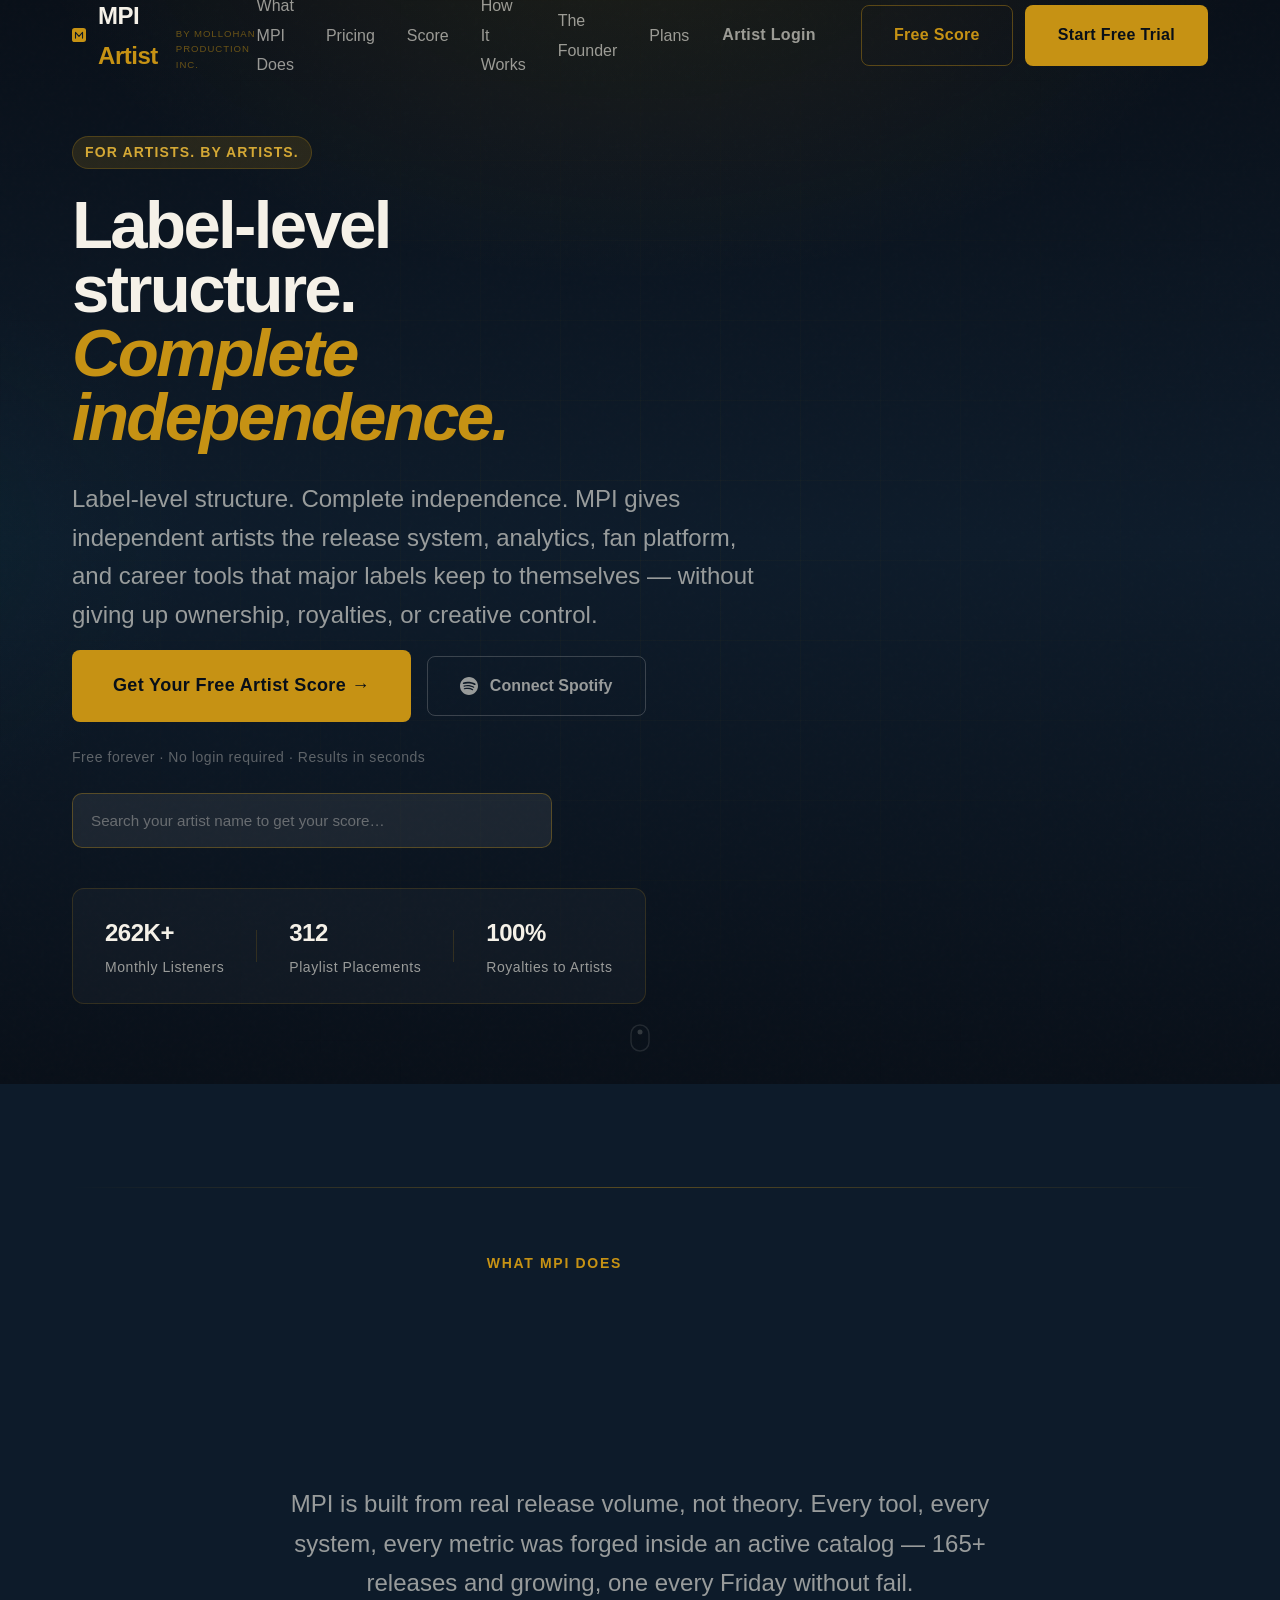
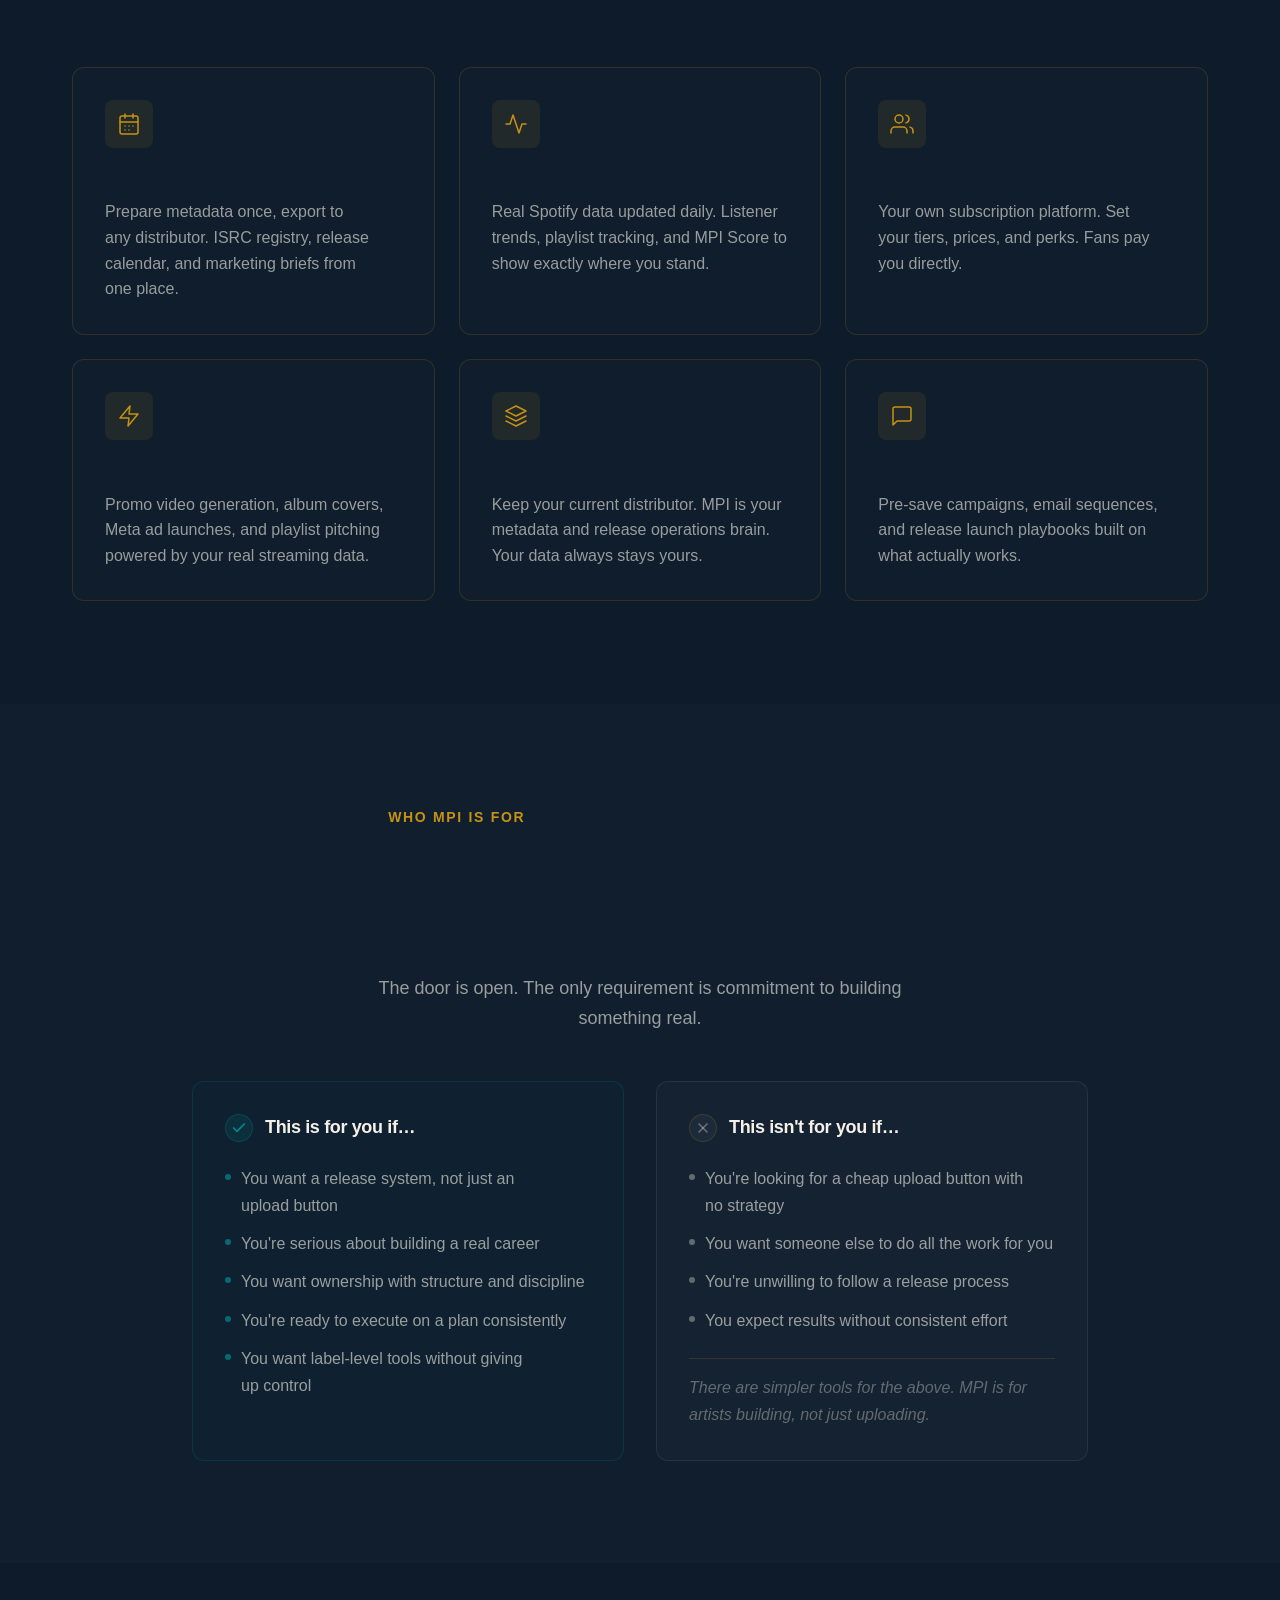
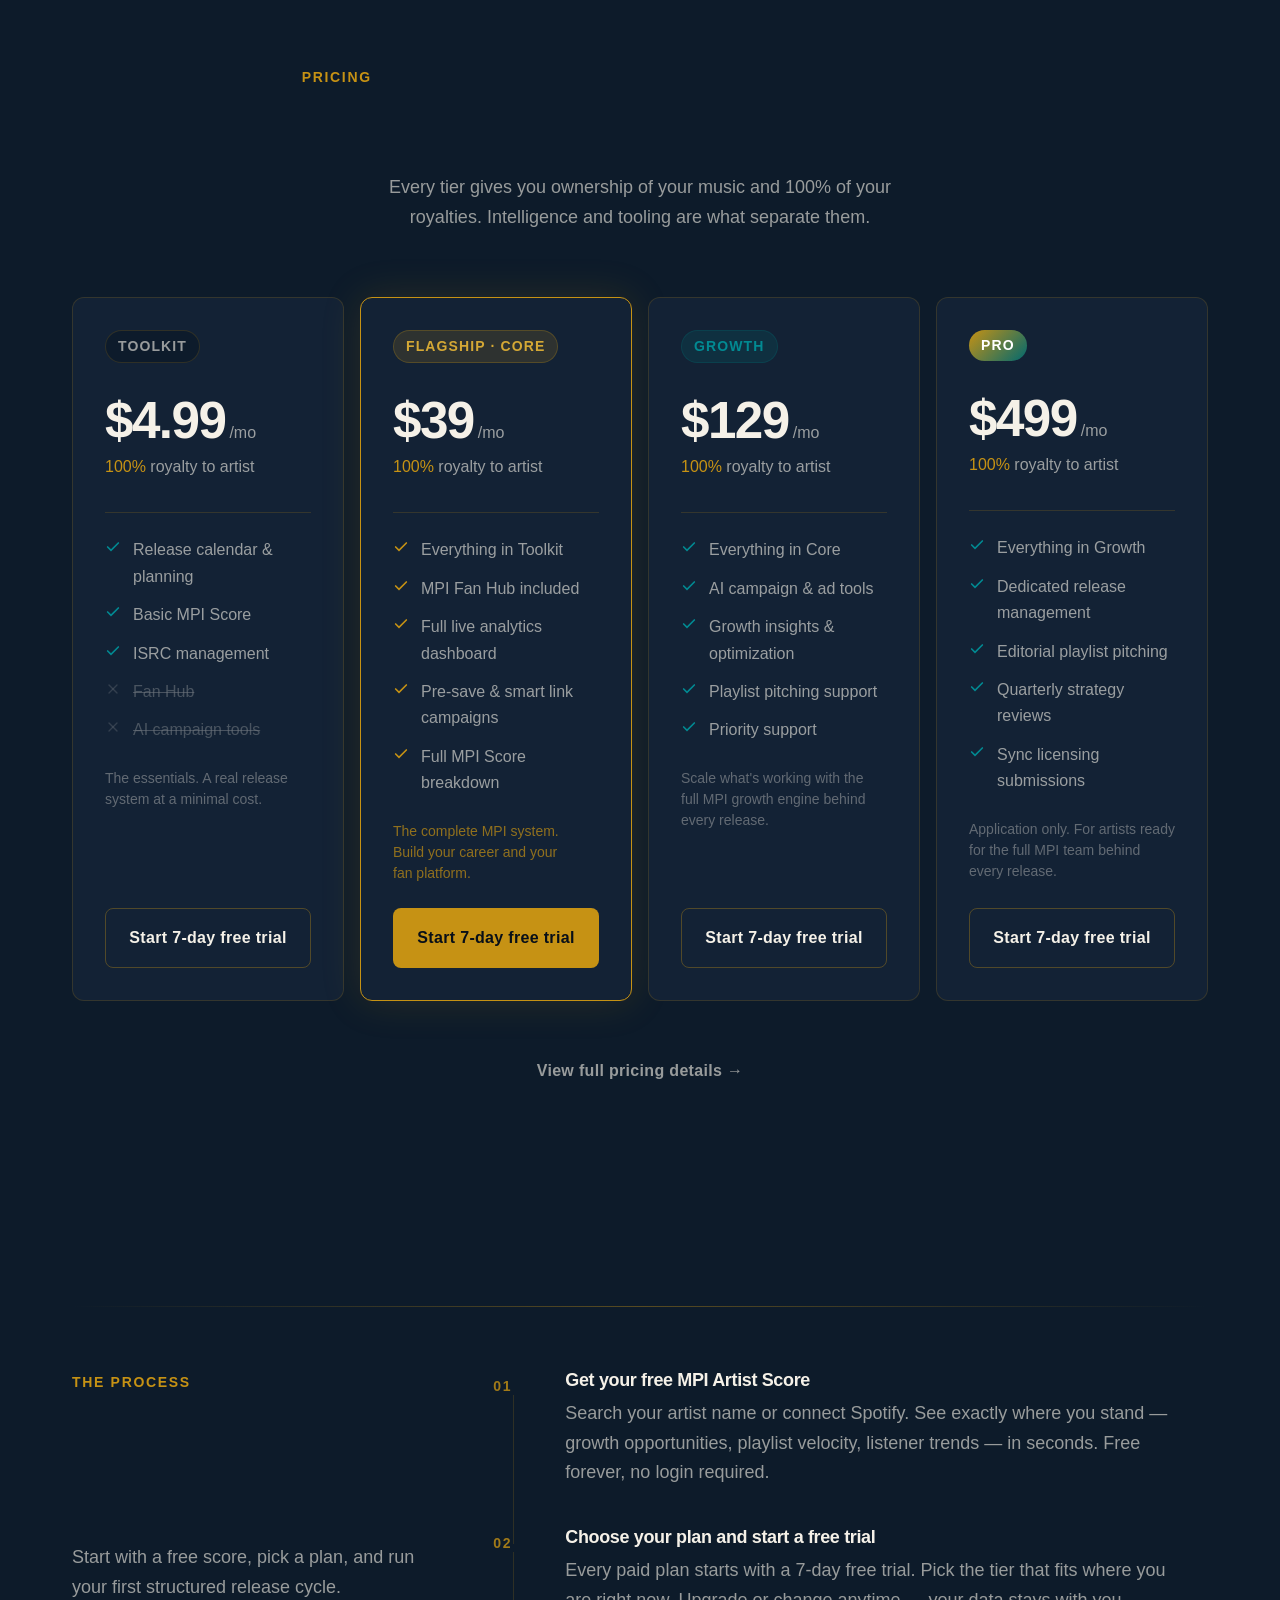
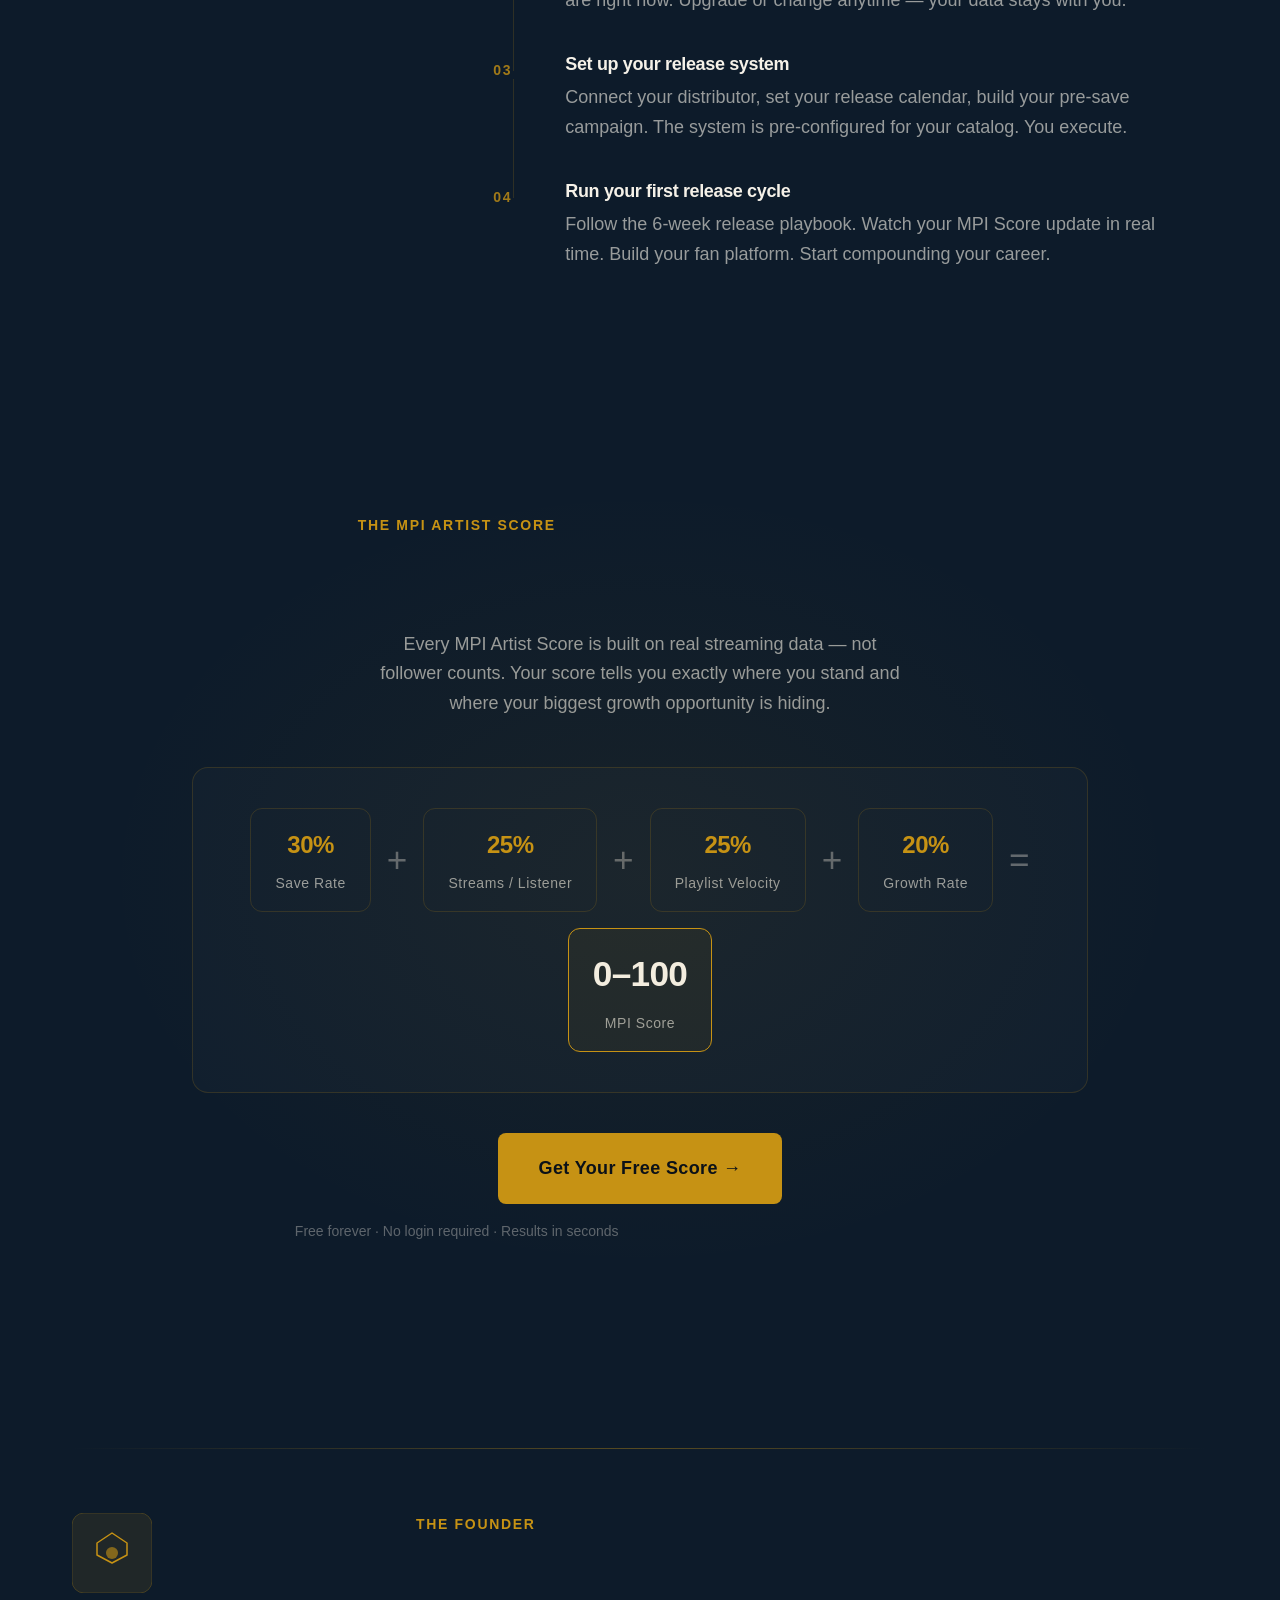
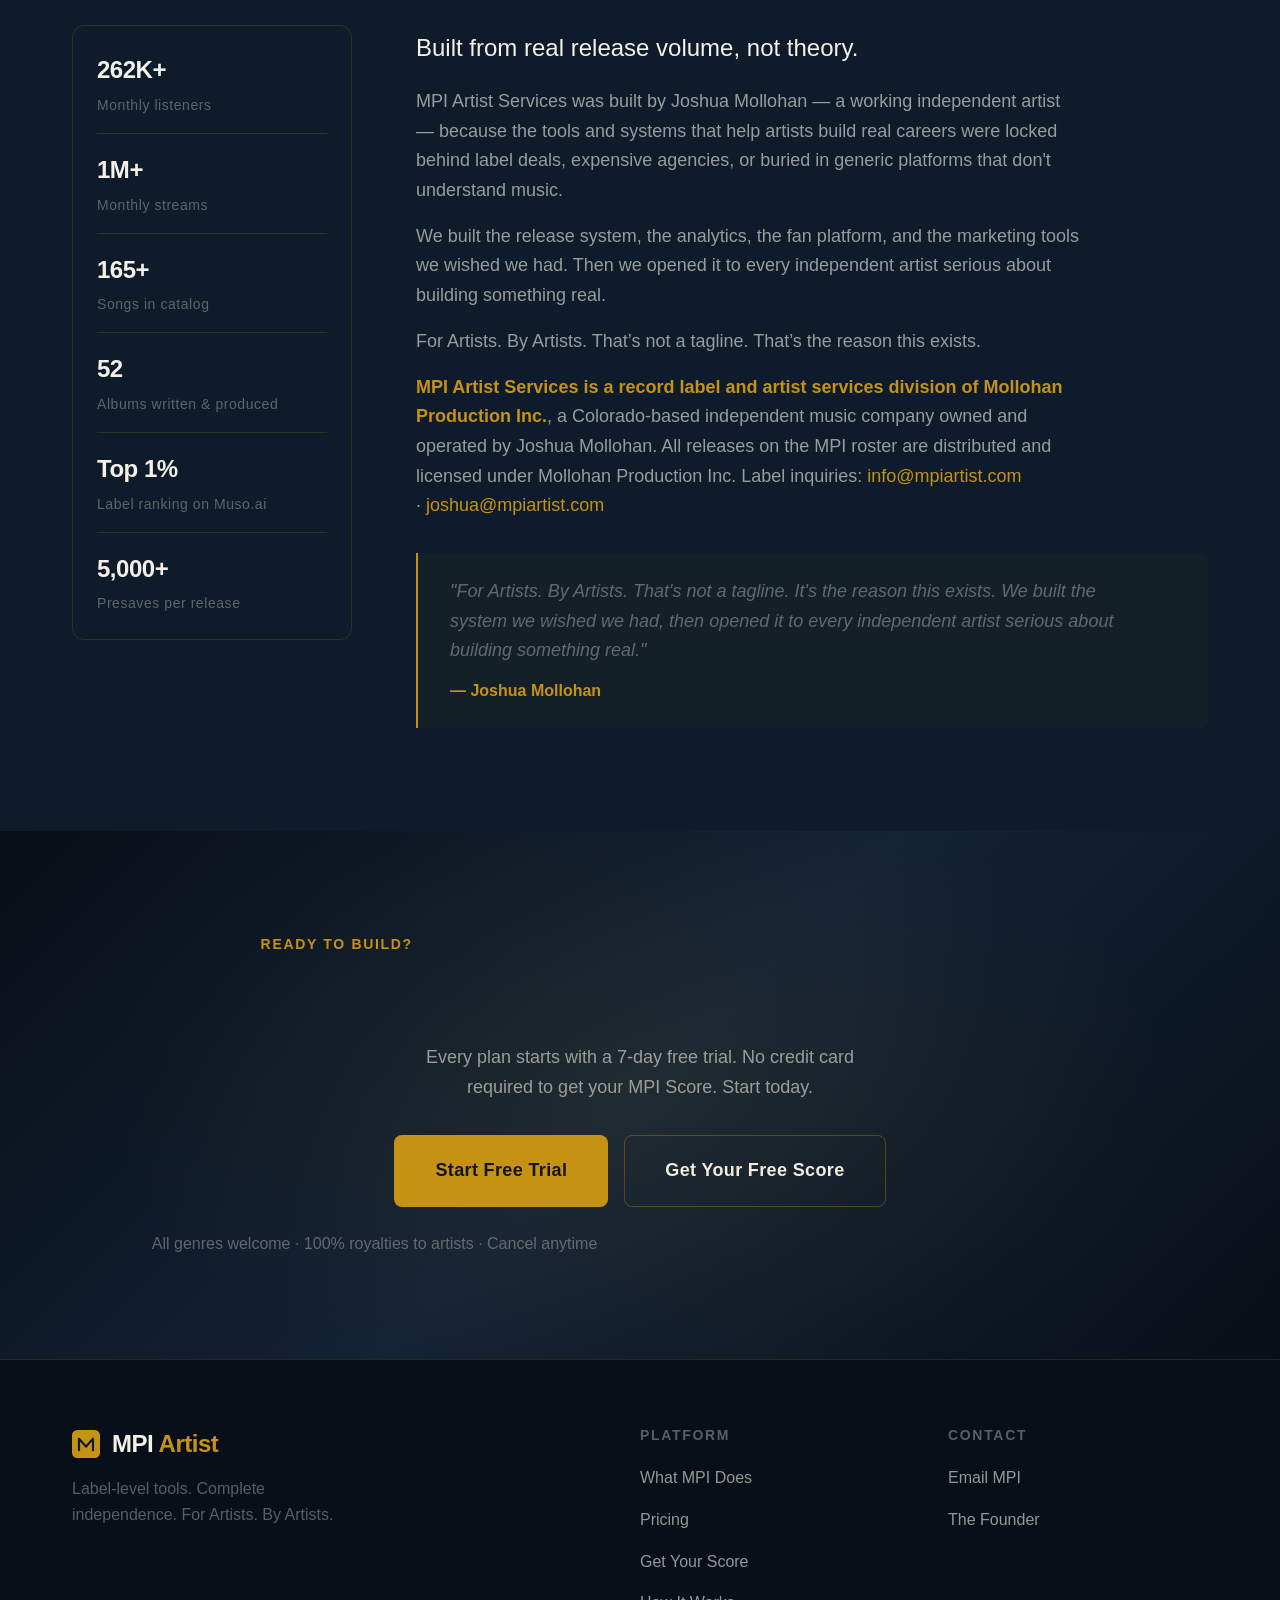
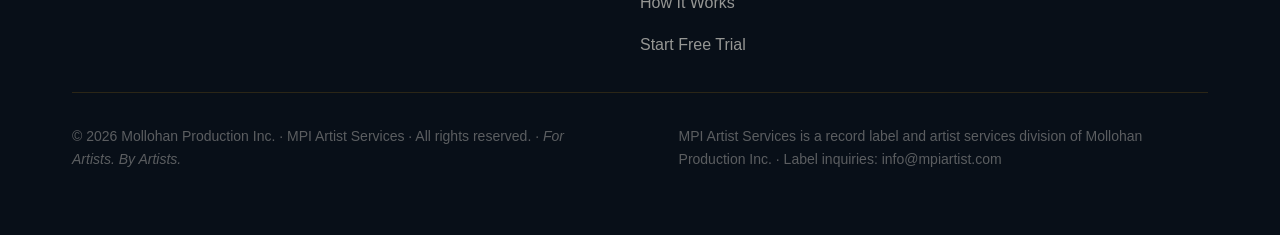
==== commit c3900560: "fix: remove duplicate score widget section; fix '52 albums' → '165+ releases and growing'" ====
--- a/index.html
+++ b/index.html
@@ -453,43 +453,6 @@
     </section>
 
 
-    <!-- ═══════════════════════════════ SCORE WIDGET ═══════════════════════════════ -->
-    <section class="score-widget-section" id="score-widget" aria-labelledby="score-widget-heading">
-      <div class="score-widget-inner">
-        <p class="label text-gold" style="margin-bottom: var(--space-3);">Free Artist Score</p>
-        <h2 class="score-widget-headline" id="score-widget-heading">See where you stand. Free.</h2>
-        <p class="score-widget-sub">Type your artist name, get your MPI Artist Score in seconds.</p>
-
-        <div class="search-wrap" id="score-widget-search-wrap">
-          <input
-            type="text"
-            id="widget-artist-search"
-            class="search-input"
-            placeholder="Search your artist name…"
-            autocomplete="off"
-            oninput="widgetDebounceSearch(this)"
-            aria-label="Search artist name"
-          />
-          <div class="search-dropdown" id="widget-search-dropdown"></div>
-        </div>
-
-        <div class="selected-artist-card" id="widget-selected-artist">
-          <img src="" alt="" id="widget-selected-img" />
-          <div class="selected-artist-card-info">
-            <div class="selected-artist-card-name" id="widget-selected-name"></div>
-            <div class="selected-artist-card-meta" id="widget-selected-meta"></div>
-          </div>
-          <button class="selected-artist-card-remove" onclick="widgetClearArtist()" type="button" aria-label="Remove selection">&times;</button>
-        </div>
-
-        <div style="display:flex;justify-content:center;">
-          <button class="score-widget-analyze-btn" id="widget-score-btn" onclick="widgetGoToScore()" type="button">Get My Free Score &rarr;</button>
-        </div>
-
-        <p class="score-widget-trust">Free forever &middot; No login required &middot; Results in seconds</p>
-      </div>
-    </section>
-
 
     <!-- ═══════════════════════════════ WHAT MPI DOES ═══════════════════════════════ -->
     <section class="section" id="what-mpi-does" aria-labelledby="what-heading">
@@ -503,7 +466,7 @@
             <em style="color: var(--gold); font-style: italic;">None of the strings.</em>
           </h2>
           <p class="text-muted" style="margin-top: var(--space-6); font-size: var(--text-lg);">
-            MPI is built from real release volume, not theory. Every tool, every system, every metric was forged inside an active catalog — 165+ songs, 52 albums, one release every Friday without fail.
+            MPI is built from real release volume, not theory. Every tool, every system, every metric was forged inside an active catalog — 165+ releases and growing, one every Friday without fail.
           </p>
         </div>
 
@@ -1250,7 +1213,7 @@
 
     // ── Close dropdowns on outside click ─────────────────────────────────────
     document.addEventListener('click', function(e) {
-      if (!e.target.closest('.hero-search-wrap') && !e.target.closest('#score-widget-search-wrap')) {
+      if (!e.target.closest('.hero-search-wrap')) {
         const dd1 = document.getElementById('hero-search-dropdown');
         const dd2 = document.getElementById('widget-search-dropdown');
         if (dd1) dd1.classList.remove('open');
@@ -1258,7 +1221,7 @@
       } else if (!e.target.closest('.hero-search-wrap')) {
         const dd = document.getElementById('hero-search-dropdown');
         if (dd) dd.classList.remove('open');
-      } else if (!e.target.closest('#score-widget-search-wrap')) {
+      } else {
         const dd = document.getElementById('widget-search-dropdown');
         if (dd) dd.classList.remove('open');
       }
--- a/css/page.css
+++ b/css/page.css
@@ -700,12 +700,15 @@
   flex-direction: column;
   gap: var(--space-2);
   opacity: 0;
+  pointer-events: none;
   transform: translateY(-8px);
   transition: opacity var(--transition-slow), transform var(--transition-slow);
 }
 
 .mobile-menu.open {
+  display: flex;
   opacity: 1;
+  pointer-events: auto;
   transform: translateY(0);
 }
 
@@ -775,6 +778,6 @@
   .founder-stat-list { grid-template-columns: 1fr 1fr; }
   .footer-top { grid-template-columns: 1fr; }
   .footer-bottom { flex-direction: column; align-items: flex-start; gap: var(--space-2); }
-  .mobile-menu { display: flex; }
+  /* mobile-menu display controlled by .open class only */
   .how-step { grid-template-columns: 36px 1fr; }
 }
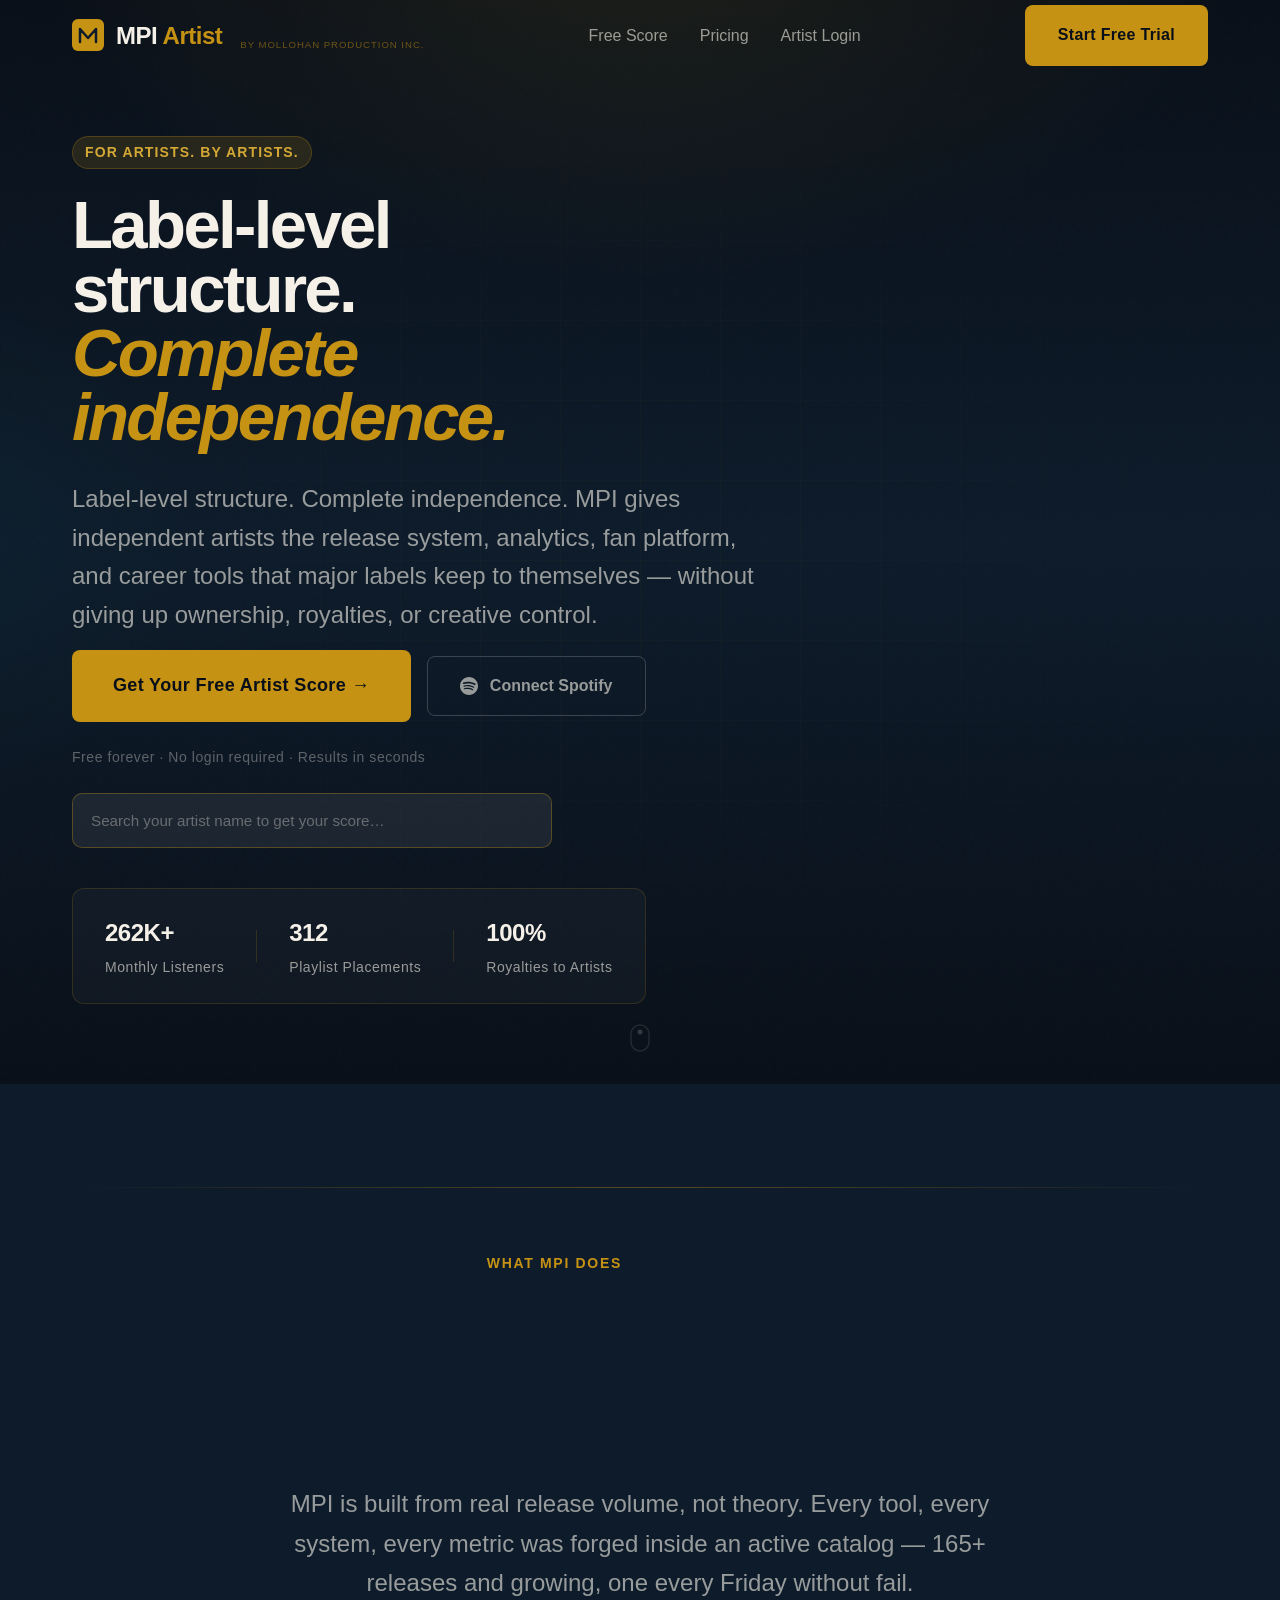
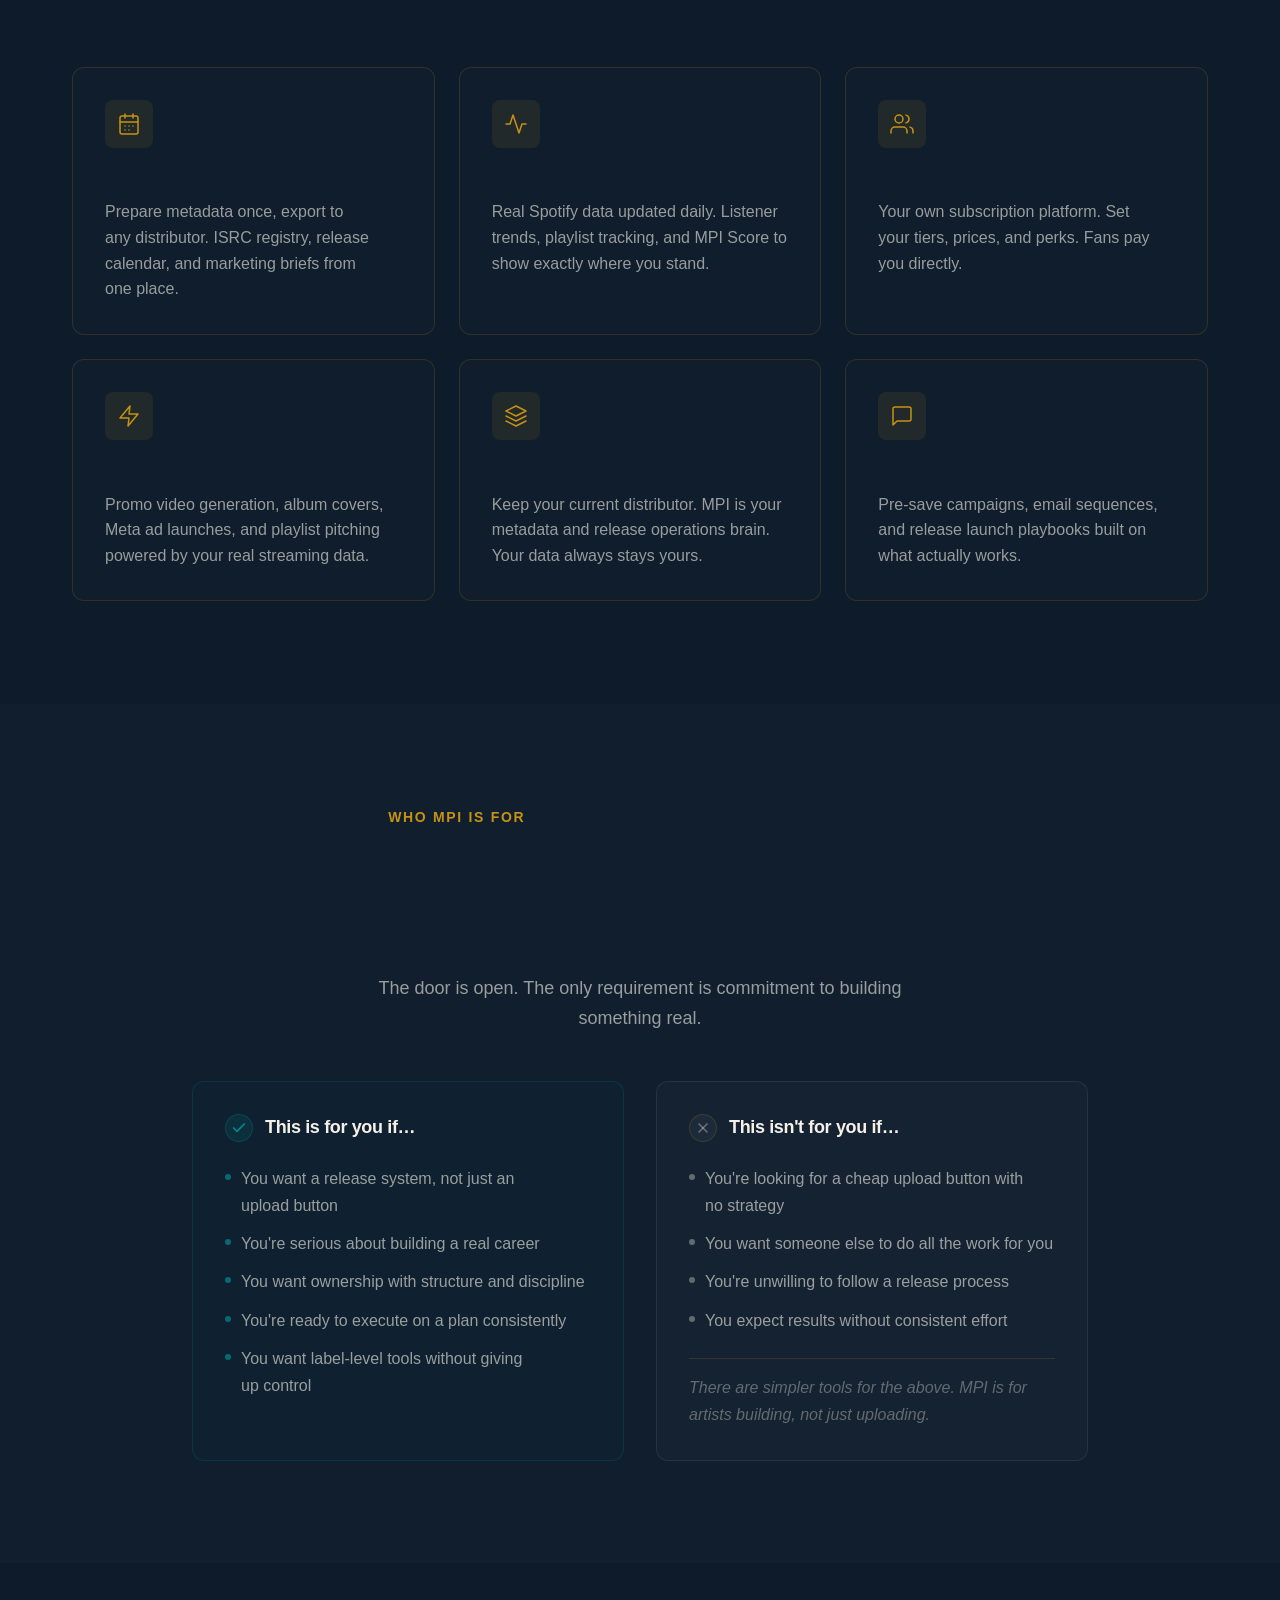
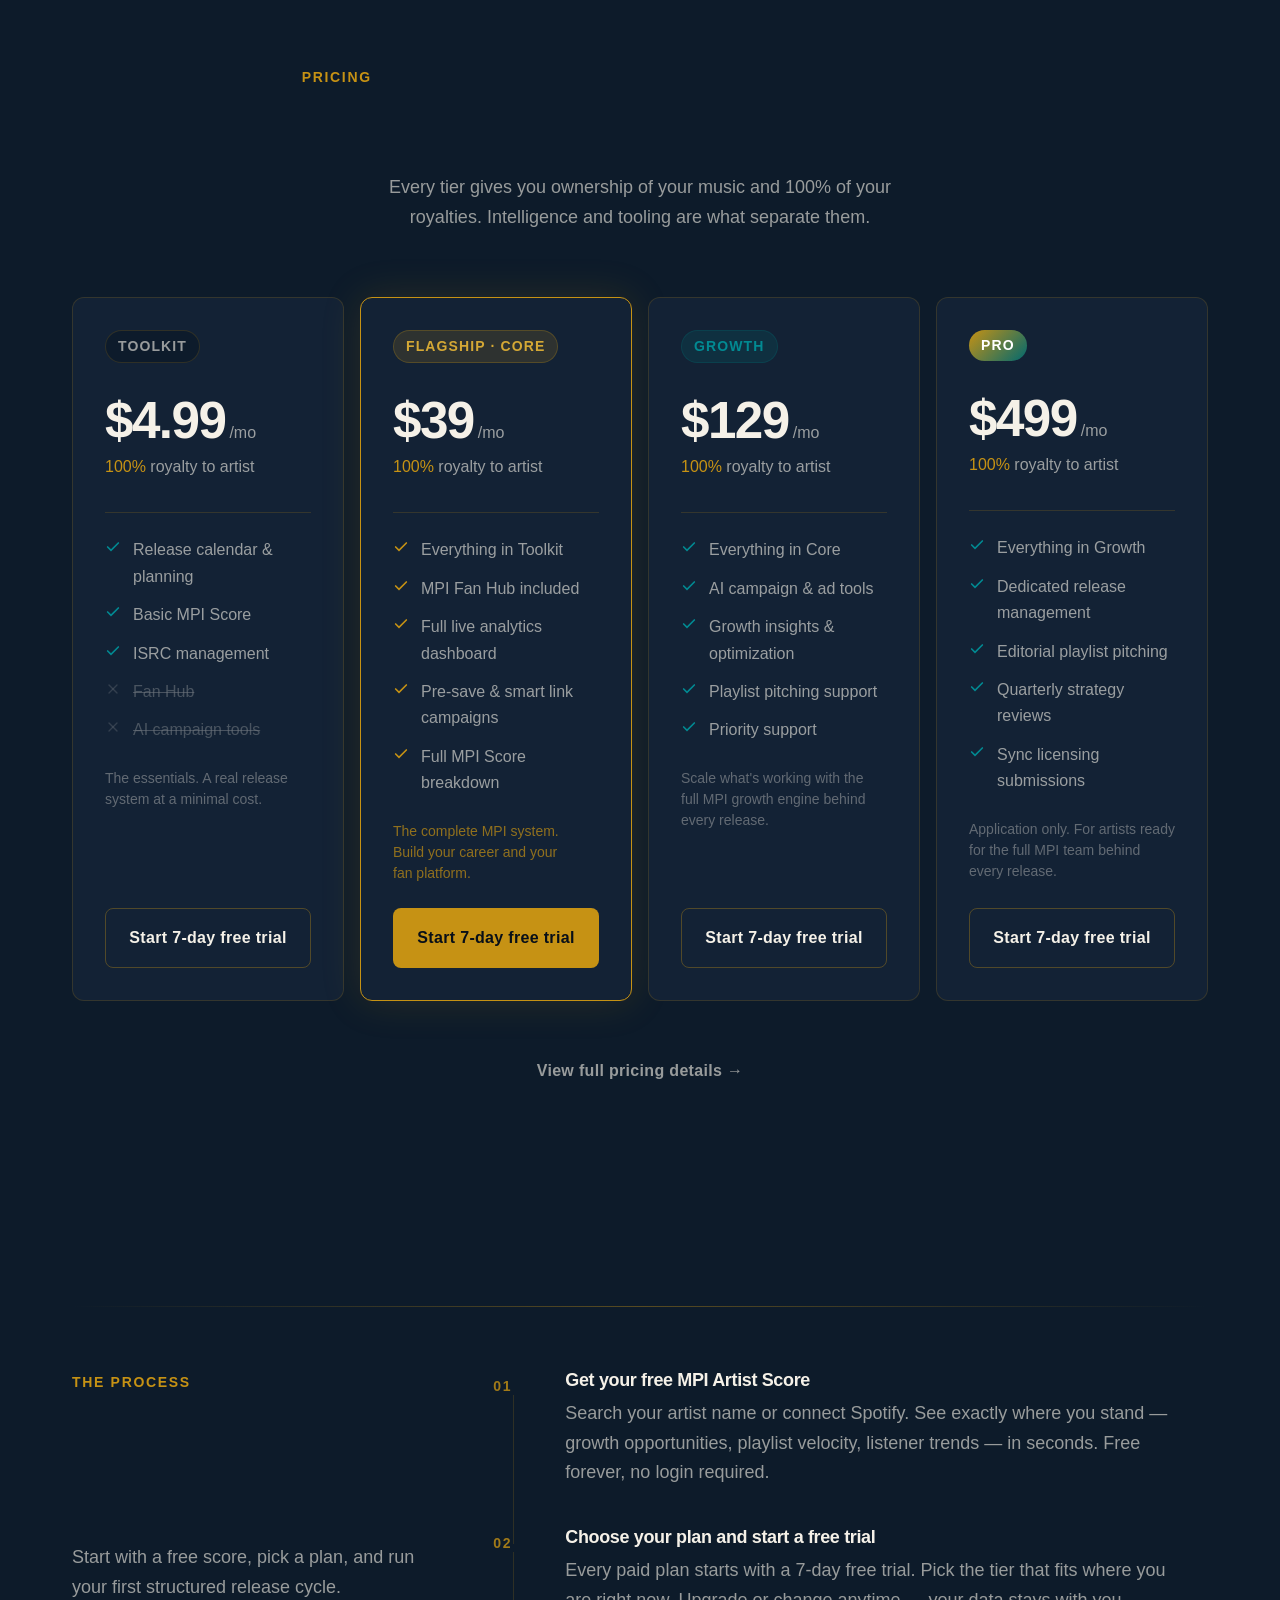
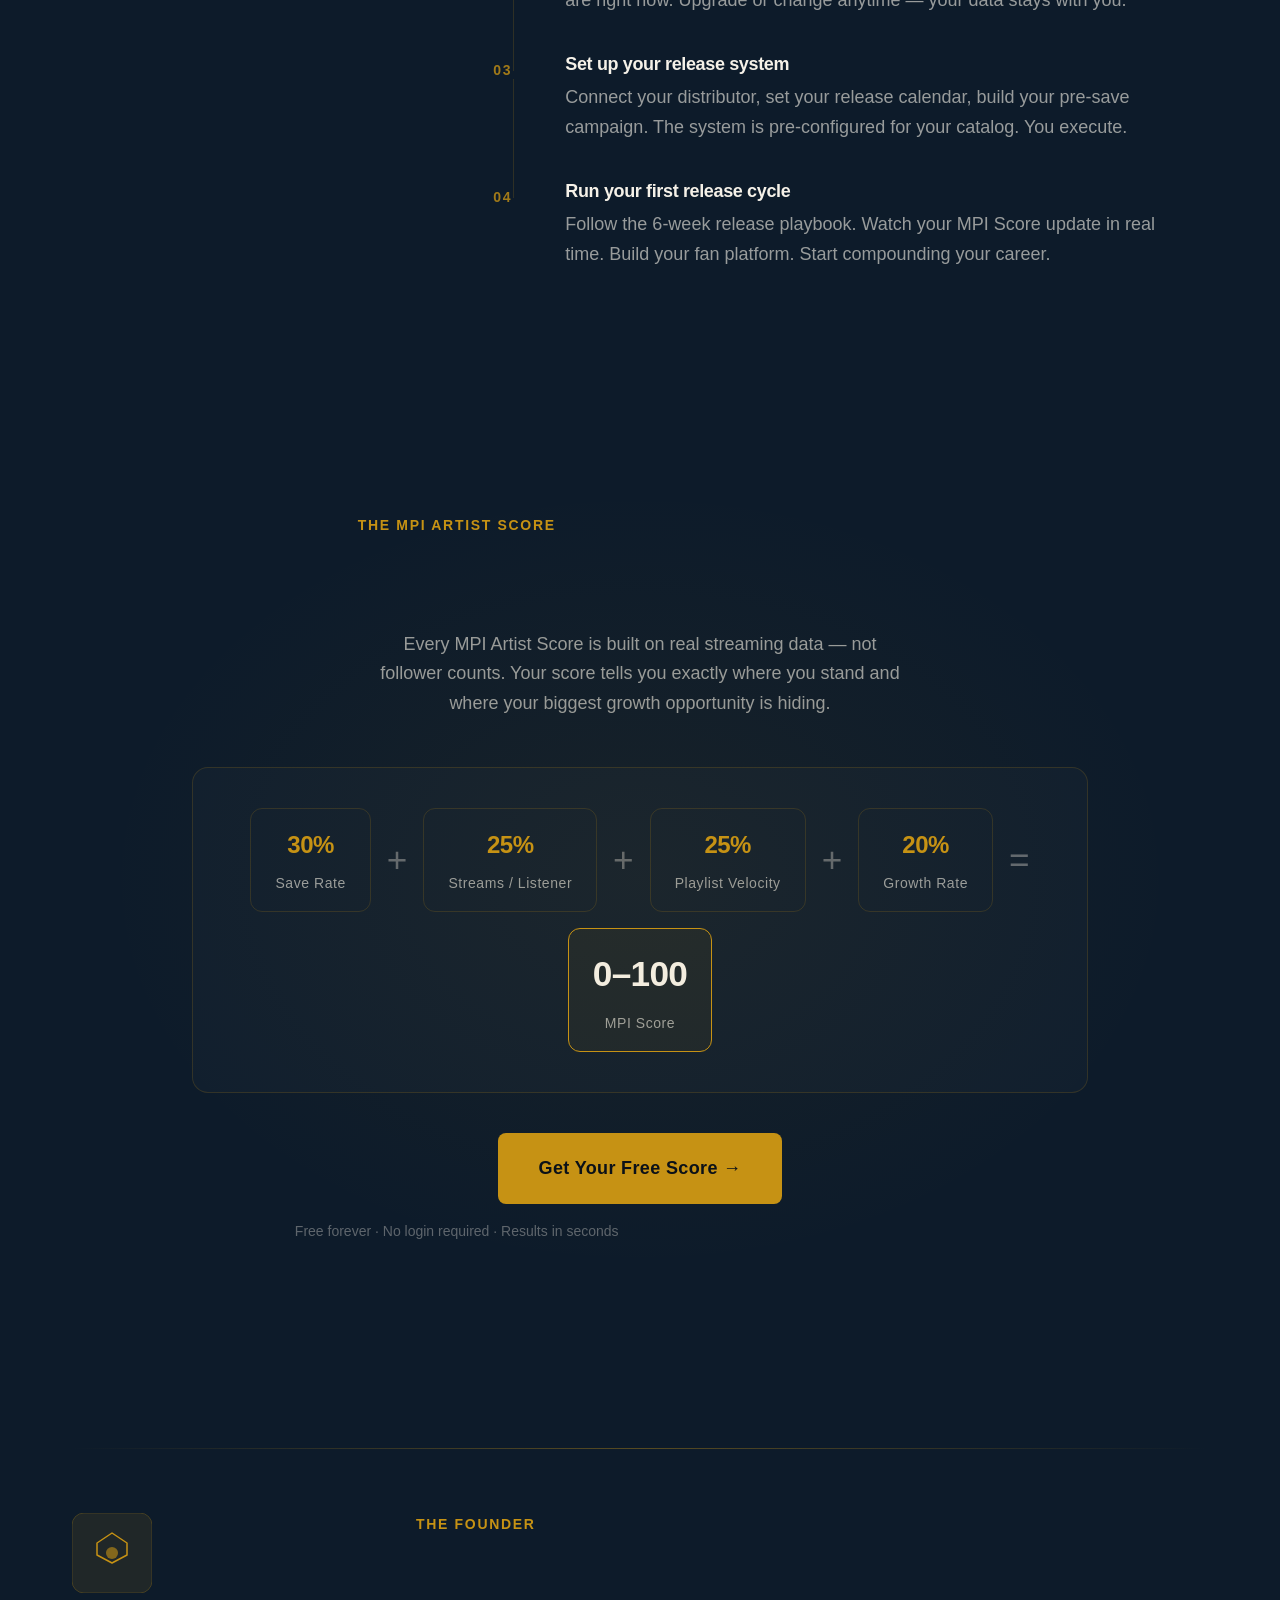
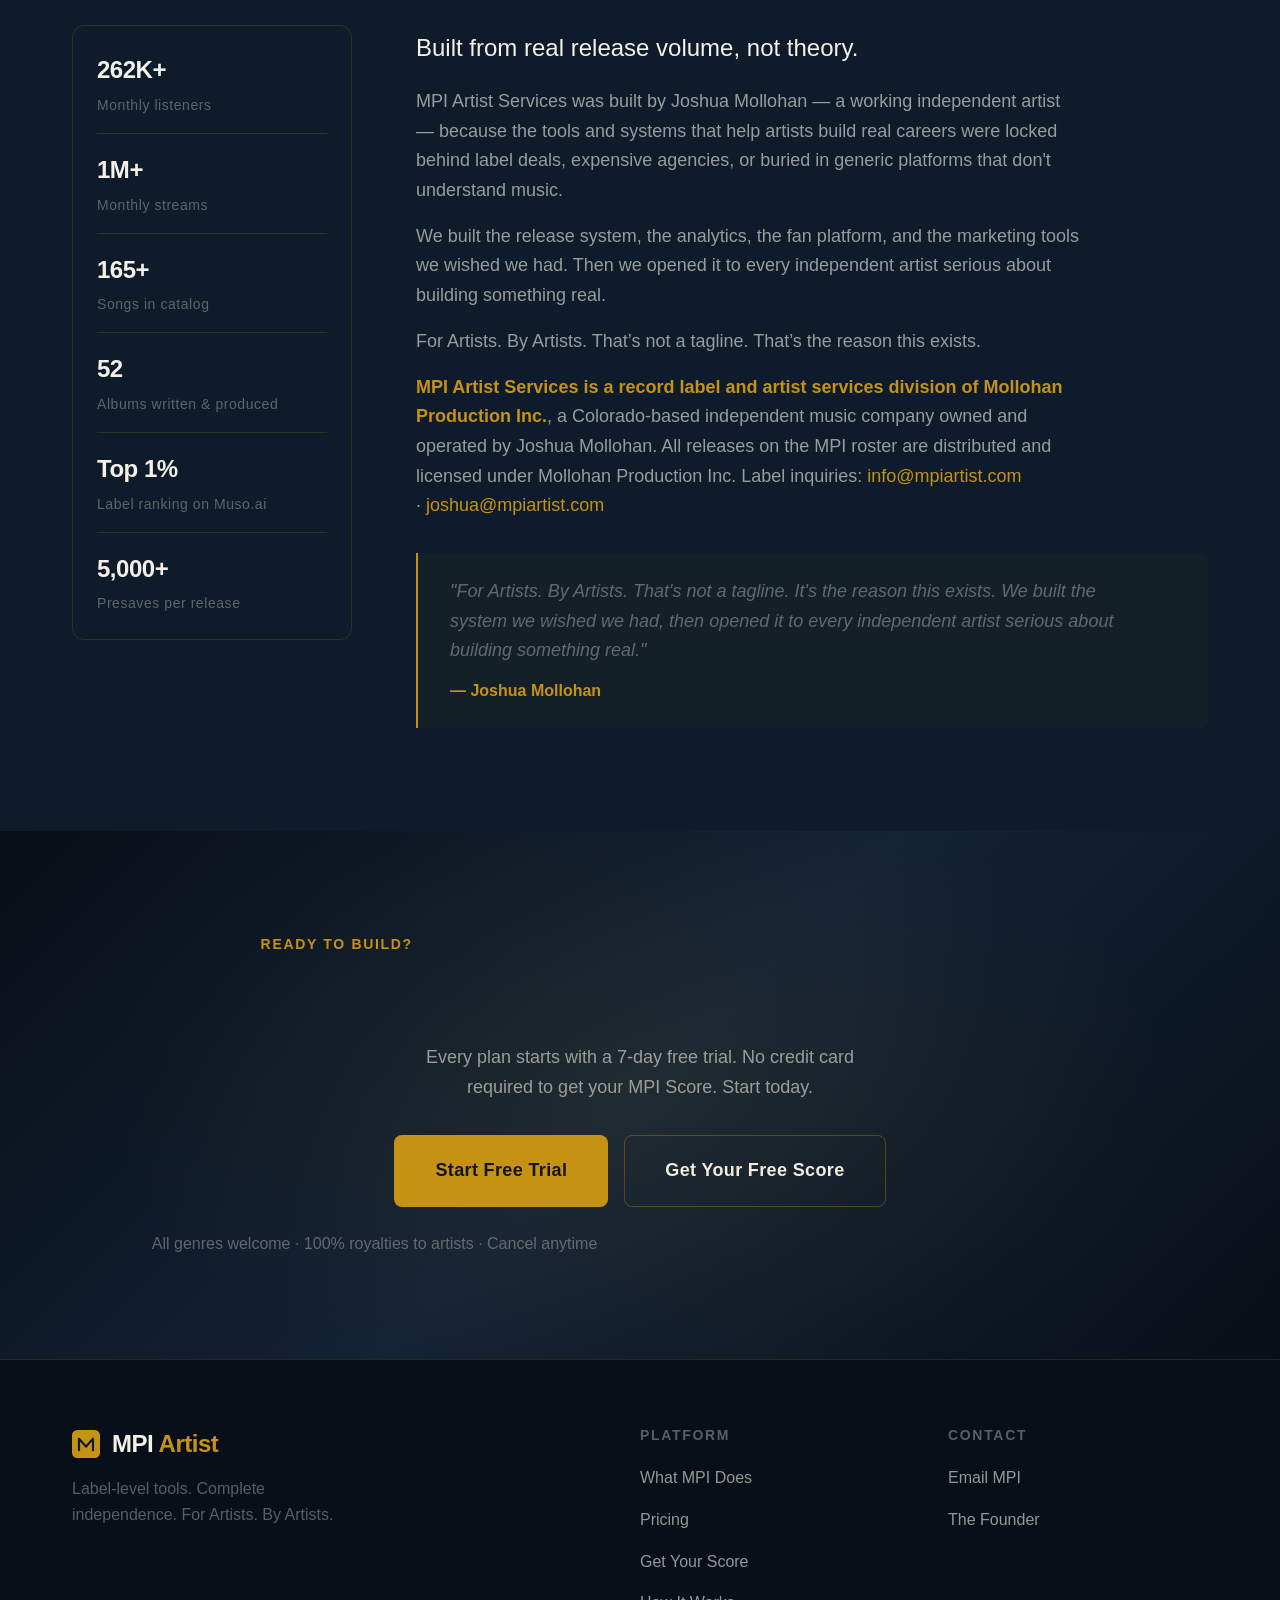
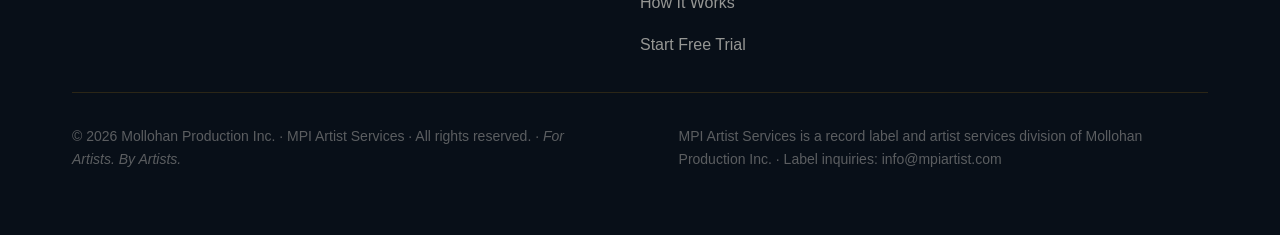
==== commit 1c91808f: "fix: nav cleanup — 3 links (Free Score, Pricing, Artist Login) + 1 CTA button; remove section anchor" ====
--- a/index.html
+++ b/index.html
@@ -313,6 +313,14 @@
       .mobile-menu { display: flex; }
     }
   </style>
+  <!-- Google tag (gtag.js) -->
+  <script async src="https://www.googletagmanager.com/gtag/js?id=G-6CZCDZL118"></script>
+  <script>
+    window.dataLayer = window.dataLayer || [];
+    function gtag(){ dataLayer.push(arguments); }
+    gtag('js', new Date());
+    gtag('config', 'G-6CZCDZL118');
+  </script>
 </head>
 <body>
 
@@ -329,17 +337,12 @@
       </a>
 
       <ul class="nav-links" role="list">
-        <li><a href="#what-mpi-does">What MPI Does</a></li>
-        <li><a href="#tiers">Pricing</a></li>
-        <li><a href="/score.html">Score</a></li>
-        <li><a href="#how-it-works">How It Works</a></li>
-        <li><a href="/#founder">The Founder</a></li>
-        <li><a href="pricing.html">Plans</a></li>
+        <li><a href="/score.html">Free Score</a></li>
+        <li><a href="/pricing.html">Pricing</a></li>
+        <li><a href="https://dashboard.mpiartist.com">Artist Login</a></li>
       </ul>
 
       <div class="nav-cta">
-        <a href="https://dashboard.mpiartist.com" class="btn btn-ghost">Artist Login</a>
-        <a href="/score.html" class="btn btn-ghost" style="color:#C69214;border-color:rgba(198,146,20,0.4);">Free Score</a>
         <a href="/pricing.html" class="btn btn-primary">Start Free Trial</a>
       </div>
 
@@ -359,7 +362,9 @@
       <li><a href="/#founder" class="mobile-link">The Founder</a></li>
       <li><a href="pricing.html" class="mobile-link">Plans</a></li>
     </ul>
-    <a href="https://dashboard.mpiartist.com" class="btn btn-ghost btn-lg" style="width: 100%; justify-content: center;">Artist Login</a>
+    <a href="/score.html" class="btn btn-ghost btn-lg" style="width: 100%; justify-content: center;">Free Score</a>
+    <a href="/pricing.html" class="btn btn-ghost btn-lg" style="width: 100%; justify-content: center; margin-top: var(--space-3);">Pricing</a>
+    <a href="https://dashboard.mpiartist.com" class="btn btn-ghost btn-lg" style="width: 100%; justify-content: center; margin-top: var(--space-3);">Artist Login</a>
     <a href="/pricing.html" class="btn btn-primary btn-lg" style="width: 100%; justify-content: center; margin-top: var(--space-4);">Start Free Trial</a>
   </div>
 
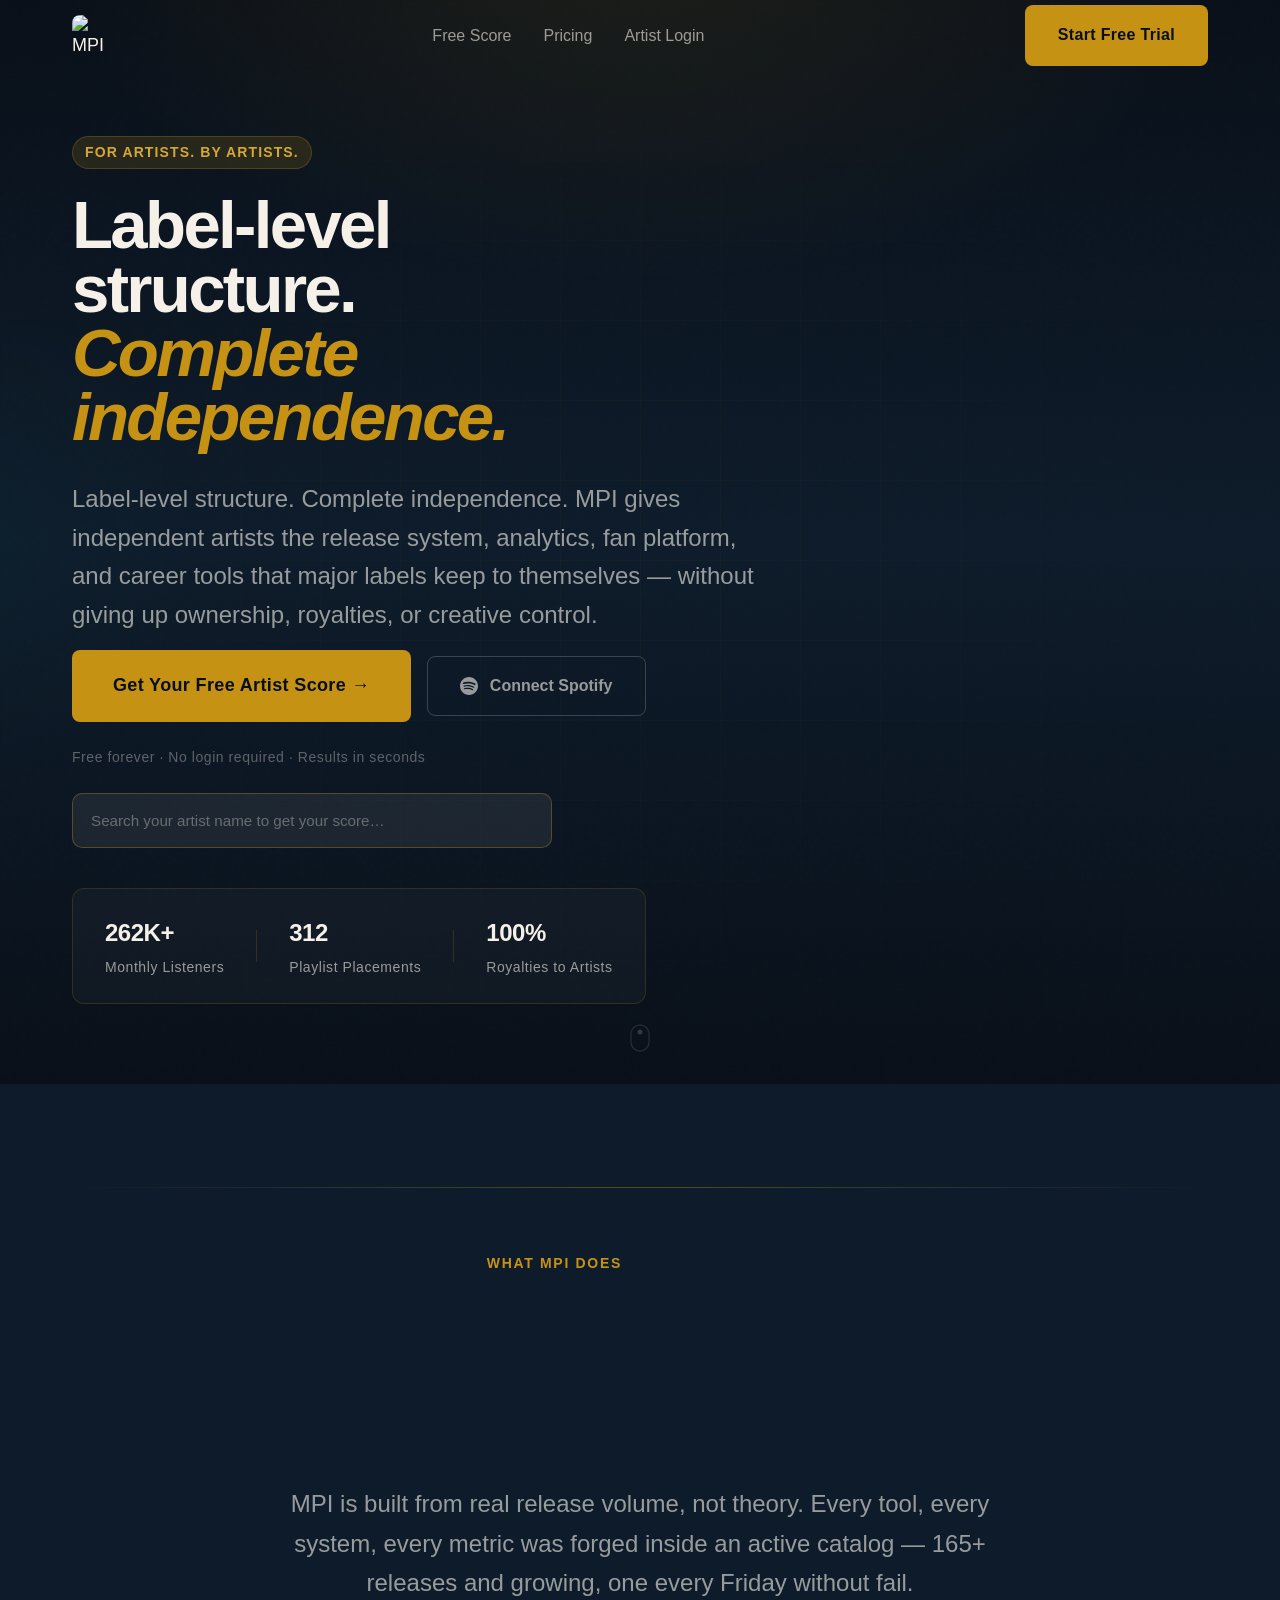
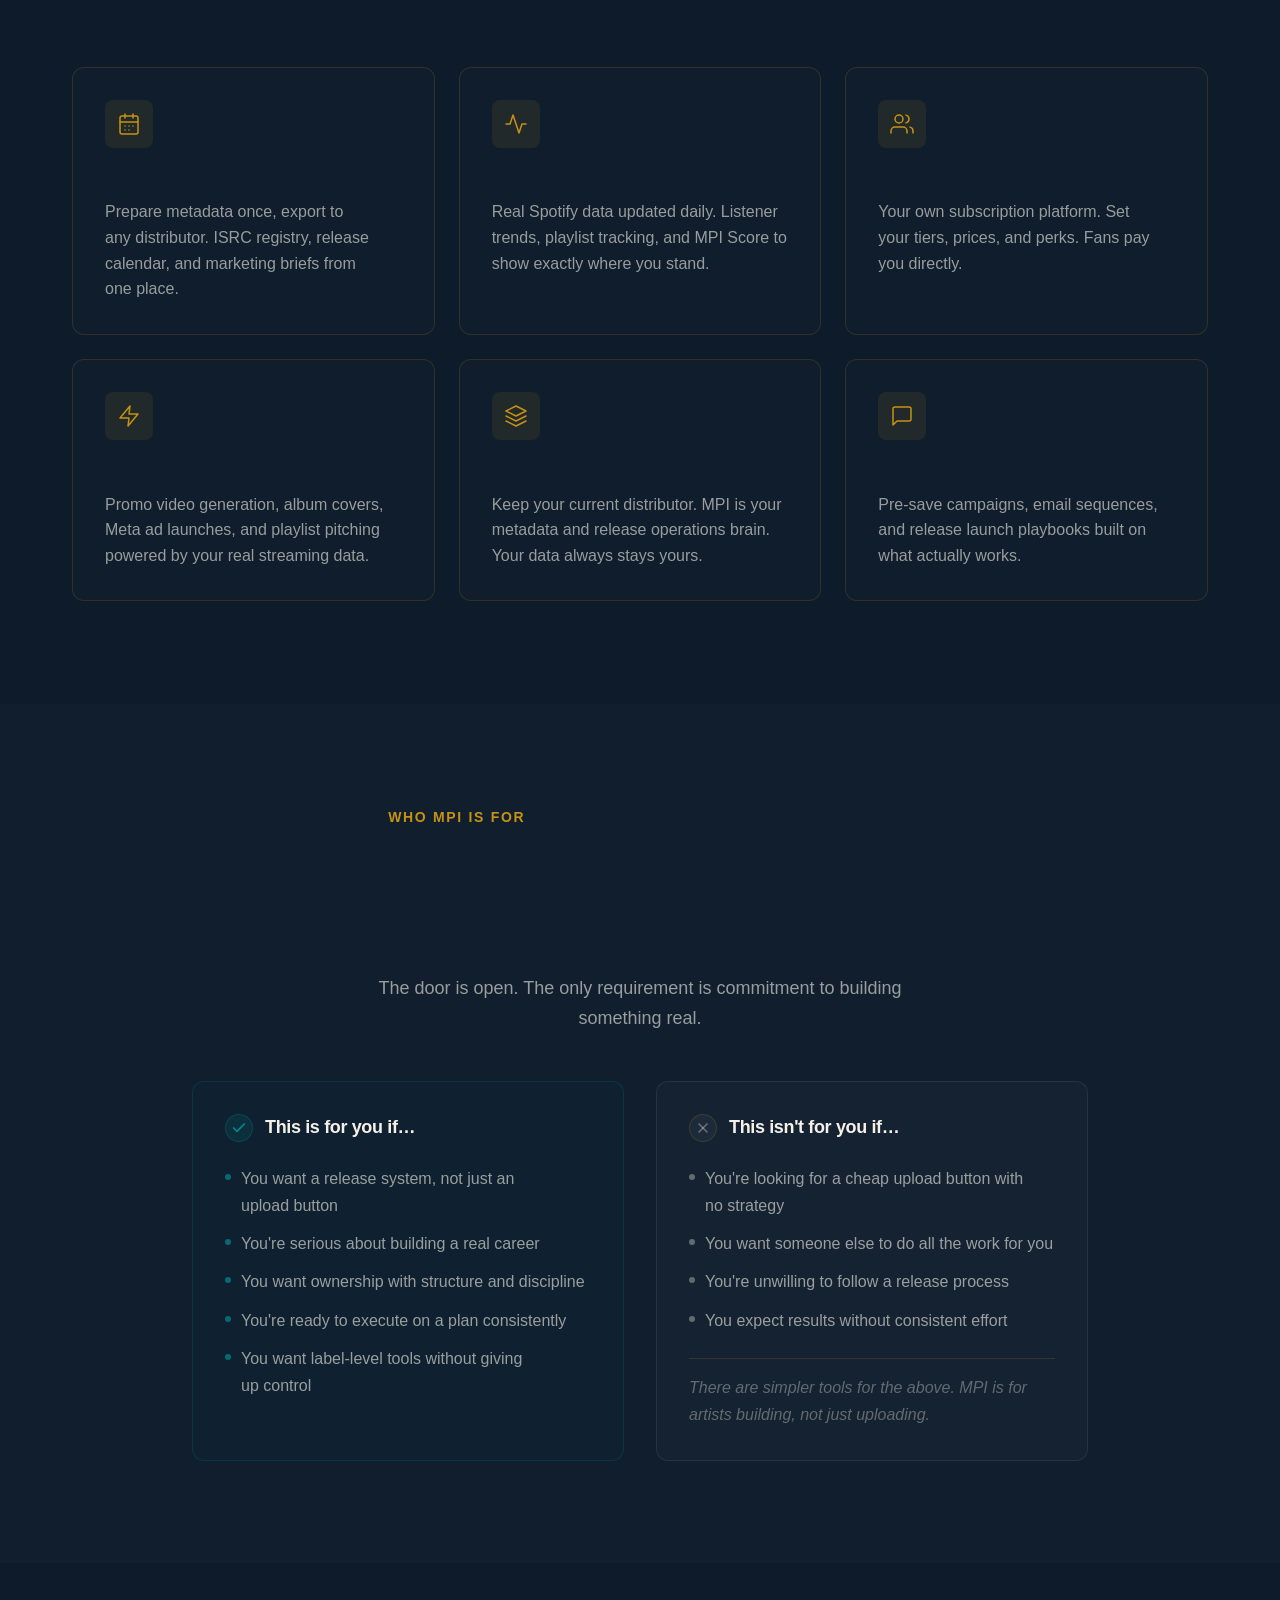
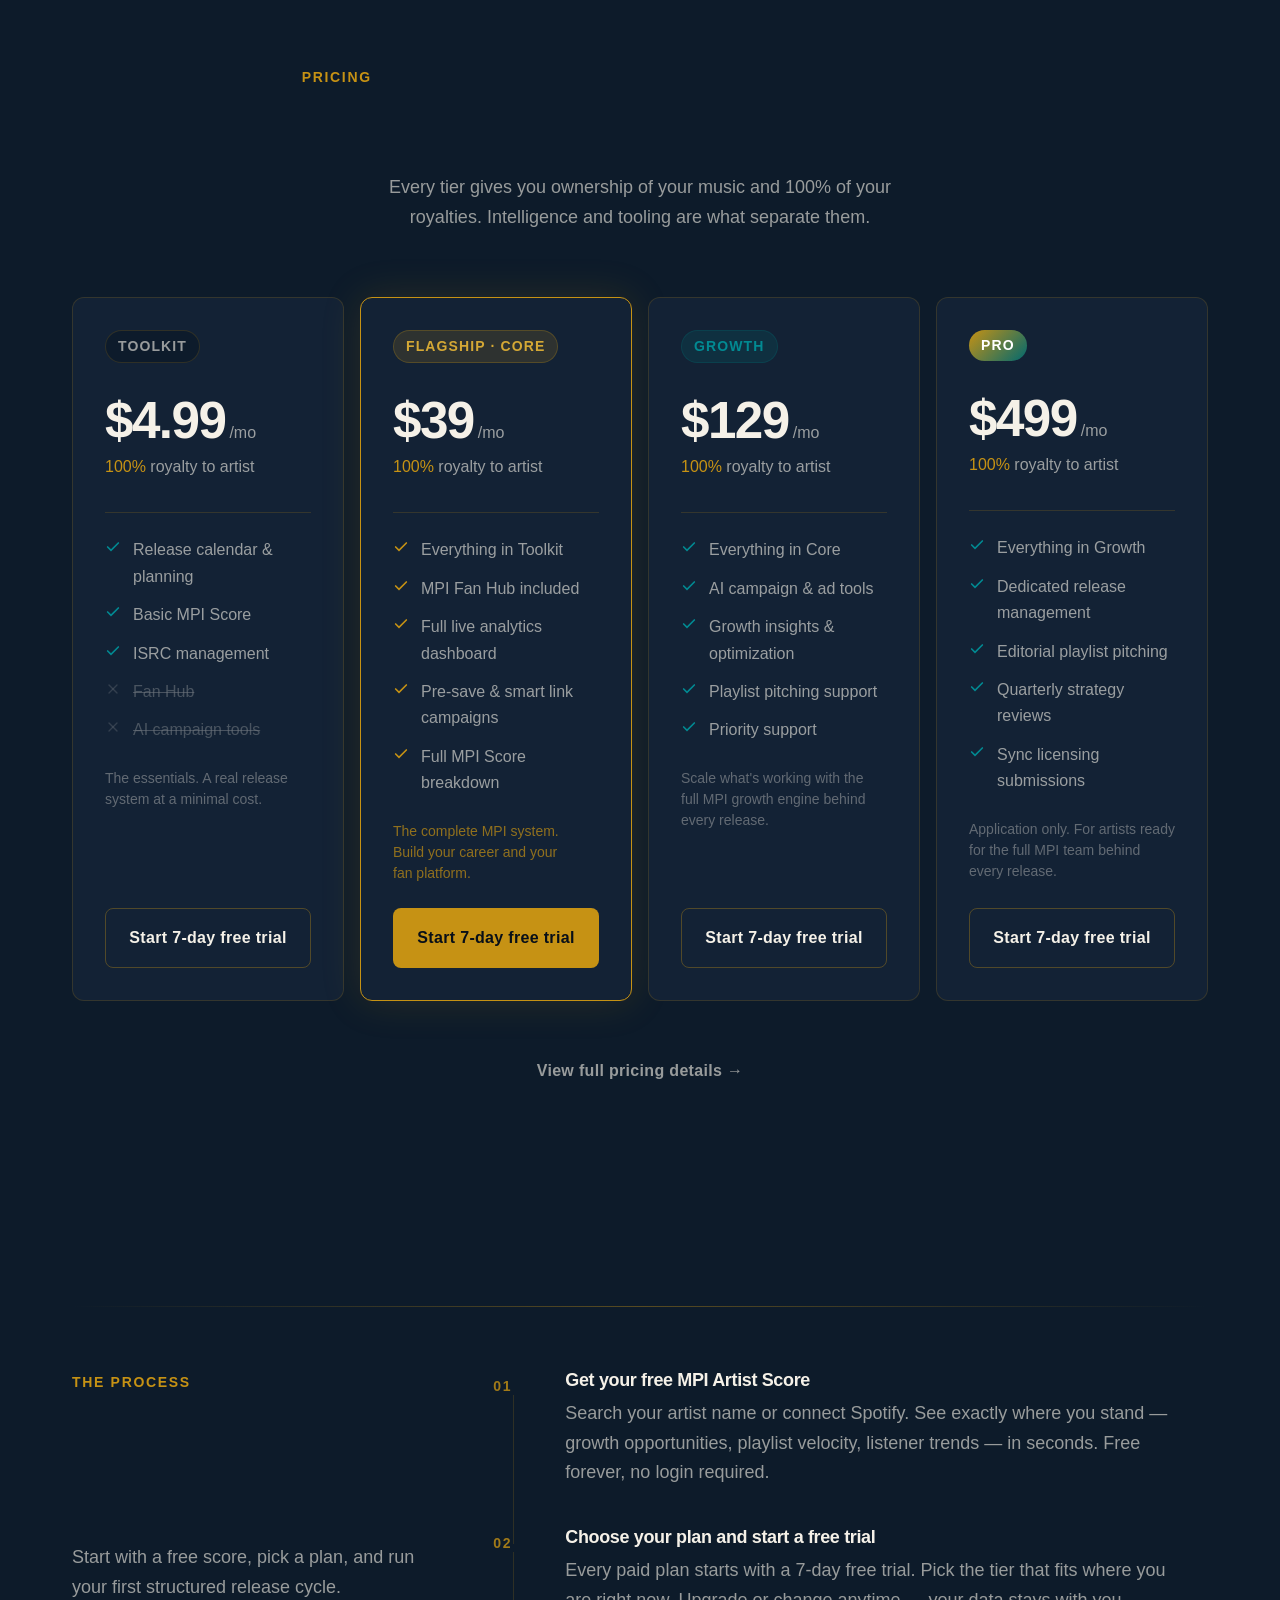
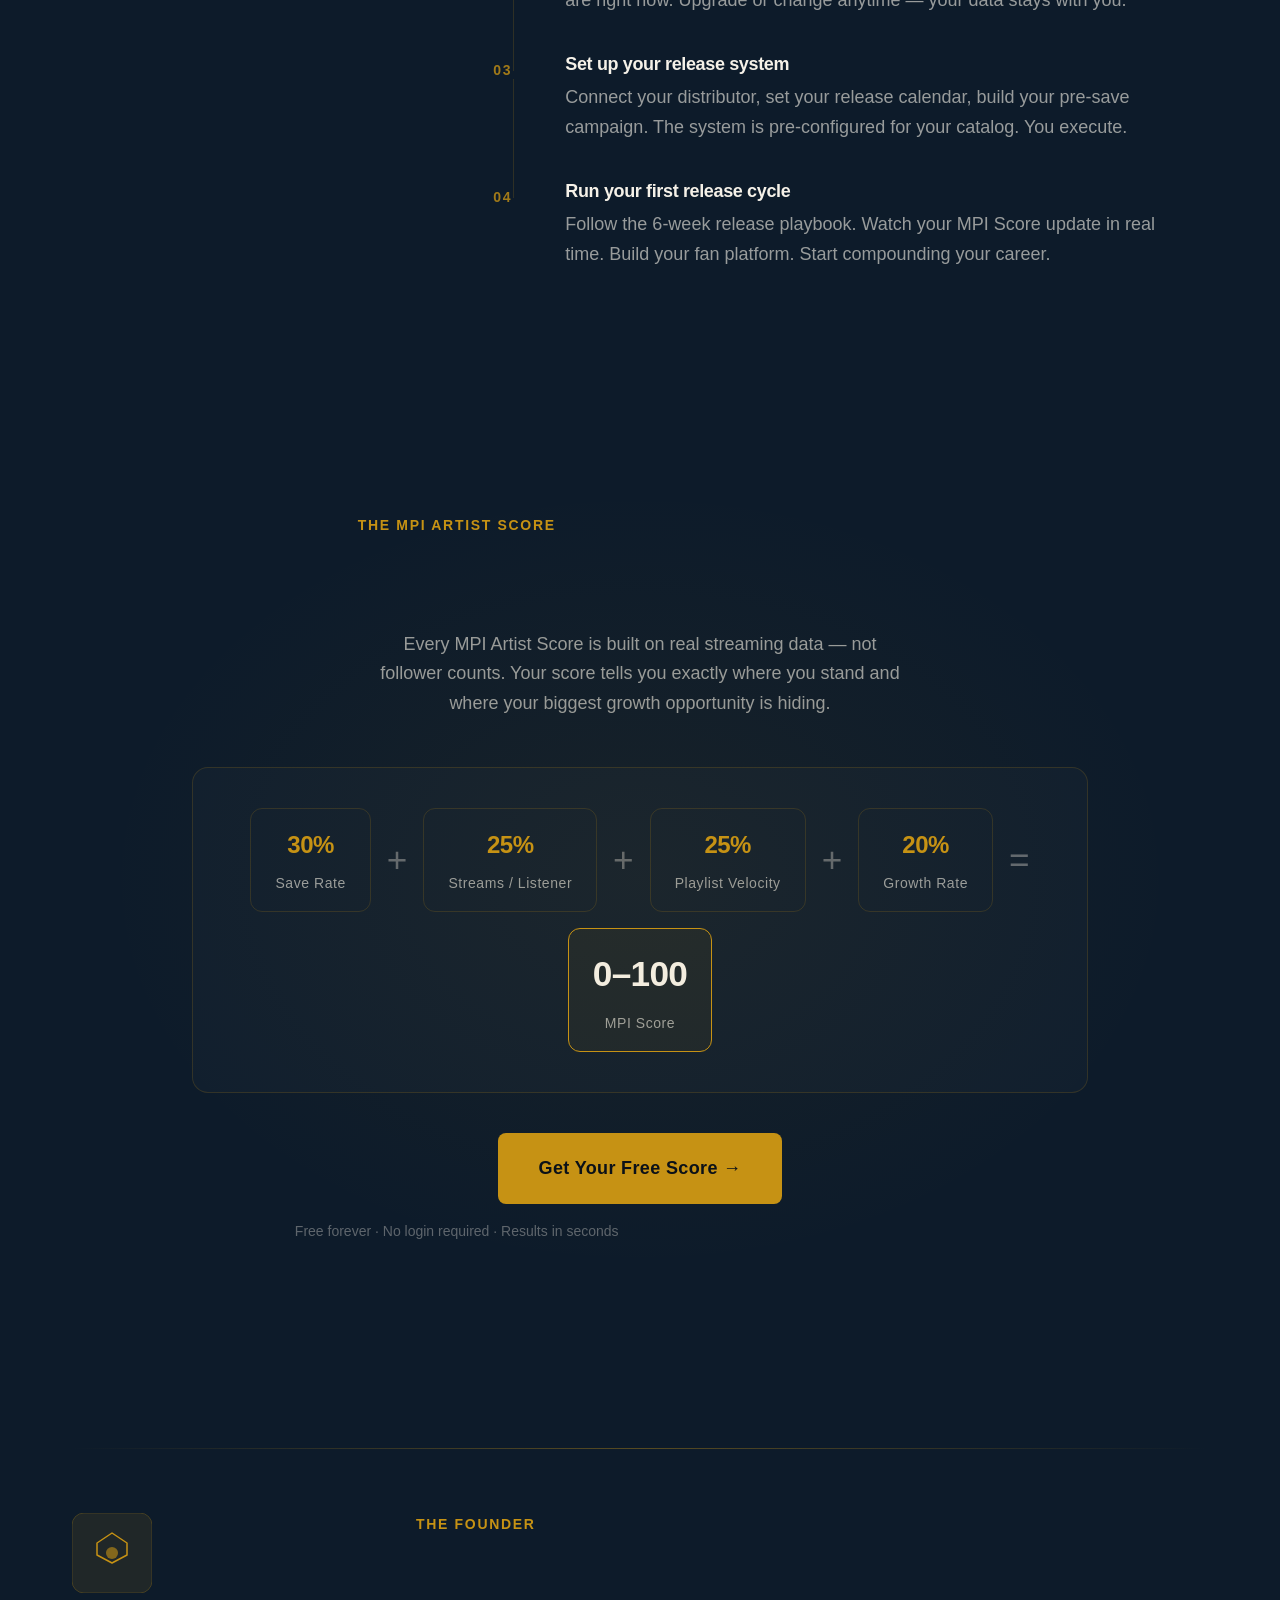
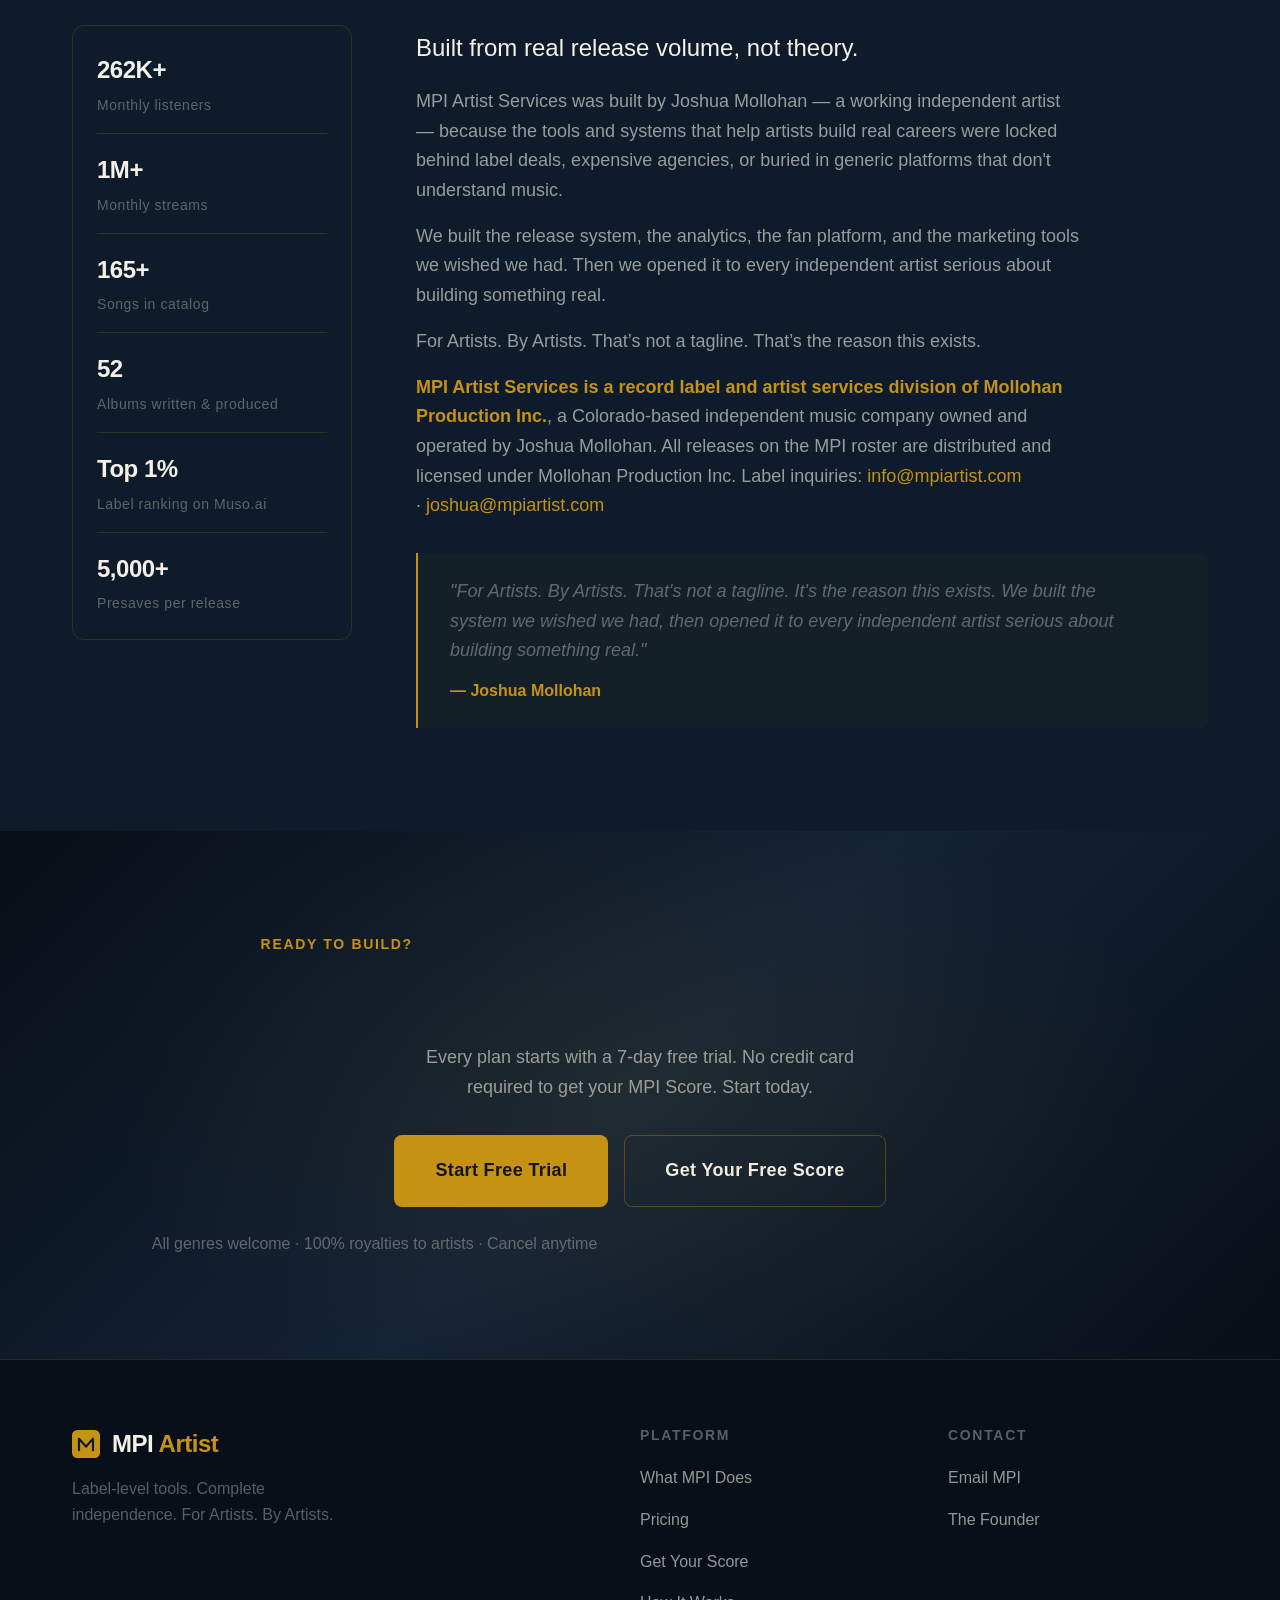
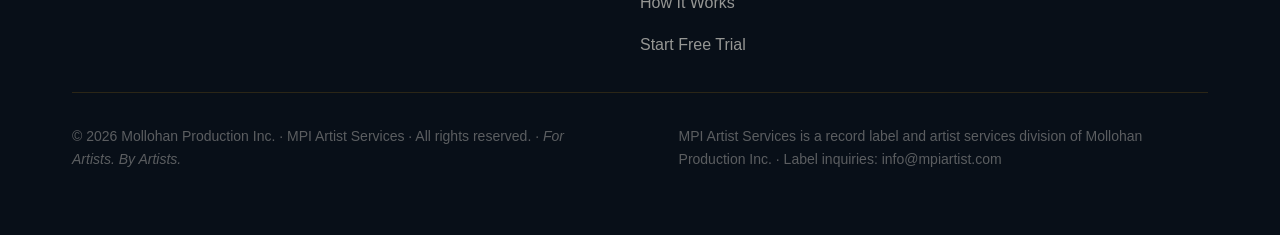
==== commit 7e9831eb: "brand: replace SVG logo with MPI Artist logo image across all pages" ====
--- a/index.html
+++ b/index.html
@@ -328,12 +328,7 @@
   <nav class="nav" id="nav" role="navigation" aria-label="Main navigation">
     <div class="nav-inner">
       <a href="/" class="nav-logo" aria-label="MPI Artist Services home">
-        <svg aria-hidden="true" width="32" height="32" viewBox="0 0 32 32" fill="none" xmlns="http://www.w3.org/2000/svg">
-          <rect width="32" height="32" rx="6" fill="#C69214"/>
-          <path d="M8 23V10l8 9 8-9v13" stroke="#0D1B2A" stroke-width="2.5" stroke-linecap="round" stroke-linejoin="round" fill="none"/>
-        </svg>
-        <span class="nav-logo-text">MPI<span> Artist</span></span>
-        <span style="font-size: 0.6rem; letter-spacing: 0.1em; color: rgba(198,146,20,0.5); font-weight: 500; text-transform: uppercase; margin-left: 6px; align-self: flex-end; padding-bottom: 2px;">by Mollohan Production Inc.</span>
+        <img src="https://mpi-artist-uploads.s3.us-east-1.amazonaws.com/brand/mpi-logo.jpeg" alt="MPI Artist" style="height:40px;width:40px;border-radius:8px;object-fit:cover;" />
       </a>
 
       <ul class="nav-links" role="list">
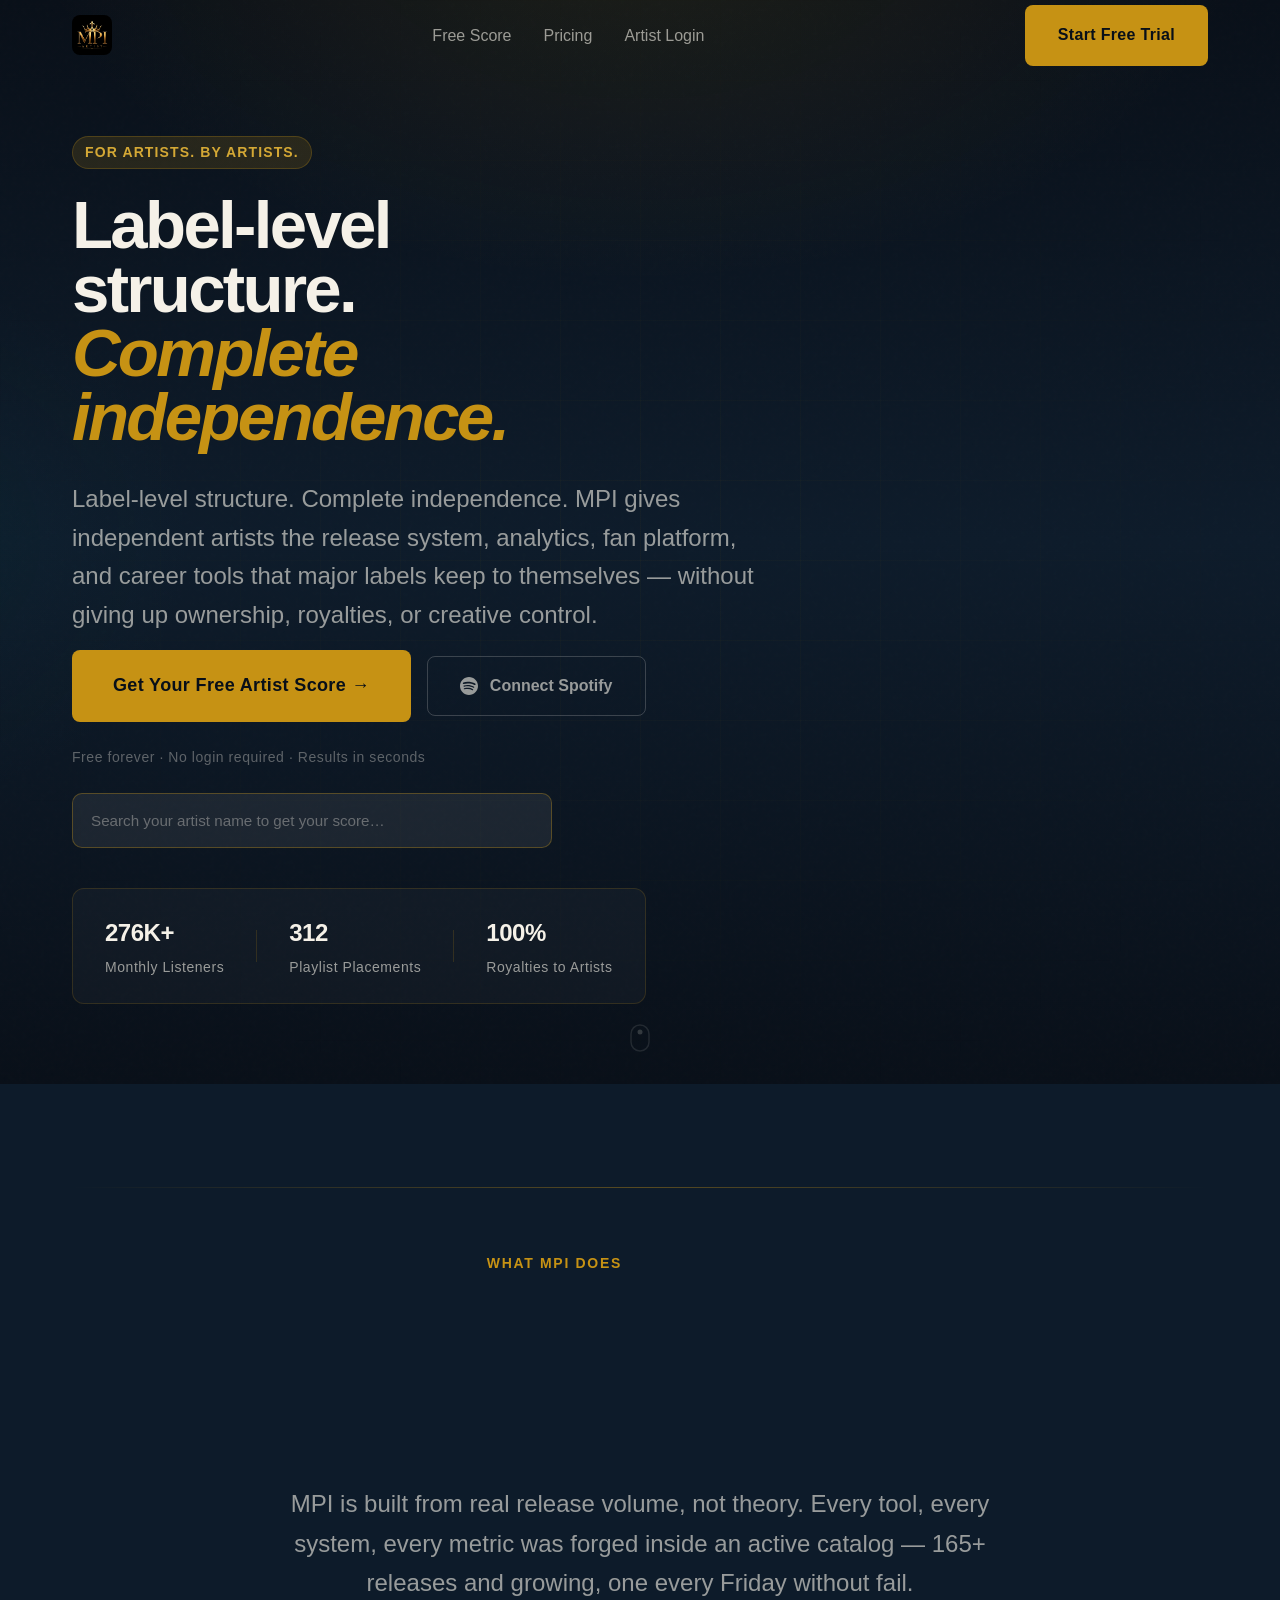
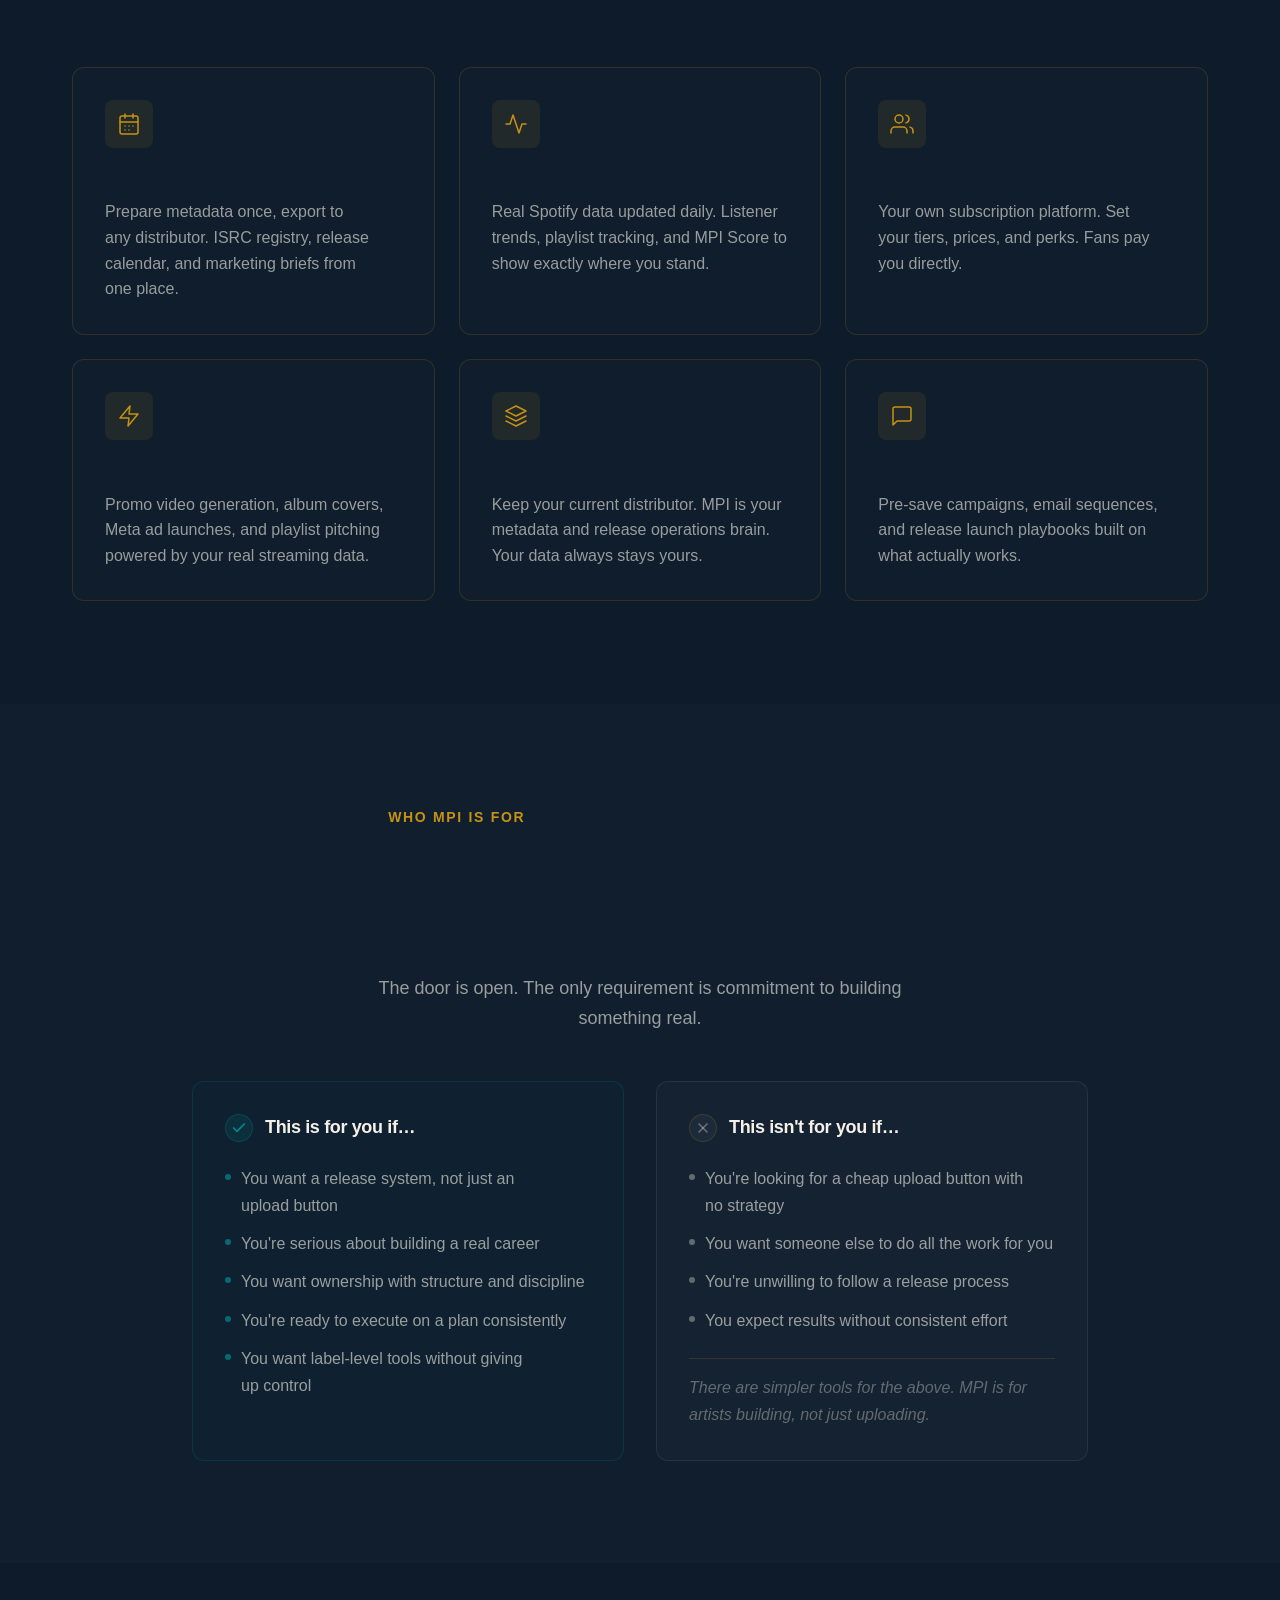
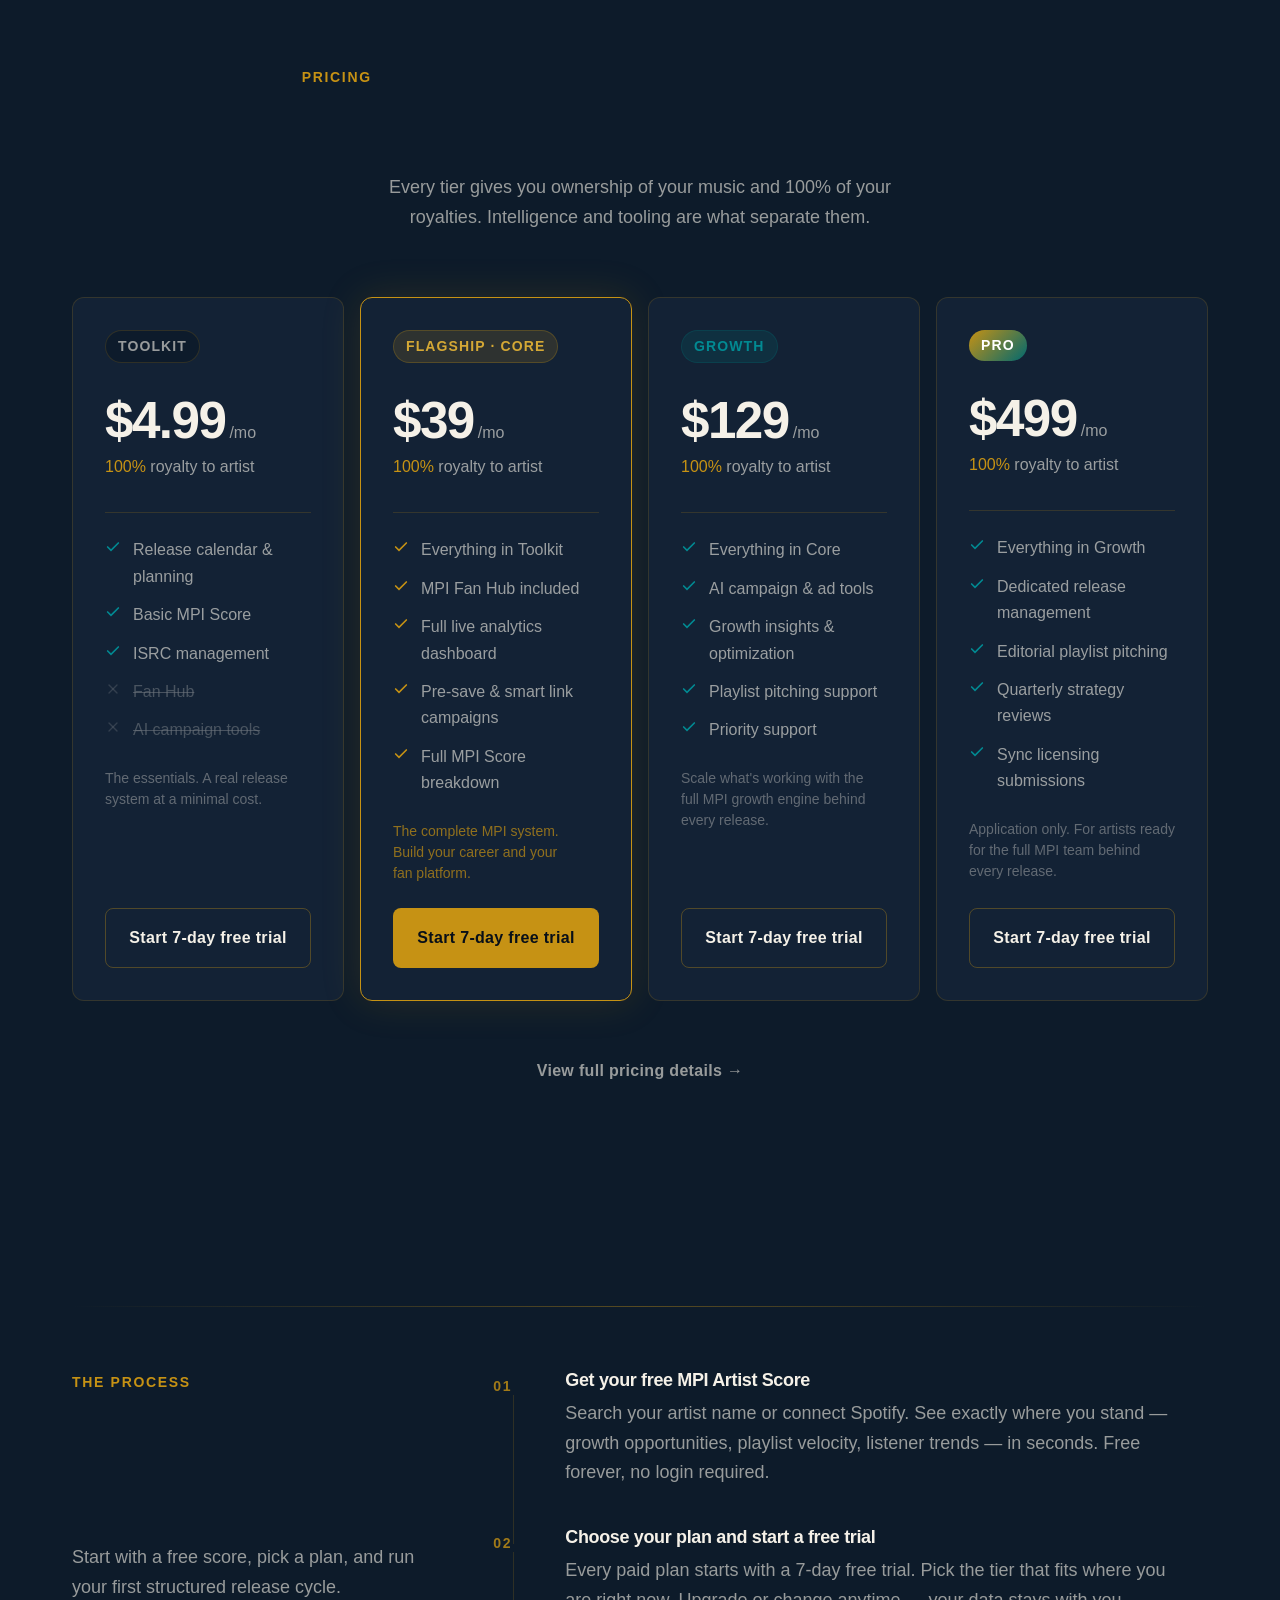
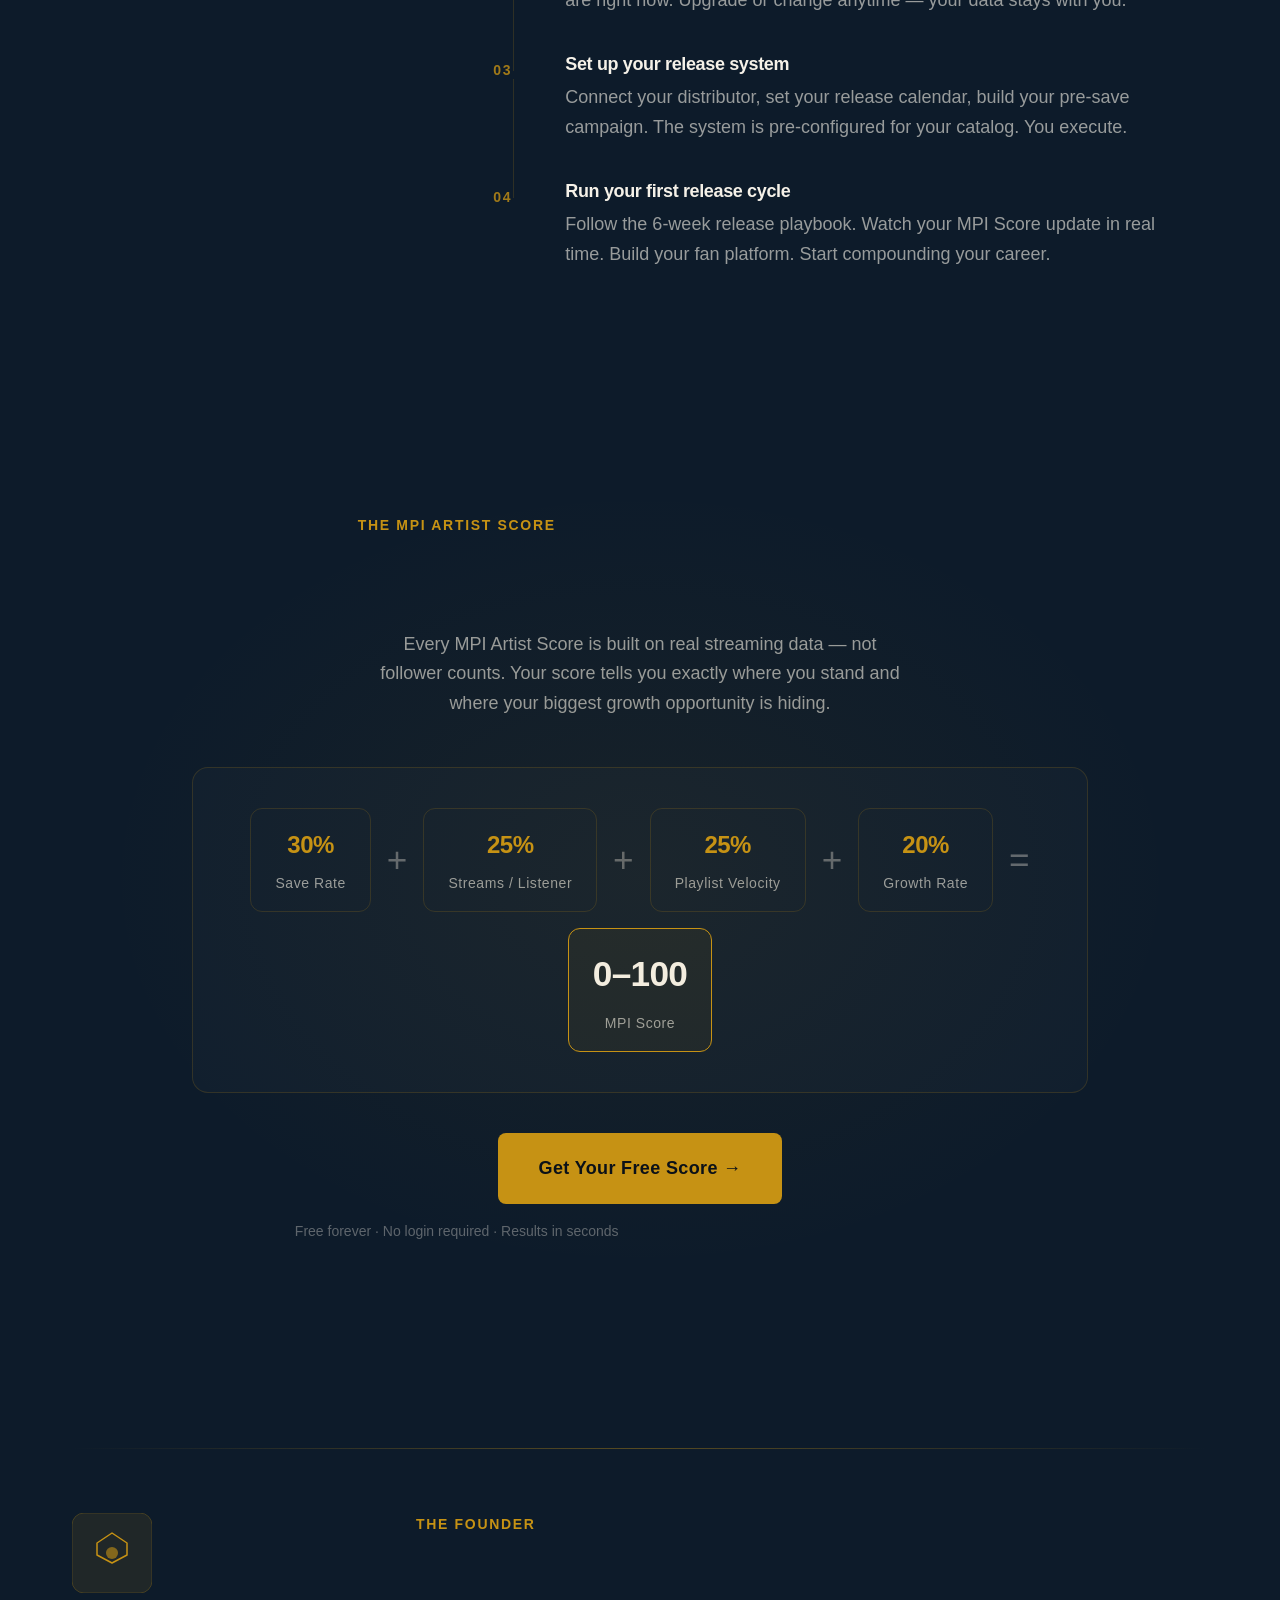
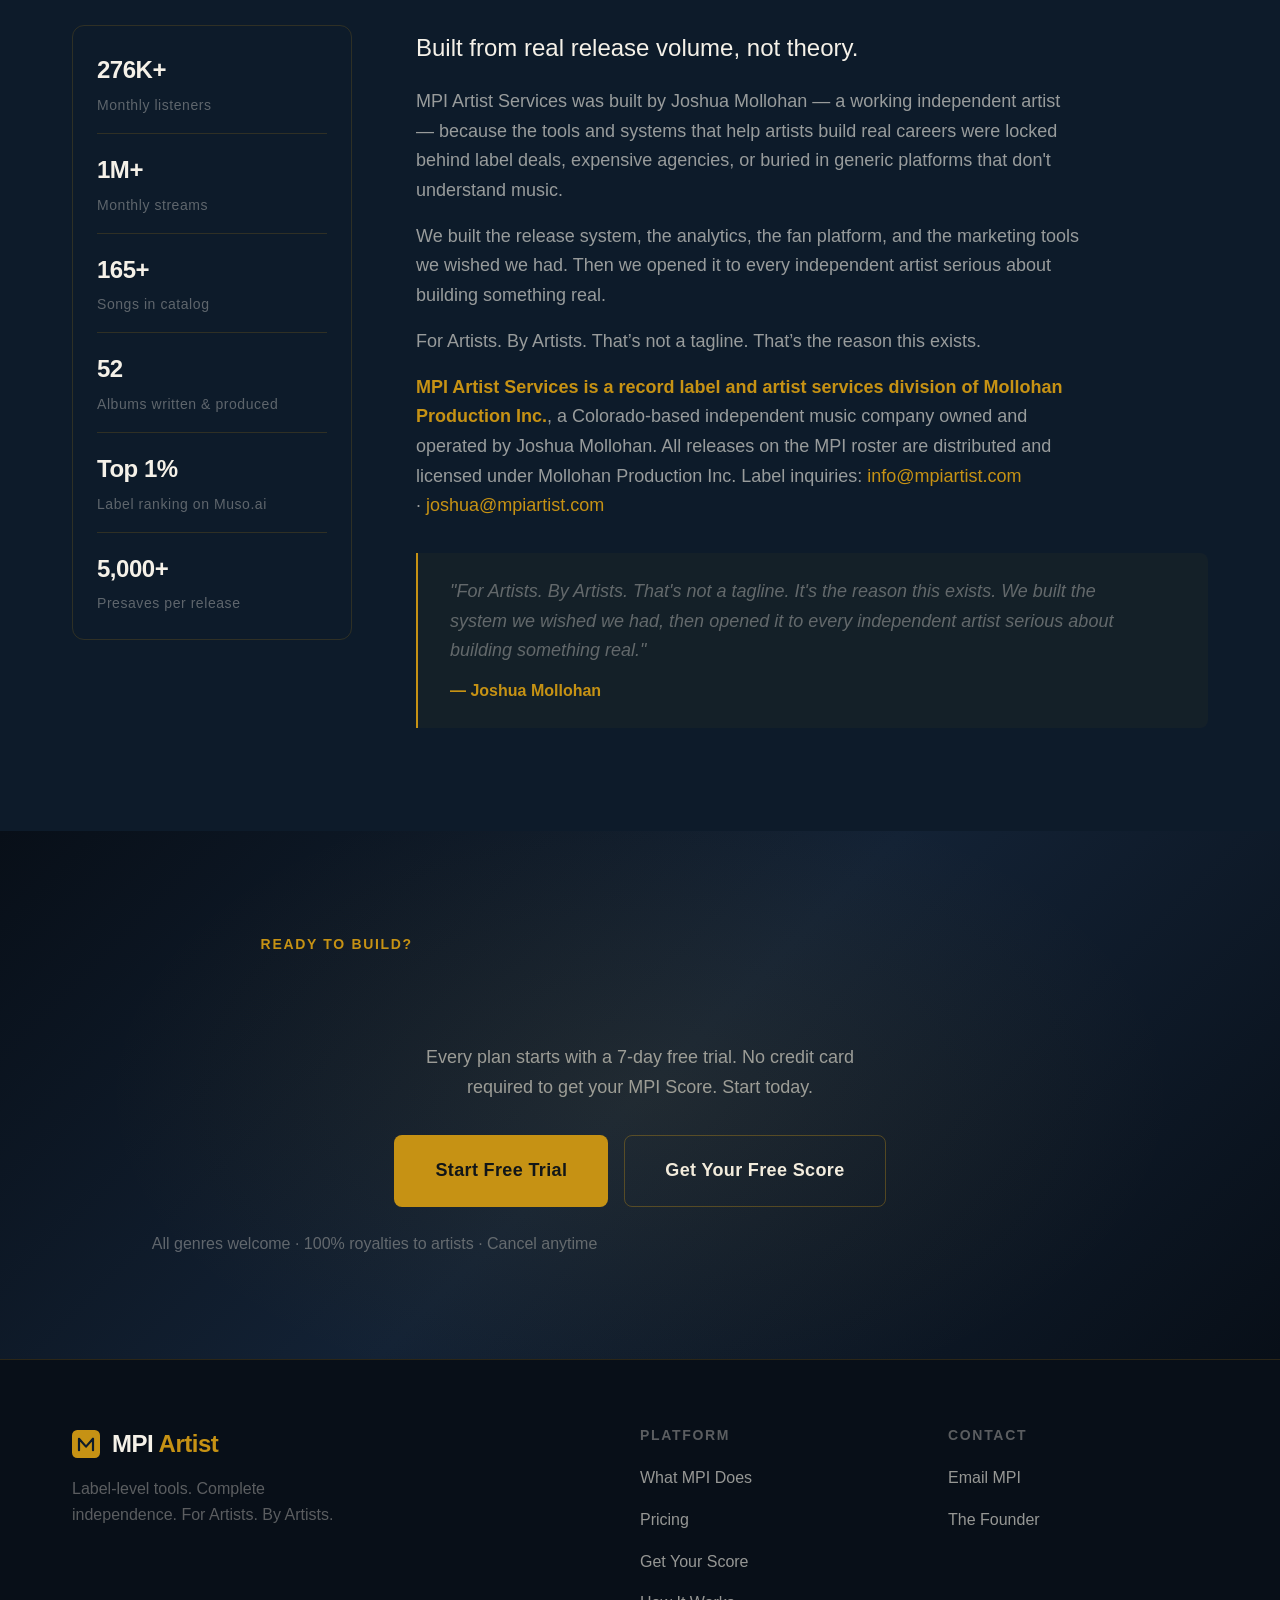
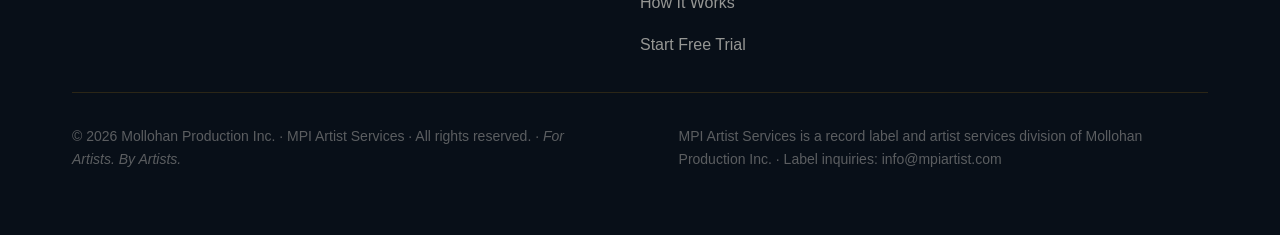
==== commit b1ba8982: "fix: use local logo path (S3 bucket not public); update listeners 262K -> 276K" ====
--- a/index.html
+++ b/index.html
@@ -328,7 +328,7 @@
   <nav class="nav" id="nav" role="navigation" aria-label="Main navigation">
     <div class="nav-inner">
       <a href="/" class="nav-logo" aria-label="MPI Artist Services home">
-        <img src="https://mpi-artist-uploads.s3.us-east-1.amazonaws.com/brand/mpi-logo.jpeg" alt="MPI Artist" style="height:40px;width:40px;border-radius:8px;object-fit:cover;" />
+        <img src="/images/mpi-logo.jpeg" alt="MPI Artist" style="height:40px;width:40px;border-radius:8px;object-fit:cover;" />
       </a>
 
       <ul class="nav-links" role="list">
@@ -428,7 +428,7 @@
         <!-- Hero stat bar -->
         <div class="hero-stats">
           <div class="stat-item">
-            <span class="stat-number">262K+</span>
+            <span class="stat-number"> 276K+</span>
             <span class="stat-label text-muted">Monthly Listeners</span>
           </div>
           <div class="stat-divider" aria-hidden="true"></div>
@@ -886,7 +886,7 @@
 
             <div class="founder-stat-list">
               <div class="founder-stat">
-                <span class="founder-stat-val">262K+</span>
+                <span class="founder-stat-val"> 276K+</span>
                 <span class="founder-stat-key text-faint">Monthly listeners</span>
               </div>
               <div class="founder-stat">
